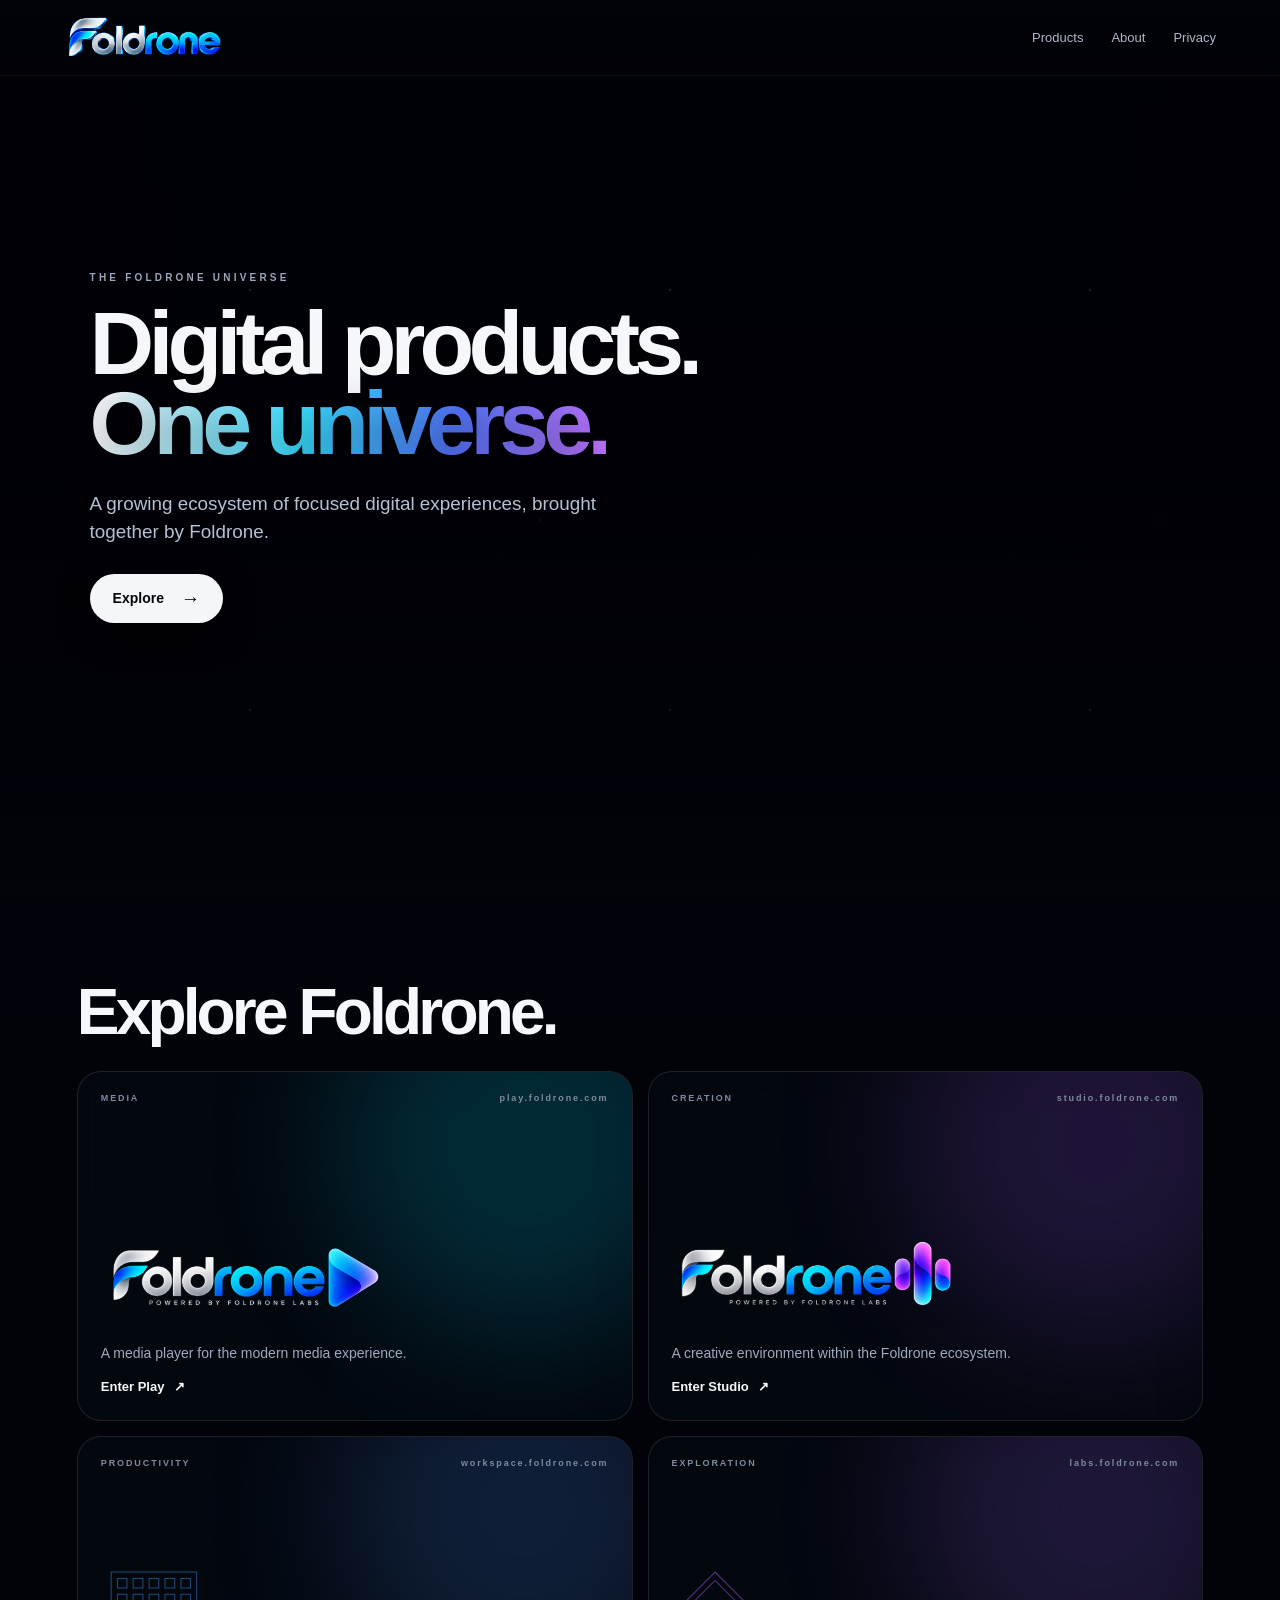
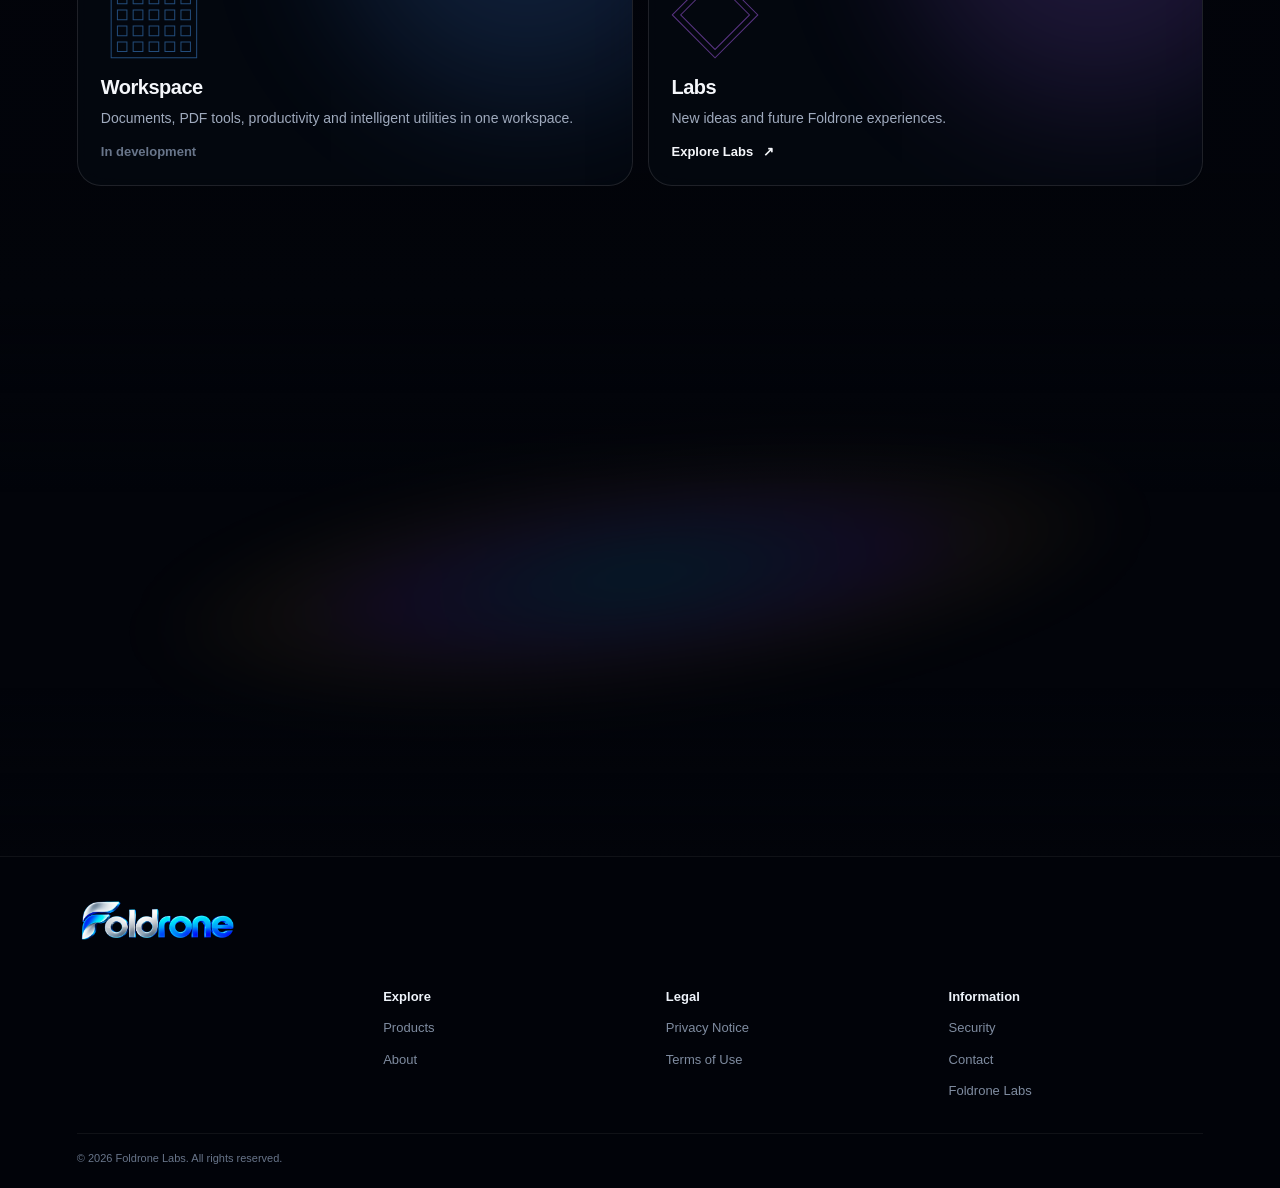
==== index.html @ 68426aae "Add files via upload" ====
<!doctype html>
<html lang="en">
<head>
<meta charset="utf-8">
<meta name="viewport" content="width=device-width,initial-scale=1,viewport-fit=cover">
<meta name="theme-color" content="#02040a">
<meta name="color-scheme" content="dark">
<meta name="description" content="Foldrone is a universe of digital products and experiences.">
<meta name="referrer" content="strict-origin-when-cross-origin">
<link rel="icon" href="/assets/foldrone-wordmark.webp">
<link rel="manifest" href="/manifest.webmanifest">
<link rel="stylesheet" href="/styles.css">
<title>Foldrone | The Foldrone Universe</title>
</head>
<body>
<div class="universe-bg" aria-hidden="true"></div>
<div class="ambient-glow ambient-a" aria-hidden="true"></div>
<div class="ambient-glow ambient-b" aria-hidden="true"></div>
<div class="ambient-stars" aria-hidden="true"></div>

<a class="skip" href="#main">Skip to content</a>

<header class="header">
  <a class="brand" href="/" aria-label="Foldrone home">
    <img src="/assets/foldrone-wordmark.webp" alt="Foldrone" draggable="false">
  </a>

  <nav class="desktop-nav" aria-label="Primary navigation">
    <a href="#products">Products</a>
    <a href="/about.html">About</a>
    <a href="/privacy.html">Privacy</a>
  </nav>

  <button class="menu-button" type="button" aria-label="Open menu" aria-controls="mobile-menu" aria-expanded="false">
    <span></span><span></span><span></span>
  </button>

  <nav class="mobile-menu" id="mobile-menu" aria-label="Mobile navigation">
    <a href="#products">Products</a>
    <a href="/about.html">About</a>
    <a href="/security.html">Security</a>
    <a href="/privacy.html">Privacy</a>
    <a href="/contact.html">Contact</a>
  </nav>
</header>

<main id="main">
  <section class="hero">
    <div class="hero-copy">
      <p class="kicker">THE FOLDRONE UNIVERSE</p>
      <h1>Digital products.<br><span>One universe.</span></h1>
      <p class="lead">A growing ecosystem of focused digital experiences, brought together by Foldrone.</p>
      <a class="hero-button" href="#products">Explore <span>→</span></a>
    </div>
  </section>

  <section class="products" id="products">
    <div class="section-head">
      <h2>Explore Foldrone.</h2>
    </div>

    <div class="product-grid">
      <a class="product-card play" href="https://play.foldrone.com">
        <div class="card-meta"><span>MEDIA</span><span>play.foldrone.com</span></div>
        <img src="/assets/foldrone-play-wordmark.webp" alt="Foldrone Play" class="product-logo" draggable="false">
        <p>A media player for the modern media experience.</p>
        <span class="card-action">Enter Play <b>↗</b></span>
      </a>

      <a class="product-card studio" href="https://studio.foldrone.com">
        <div class="card-meta"><span>CREATION</span><span>studio.foldrone.com</span></div>
        <img src="/assets/foldrone-studio-wordmark.webp" alt="Foldrone Studio" class="product-logo" draggable="false">
        <p>A creative environment within the Foldrone ecosystem.</p>
        <span class="card-action">Enter Studio <b>↗</b></span>
      </a>

      <article class="product-card workspace">
        <div class="card-meta"><span>PRODUCTIVITY</span><span>workspace.foldrone.com</span></div>
        <div class="symbol">▦</div>
        <h3>Workspace</h3>
        <p>Documents, PDF tools, productivity and intelligent utilities in one workspace.</p>
        <span class="card-action muted">In development</span>
      </article>

      <article class="product-card labs">
        <div class="card-meta"><span>EXPLORATION</span><span>labs.foldrone.com</span></div>
        <div class="symbol diamond">◇</div>
        <h3>Labs</h3>
        <p>New ideas and future Foldrone experiences.</p>
        <a class="card-action" href="https://labs.foldrone.com">Explore Labs <b>↗</b></a>
      </article>
    </div>
  </section>

  <section class="cosmic-transition" aria-hidden="true">
    <div class="transition-light"></div>
  </section>
</main>

<footer class="footer">
  <a class="footer-brand" href="/" aria-label="Foldrone home">
    <img src="/assets/foldrone-wordmark.webp" alt="Foldrone" draggable="false">
  </a>

  <div class="footer-columns">
    <div>
      <strong>Explore</strong>
      <a href="#products">Products</a>
      <a href="/about.html">About</a>
    </div>
    <div>
      <strong>Legal</strong>
      <a href="/privacy.html">Privacy Notice</a>
      <a href="/terms.html">Terms of Use</a>
    </div>
    <div>
      <strong>Information</strong>
      <a href="/security.html">Security</a>
      <a href="/contact.html">Contact</a>
      <a href="https://www.facebook.com/foldronelabs/" rel="noopener noreferrer">Foldrone Labs</a>
    </div>
  </div>

  <div class="footer-bottom">
    <span>© 2026 Foldrone Labs. All rights reserved.</span>
  </div>
</footer>

<script src="/script.js" defer></script>
</body>
</html>
---- styles.css ----
*{box-sizing:border-box}
html{scroll-behavior:smooth}
body{margin:0;min-width:280px;background:#02040a;color:#f5f7fb;font-family:-apple-system,BlinkMacSystemFont,"Segoe UI",Inter,Roboto,Arial,sans-serif;line-height:1.5;overflow-x:hidden}
a{color:inherit;text-decoration:none}
img{display:block;max-width:100%;-webkit-user-drag:none;user-select:none;-webkit-touch-callout:none}
button{font:inherit}
.skip{position:fixed;left:12px;top:10px;z-index:100;padding:8px 12px;border-radius:8px;background:#fff;color:#000;transform:translateY(-160%)}.skip:focus{transform:none}

.universe-bg{position:fixed;inset:0;z-index:-20;background:#02040a url("/assets/foldrone-universe-bg.webp") center top/cover no-repeat;filter:saturate(1.03) contrast(1.02);transform:scale(1.01)}
.universe-bg:after{content:"";position:absolute;inset:0;background:linear-gradient(180deg,rgba(1,3,8,.15),rgba(1,3,8,.04) 30%,rgba(1,3,8,.56) 70%,#02040a 100%),linear-gradient(90deg,rgba(1,3,8,.24),transparent 30%,transparent 72%,rgba(1,3,8,.24))}
.ambient-glow{position:fixed;z-index:-18;border-radius:50%;pointer-events:none;filter:blur(90px);mix-blend-mode:screen;opacity:0}
.ambient-a{width:42vw;height:26vw;left:-13vw;top:22vh;background:rgba(0,210,255,.16);animation:ambientA 18s ease-in-out infinite}
.ambient-b{width:40vw;height:30vw;right:-12vw;top:57vh;background:rgba(151,69,255,.13);animation:ambientB 22s ease-in-out infinite -6s}
.ambient-stars{position:fixed;inset:0;z-index:-17;pointer-events:none;opacity:.14;background-image:radial-gradient(circle,rgba(255,255,255,.8) 0 1px,transparent 1.5px),radial-gradient(circle,rgba(86,211,255,.55) 0 1px,transparent 1.5px);background-size:420px 420px,620px 620px;background-position:40px 80px,230px 210px;animation:stars 48s linear infinite}

.header{position:fixed;z-index:50;top:0;left:0;right:0;height:76px;padding:0 clamp(20px,5vw,76px);display:flex;align-items:center;justify-content:space-between;background:linear-gradient(180deg,rgba(2,4,10,.72),rgba(2,4,10,.2));backdrop-filter:blur(15px);-webkit-backdrop-filter:blur(15px);border-bottom:1px solid rgba(255,255,255,.06)}
.brand img{width:clamp(125px,13vw,160px)}
.desktop-nav{display:flex;gap:28px;color:#aeb8c8;font-size:13px}.desktop-nav a:hover{color:#fff}
.menu-button{display:none;width:42px;height:42px;padding:6px;border:0;background:transparent;cursor:pointer}.menu-button span{display:block;height:1.5px;background:#edf2f9;margin:6px 0}
.mobile-menu{display:none}

.hero{min-height:clamp(640px,100svh,1000px);position:relative;display:flex;align-items:center;padding:100px clamp(24px,7vw,110px) 80px;overflow:hidden}
.hero:after{content:"";position:absolute;inset:0;background:linear-gradient(180deg,rgba(2,4,10,.06),transparent 55%,rgba(2,4,10,.78) 100%);pointer-events:none}
.hero-copy{position:relative;z-index:3;width:min(650px,68vw);margin-top:-3vh}
.kicker{margin:0 0 18px;color:#9aa6ba;font-size:10px;letter-spacing:.32em;font-weight:800}
.hero h1{margin:0;font-size:clamp(3.2rem,7vw,7rem);line-height:.9;letter-spacing:-.065em;font-weight:760;text-shadow:0 12px 45px rgba(0,0,0,.4)}
.hero h1 span{background:linear-gradient(100deg,#f7f9fd 4%,#38ddff 42%,#5578ff 70%,#bf73ff 98%);-webkit-background-clip:text;background-clip:text;color:transparent}
.lead{max-width:560px;margin:26px 0 0;color:#b5c0d1;font-size:clamp(1rem,1.5vw,1.18rem)}
.hero-button{display:inline-flex;align-items:center;gap:17px;margin-top:28px;padding:14px 23px;border-radius:999px;background:#f4f6fa;color:#05070b;font-size:14px;font-weight:800;box-shadow:0 12px 38px rgba(0,0,0,.28)}
.hero-button span{font-size:19px;line-height:0}

.products{position:relative;padding:82px clamp(18px,6vw,100px) 110px}
.products:before{content:"";position:absolute;inset:-5% 0 0;background:linear-gradient(180deg,rgba(2,4,10,.78),rgba(2,4,10,.9) 88%,#02040a);z-index:-1}
.section-head{margin-bottom:28px}.section-head h2{margin:0;font-size:clamp(2.4rem,5vw,5rem);line-height:.95;letter-spacing:-.06em}
.product-grid{max-width:1180px;margin:auto;display:grid;grid-template-columns:repeat(2,minmax(0,1fr));gap:15px}
.product-card{position:relative;min-height:350px;padding:23px;border:1px solid rgba(255,255,255,.11);border-radius:24px;overflow:hidden;background:rgba(6,10,18,.64);backdrop-filter:blur(14px);-webkit-backdrop-filter:blur(14px);display:flex;flex-direction:column;justify-content:flex-end;isolation:isolate;transition:transform .35s ease,border-color .35s ease}
.product-card:hover{transform:translateY(-3px);border-color:rgba(97,192,255,.28)}
.product-card:before{content:"";position:absolute;right:-16%;top:-35%;width:70%;aspect-ratio:1;border-radius:50%;filter:blur(70px);opacity:.17;z-index:-1}.play:before{background:#00d7ff}.studio:before{background:#a957ff}.workspace:before{background:#4d8fff}.labs:before{background:#a364ff}
.card-meta{position:absolute;top:20px;left:23px;right:23px;display:flex;justify-content:space-between;gap:16px;color:#7f8b9e;font-size:9px;letter-spacing:.21em;font-weight:800;white-space:nowrap}
.product-logo{width:min(92%,430px);max-height:96px;object-fit:contain;object-position:left center;margin:0 0 20px}
.product-card p{margin:0 0 13px;color:#9faabd;font-size:14px;max-width:520px}.card-action{font-size:13px;font-weight:800}.card-action b{margin-left:6px}.muted{color:#68758a}
.symbol{font-size:7rem;line-height:.8;margin:0 0 22px;color:transparent;-webkit-text-stroke:1px rgba(76,161,255,.45)}.diamond{-webkit-text-stroke-color:rgba(182,103,255,.48)}
.product-card h3{margin:0 0 6px;font-size:1.25rem;letter-spacing:-.025em}

.cosmic-transition{position:relative;height:min(48vw,560px);min-height:300px;overflow:hidden}
.transition-light{position:absolute;left:50%;top:50%;width:min(1000px,115vw);height:42%;transform:translate(-50%,-50%) rotate(-7deg);border-radius:50%;background:radial-gradient(ellipse at center,rgba(0,211,255,.12),rgba(152,71,255,.1) 35%,rgba(255,185,60,.05) 52%,transparent 72%);filter:blur(28px);animation:transitionPulse 13s ease-in-out infinite}
.cosmic-transition:after{content:"";position:absolute;inset:0;background:linear-gradient(180deg,#02040a 0%,transparent 35%,transparent 70%,#02040a 100%)}

.footer{position:relative;padding:36px clamp(20px,6vw,100px) 22px;background:rgba(2,4,10,.92);border-top:1px solid rgba(255,255,255,.06)}
.footer-brand img{width:clamp(125px,13vw,160px)}
.footer-columns{max-width:820px;margin:38px 0 32px auto;display:grid;grid-template-columns:repeat(3,1fr);gap:28px}
.footer-columns div{display:flex;flex-direction:column;gap:12px}.footer-columns strong{font-size:13px;color:#eef3fa}.footer-columns a{font-size:13px;color:#7f8ca0}.footer-columns a:hover{color:#fff}
.footer-bottom{border-top:1px solid rgba(255,255,255,.06);padding-top:16px;color:#68758a;font-size:11px}

@keyframes ambientA{0%,100%{opacity:0;transform:translate(-3vw,1vh) scale(.85)}35%{opacity:.45}60%{opacity:.15;transform:translate(8vw,-3vh) scale(1.08)}}
@keyframes ambientB{0%,100%{opacity:0;transform:translate(3vw,2vh) scale(.85)}38%{opacity:.28}68%{opacity:.58;transform:translate(-7vw,-4vh) scale(1.1)}}
@keyframes stars{0%{transform:translate3d(0,0,0)}50%{transform:translate3d(10px,-8px,0)}100%{transform:translate3d(0,0,0)}}
@keyframes transitionPulse{0%,100%{opacity:.25;transform:translate(-50%,-50%) rotate(-7deg) scale(.86)}50%{opacity:.8;transform:translate(-50%,-50%) rotate(-7deg) scale(1.08)}}

@media (orientation:landscape) and (max-height:700px){
  .header{height:60px}.hero{min-height:100svh;padding:78px 5vw 45px}.hero-copy{width:min(58vw,650px)}.hero h1{font-size:clamp(2.7rem,7vw,5.3rem)}.lead{font-size:.96rem;margin-top:18px}.hero-button{margin-top:18px;padding:11px 19px}.products{padding-top:62px}.product-card{min-height:285px}.cosmic-transition{min-height:240px}
}
@media (max-width:900px){
  .desktop-nav{display:none}.menu-button{display:block}
  .mobile-menu.open{display:flex;position:absolute;right:18px;top:calc(100% + 8px);flex-direction:column;min-width:185px;padding:8px;border:1px solid rgba(255,255,255,.1);border-radius:16px;background:rgba(5,8,15,.95);backdrop-filter:blur(18px);-webkit-backdrop-filter:blur(18px);box-shadow:0 22px 60px rgba(0,0,0,.4)}
  .mobile-menu a{padding:11px 12px;color:#aeb8c8}.mobile-menu a:hover{color:#fff}
  .hero{min-height:760px;padding:100px 24px 70px;align-items:flex-end}
  .hero-copy{width:min(680px,92vw);margin:0}.hero:after{background:linear-gradient(180deg,rgba(2,4,10,.02),transparent 40%,rgba(2,4,10,.74) 78%,#02040a 100%)}
  .product-grid{grid-template-columns:repeat(2,minmax(0,1fr))}
}
@media (max-width:620px){
  .header{height:62px;padding:0 17px}.brand img{width:121px}
  .universe-bg{background-position:center top}
  .hero{min-height:760px;padding:78px 18px 54px}
  .hero-copy{width:100%}.kicker{font-size:8px;letter-spacing:.27em;margin-bottom:13px}.hero h1{font-size:clamp(3rem,14vw,4.65rem);line-height:.9}.lead{font-size:.98rem;margin-top:18px;max-width:360px}.hero-button{margin-top:21px}
  .products{padding:58px 15px 72px}.section-head{margin-bottom:22px}.section-head h2{font-size:2.75rem}
  .product-grid{display:flex;overflow-x:auto;gap:12px;scroll-snap-type:x mandatory;padding:0 1px 9px;scrollbar-width:none;-webkit-overflow-scrolling:touch}.product-grid::-webkit-scrollbar{display:none}
  .product-card{flex:0 0 min(88vw,365px);min-height:310px;scroll-snap-align:start;border-radius:20px;padding:20px}.card-meta{left:20px;right:20px;top:18px;font-size:8px}.product-logo{max-height:82px;width:94%;margin-bottom:16px}.product-card p{font-size:13px}.symbol{font-size:6rem}
  .cosmic-transition{height:270px;min-height:270px}.transition-light{width:120vw;height:55%}
  .footer{padding:30px 18px 20px}.footer-columns{grid-template-columns:1fr 1fr;margin:30px 0 28px;gap:26px 20px}.footer-columns div:last-child{grid-column:1/-1}.footer-bottom{font-size:10px}
}
@media (prefers-reduced-motion:reduce){
  html{scroll-behavior:auto}.ambient-glow,.ambient-stars,.transition-light{animation:none!important}
}
.legal{max-width:900px;margin:auto;padding:150px 24px 100px}.legal h1{font-size:clamp(3rem,7vw,6rem);line-height:.92;letter-spacing:-.06em}.legal p{color:#a7b1c1}.legal a{color:#50ddff}
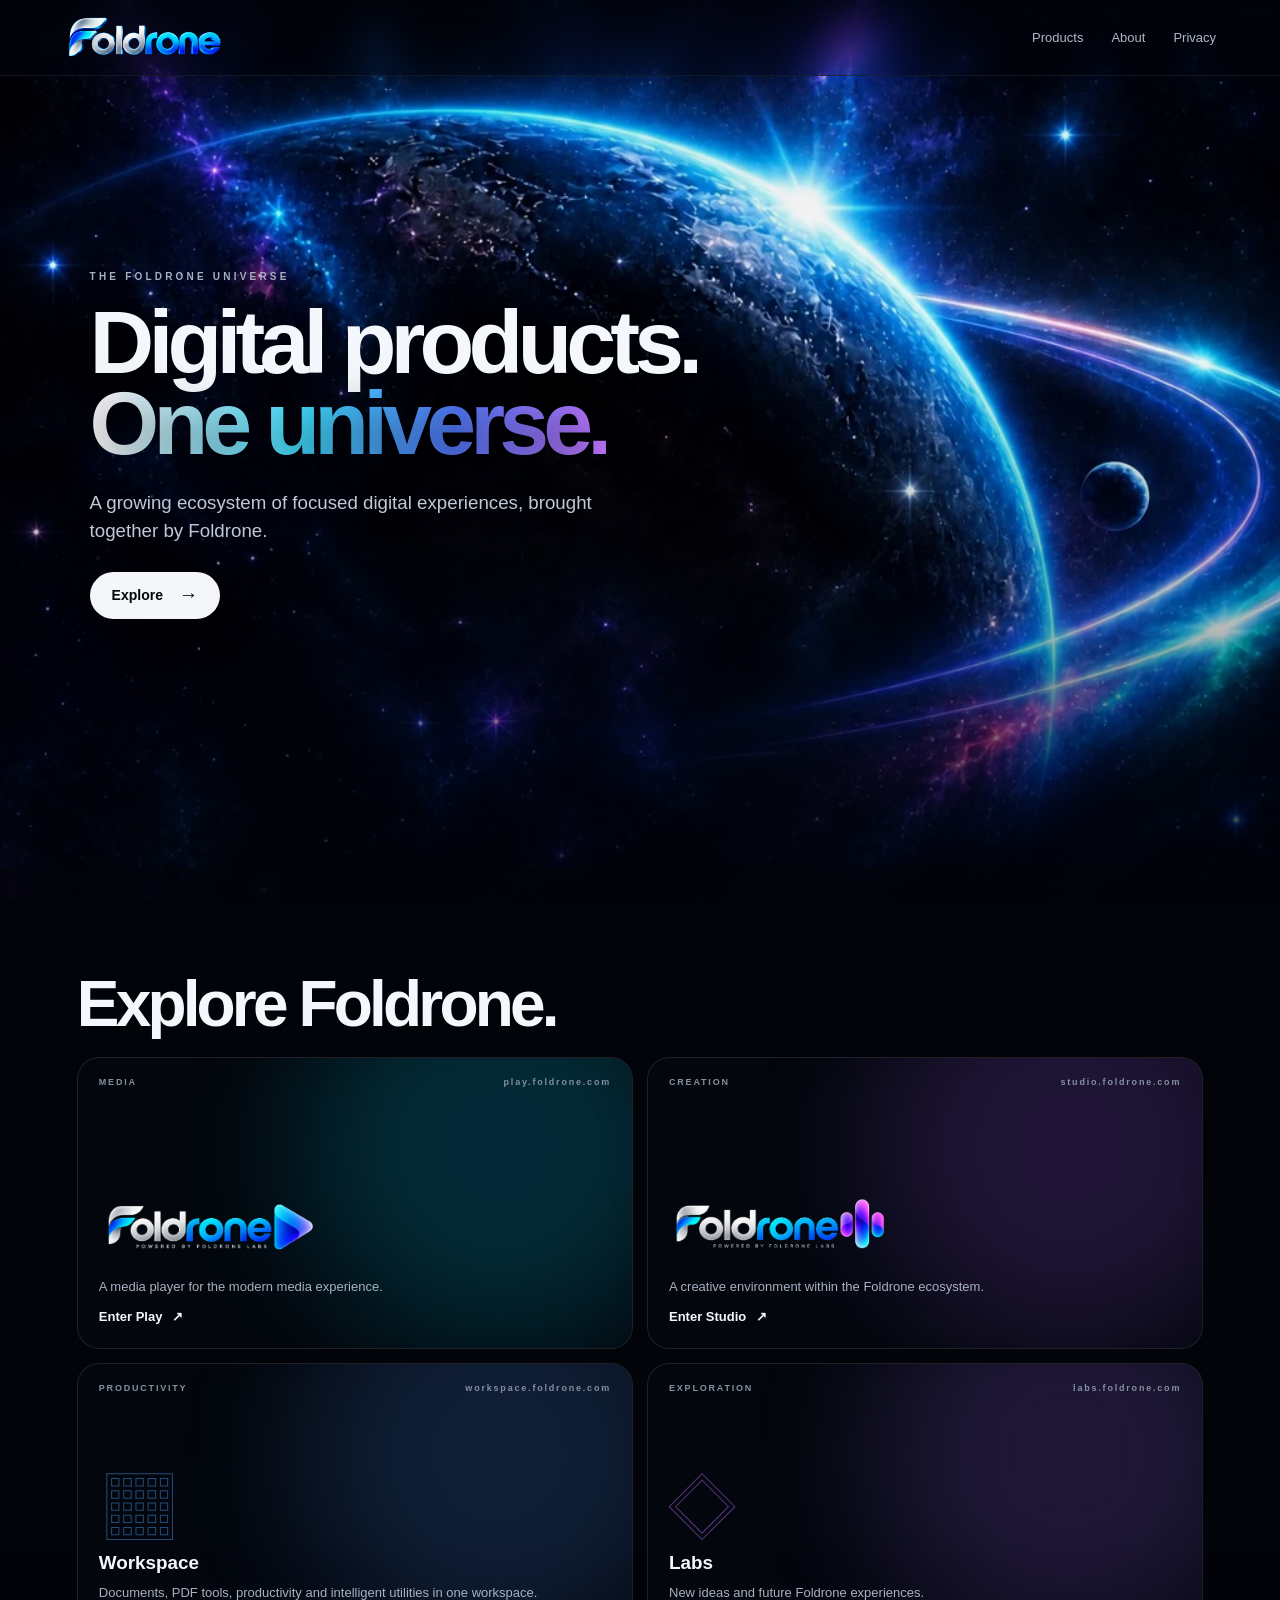
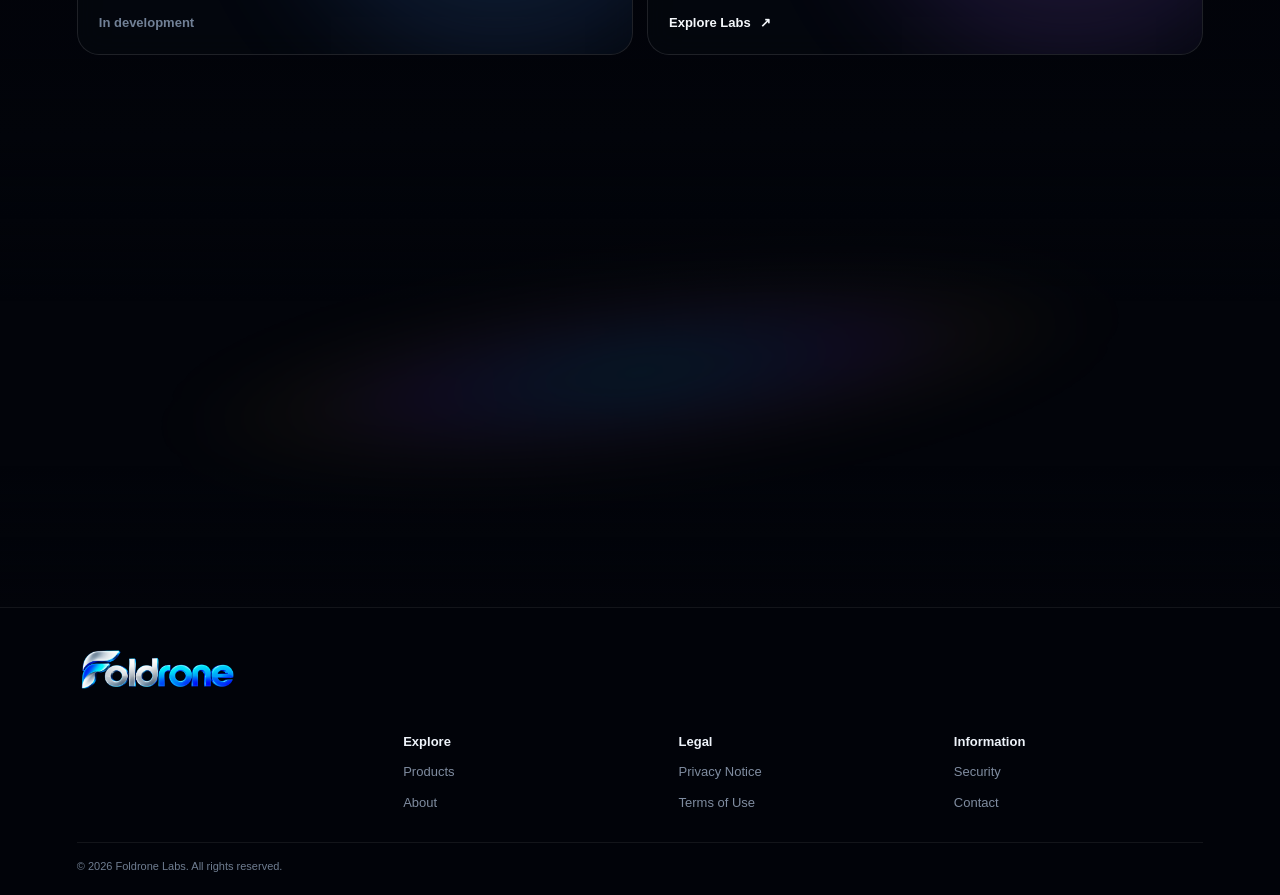
==== commit ca73face: "Add files via upload" ====
--- a/index.html
+++ b/index.html
@@ -1,131 +1 @@
-<!doctype html>
-<html lang="en">
-<head>
-<meta charset="utf-8">
-<meta name="viewport" content="width=device-width,initial-scale=1,viewport-fit=cover">
-<meta name="theme-color" content="#02040a">
-<meta name="color-scheme" content="dark">
-<meta name="description" content="Foldrone is a universe of digital products and experiences.">
-<meta name="referrer" content="strict-origin-when-cross-origin">
-<link rel="icon" href="/assets/foldrone-wordmark.webp">
-<link rel="manifest" href="/manifest.webmanifest">
-<link rel="stylesheet" href="/styles.css">
-<title>Foldrone | The Foldrone Universe</title>
-</head>
-<body>
-<div class="universe-bg" aria-hidden="true"></div>
-<div class="ambient-glow ambient-a" aria-hidden="true"></div>
-<div class="ambient-glow ambient-b" aria-hidden="true"></div>
-<div class="ambient-stars" aria-hidden="true"></div>
-
-<a class="skip" href="#main">Skip to content</a>
-
-<header class="header">
-  <a class="brand" href="/" aria-label="Foldrone home">
-    <img src="/assets/foldrone-wordmark.webp" alt="Foldrone" draggable="false">
-  </a>
-
-  <nav class="desktop-nav" aria-label="Primary navigation">
-    <a href="#products">Products</a>
-    <a href="/about.html">About</a>
-    <a href="/privacy.html">Privacy</a>
-  </nav>
-
-  <button class="menu-button" type="button" aria-label="Open menu" aria-controls="mobile-menu" aria-expanded="false">
-    <span></span><span></span><span></span>
-  </button>
-
-  <nav class="mobile-menu" id="mobile-menu" aria-label="Mobile navigation">
-    <a href="#products">Products</a>
-    <a href="/about.html">About</a>
-    <a href="/security.html">Security</a>
-    <a href="/privacy.html">Privacy</a>
-    <a href="/contact.html">Contact</a>
-  </nav>
-</header>
-
-<main id="main">
-  <section class="hero">
-    <div class="hero-copy">
-      <p class="kicker">THE FOLDRONE UNIVERSE</p>
-      <h1>Digital products.<br><span>One universe.</span></h1>
-      <p class="lead">A growing ecosystem of focused digital experiences, brought together by Foldrone.</p>
-      <a class="hero-button" href="#products">Explore <span>→</span></a>
-    </div>
-  </section>
-
-  <section class="products" id="products">
-    <div class="section-head">
-      <h2>Explore Foldrone.</h2>
-    </div>
-
-    <div class="product-grid">
-      <a class="product-card play" href="https://play.foldrone.com">
-        <div class="card-meta"><span>MEDIA</span><span>play.foldrone.com</span></div>
-        <img src="/assets/foldrone-play-wordmark.webp" alt="Foldrone Play" class="product-logo" draggable="false">
-        <p>A media player for the modern media experience.</p>
-        <span class="card-action">Enter Play <b>↗</b></span>
-      </a>
-
-      <a class="product-card studio" href="https://studio.foldrone.com">
-        <div class="card-meta"><span>CREATION</span><span>studio.foldrone.com</span></div>
-        <img src="/assets/foldrone-studio-wordmark.webp" alt="Foldrone Studio" class="product-logo" draggable="false">
-        <p>A creative environment within the Foldrone ecosystem.</p>
-        <span class="card-action">Enter Studio <b>↗</b></span>
-      </a>
-
-      <article class="product-card workspace">
-        <div class="card-meta"><span>PRODUCTIVITY</span><span>workspace.foldrone.com</span></div>
-        <div class="symbol">▦</div>
-        <h3>Workspace</h3>
-        <p>Documents, PDF tools, productivity and intelligent utilities in one workspace.</p>
-        <span class="card-action muted">In development</span>
-      </article>
-
-      <article class="product-card labs">
-        <div class="card-meta"><span>EXPLORATION</span><span>labs.foldrone.com</span></div>
-        <div class="symbol diamond">◇</div>
-        <h3>Labs</h3>
-        <p>New ideas and future Foldrone experiences.</p>
-        <a class="card-action" href="https://labs.foldrone.com">Explore Labs <b>↗</b></a>
-      </article>
-    </div>
-  </section>
-
-  <section class="cosmic-transition" aria-hidden="true">
-    <div class="transition-light"></div>
-  </section>
-</main>
-
-<footer class="footer">
-  <a class="footer-brand" href="/" aria-label="Foldrone home">
-    <img src="/assets/foldrone-wordmark.webp" alt="Foldrone" draggable="false">
-  </a>
-
-  <div class="footer-columns">
-    <div>
-      <strong>Explore</strong>
-      <a href="#products">Products</a>
-      <a href="/about.html">About</a>
-    </div>
-    <div>
-      <strong>Legal</strong>
-      <a href="/privacy.html">Privacy Notice</a>
-      <a href="/terms.html">Terms of Use</a>
-    </div>
-    <div>
-      <strong>Information</strong>
-      <a href="/security.html">Security</a>
-      <a href="/contact.html">Contact</a>
-      <a href="https://www.facebook.com/foldronelabs/" rel="noopener noreferrer">Foldrone Labs</a>
-    </div>
-  </div>
-
-  <div class="footer-bottom">
-    <span>© 2026 Foldrone Labs. All rights reserved.</span>
-  </div>
-</footer>
-
-<script src="/script.js" defer></script>
-</body>
-</html>+<!doctype html><html lang="en"><head><meta charset="utf-8"><meta name="viewport" content="width=device-width,initial-scale=1,viewport-fit=cover"><meta name="theme-color" content="#02040a"><meta name="color-scheme" content="dark"><meta name="description" content="Foldrone. Digital products. One universe."><link rel="icon" href="/assets/foldrone-wordmark.webp"><link rel="manifest" href="/manifest.webmanifest"><link rel="stylesheet" href="/styles.css"><title>Foldrone | The Foldrone Universe</title></head><body><div class="universe-bg" aria-hidden="true"></div><div class="ambient-glow ambient-a" aria-hidden="true"></div><div class="ambient-glow ambient-b" aria-hidden="true"></div><div class="ambient-stars" aria-hidden="true"></div><a class="skip" href="#main">Skip to content</a><header class="header"><a class="brand" href="/" aria-label="Foldrone home"><img src="/assets/foldrone-wordmark.webp" alt="Foldrone" draggable="false"></a><nav class="desktop-nav" aria-label="Primary navigation"><a href="#products">Products</a><a href="/about.html">About</a><a href="/privacy.html">Privacy</a></nav><button class="menu-button" type="button" aria-label="Open menu" aria-controls="mobile-menu" aria-expanded="false"><span></span><span></span><span></span></button><nav class="mobile-menu" id="mobile-menu" aria-label="Mobile navigation"><details class="product-dropdown"><summary>Products</summary><div class="submenu"><a href="https://play.foldrone.com">Foldrone Play</a><a href="https://studio.foldrone.com">Foldrone Studio</a><a href="https://workspace.foldrone.com">Foldrone Workspace</a><a href="https://labs.foldrone.com">Foldrone Labs</a></div></details><a href="/about.html">About</a><a href="/security.html">Security</a><a href="/privacy.html">Privacy</a><a href="/contact.html">Contact</a></nav></header><main id="main"><section class="hero"><div class="hero-copy"><p class="kicker">THE FOLDRONE UNIVERSE</p><h1>Digital products.<br><span>One universe.</span></h1><p class="lead">A growing ecosystem of focused digital experiences, brought together by Foldrone.</p><a class="hero-button" href="#products">Explore <span>→</span></a></div></section><section class="products" id="products"><div class="section-head"><h2>Explore Foldrone.</h2></div><div class="product-grid"><a class="product-card play" href="https://play.foldrone.com"><div class="card-meta"><span>MEDIA</span><span>play.foldrone.com</span></div><img src="/assets/foldrone-play-wordmark.webp" alt="Foldrone Play" class="product-logo" draggable="false"><p>A media player for the modern media experience.</p><span class="card-action">Enter Play <b>↗</b></span></a><a class="product-card studio" href="https://studio.foldrone.com"><div class="card-meta"><span>CREATION</span><span>studio.foldrone.com</span></div><img src="/assets/foldrone-studio-wordmark.webp" alt="Foldrone Studio" class="product-logo" draggable="false"><p>A creative environment within the Foldrone ecosystem.</p><span class="card-action">Enter Studio <b>↗</b></span></a><article class="product-card workspace"><div class="card-meta"><span>PRODUCTIVITY</span><span>workspace.foldrone.com</span></div><div class="symbol">▦</div><h3>Workspace</h3><p>Documents, PDF tools, productivity and intelligent utilities in one workspace.</p><span class="card-action muted">In development</span></article><article class="product-card labs"><div class="card-meta"><span>EXPLORATION</span><span>labs.foldrone.com</span></div><div class="symbol diamond">◇</div><h3>Labs</h3><p>New ideas and future Foldrone experiences.</p><a class="card-action" href="https://labs.foldrone.com">Explore Labs <b>↗</b></a></article></div></section><section class="cosmic-transition" aria-hidden="true"><div class="transition-light"></div></section></main><a class="space-control back-control" href="/" aria-label="Go back" title="Go back"><svg viewBox="0 0 24 24" fill="none" stroke="currentColor" stroke-width="1.5"><path d="M4 18h7a5 5 0 0 0 5-5V7"/><path d="M4 18l4-4M4 18l4 4"/><path d="M16 4l4 3-4 3"/></svg></a><button class="space-control top-control" type="button" aria-label="Go to top" title="Go to top"><svg viewBox="0 0 24 24" fill="none" stroke="currentColor" stroke-width="1.5"><path d="M12 20V7"/><path d="m7 12 5-5 5 5"/><path d="M7 4h10"/></svg></button><footer class="footer"><a class="footer-brand" href="/" aria-label="Foldrone home"><img src="/assets/foldrone-wordmark.webp" alt="Foldrone" draggable="false"></a><div class="footer-columns"><div><strong>Explore</strong><a href="#products">Products</a><a href="/about.html">About</a></div><div><strong>Legal</strong><a href="/privacy.html">Privacy Notice</a><a href="/terms.html">Terms of Use</a></div><div><strong>Information</strong><a href="/security.html">Security</a><a href="/contact.html">Contact</a></div></div><div class="footer-bottom">© 2026 <a href="https://www.facebook.com/foldronelabs/" rel="noopener noreferrer">Foldrone Labs</a>. All rights reserved.</div></footer><script src="/script.js" defer></script></body></html>
--- a/styles.css
+++ b/styles.css
@@ -1,85 +1,13 @@
-*{box-sizing:border-box}
-html{scroll-behavior:smooth}
-body{margin:0;min-width:280px;background:#02040a;color:#f5f7fb;font-family:-apple-system,BlinkMacSystemFont,"Segoe UI",Inter,Roboto,Arial,sans-serif;line-height:1.5;overflow-x:hidden}
-a{color:inherit;text-decoration:none}
-img{display:block;max-width:100%;-webkit-user-drag:none;user-select:none;-webkit-touch-callout:none}
-button{font:inherit}
-.skip{position:fixed;left:12px;top:10px;z-index:100;padding:8px 12px;border-radius:8px;background:#fff;color:#000;transform:translateY(-160%)}.skip:focus{transform:none}
-
-.universe-bg{position:fixed;inset:0;z-index:-20;background:#02040a url("/assets/foldrone-universe-bg.webp") center top/cover no-repeat;filter:saturate(1.03) contrast(1.02);transform:scale(1.01)}
-.universe-bg:after{content:"";position:absolute;inset:0;background:linear-gradient(180deg,rgba(1,3,8,.15),rgba(1,3,8,.04) 30%,rgba(1,3,8,.56) 70%,#02040a 100%),linear-gradient(90deg,rgba(1,3,8,.24),transparent 30%,transparent 72%,rgba(1,3,8,.24))}
-.ambient-glow{position:fixed;z-index:-18;border-radius:50%;pointer-events:none;filter:blur(90px);mix-blend-mode:screen;opacity:0}
-.ambient-a{width:42vw;height:26vw;left:-13vw;top:22vh;background:rgba(0,210,255,.16);animation:ambientA 18s ease-in-out infinite}
-.ambient-b{width:40vw;height:30vw;right:-12vw;top:57vh;background:rgba(151,69,255,.13);animation:ambientB 22s ease-in-out infinite -6s}
-.ambient-stars{position:fixed;inset:0;z-index:-17;pointer-events:none;opacity:.14;background-image:radial-gradient(circle,rgba(255,255,255,.8) 0 1px,transparent 1.5px),radial-gradient(circle,rgba(86,211,255,.55) 0 1px,transparent 1.5px);background-size:420px 420px,620px 620px;background-position:40px 80px,230px 210px;animation:stars 48s linear infinite}
-
-.header{position:fixed;z-index:50;top:0;left:0;right:0;height:76px;padding:0 clamp(20px,5vw,76px);display:flex;align-items:center;justify-content:space-between;background:linear-gradient(180deg,rgba(2,4,10,.72),rgba(2,4,10,.2));backdrop-filter:blur(15px);-webkit-backdrop-filter:blur(15px);border-bottom:1px solid rgba(255,255,255,.06)}
-.brand img{width:clamp(125px,13vw,160px)}
-.desktop-nav{display:flex;gap:28px;color:#aeb8c8;font-size:13px}.desktop-nav a:hover{color:#fff}
-.menu-button{display:none;width:42px;height:42px;padding:6px;border:0;background:transparent;cursor:pointer}.menu-button span{display:block;height:1.5px;background:#edf2f9;margin:6px 0}
-.mobile-menu{display:none}
-
-.hero{min-height:clamp(640px,100svh,1000px);position:relative;display:flex;align-items:center;padding:100px clamp(24px,7vw,110px) 80px;overflow:hidden}
-.hero:after{content:"";position:absolute;inset:0;background:linear-gradient(180deg,rgba(2,4,10,.06),transparent 55%,rgba(2,4,10,.78) 100%);pointer-events:none}
-.hero-copy{position:relative;z-index:3;width:min(650px,68vw);margin-top:-3vh}
-.kicker{margin:0 0 18px;color:#9aa6ba;font-size:10px;letter-spacing:.32em;font-weight:800}
-.hero h1{margin:0;font-size:clamp(3.2rem,7vw,7rem);line-height:.9;letter-spacing:-.065em;font-weight:760;text-shadow:0 12px 45px rgba(0,0,0,.4)}
-.hero h1 span{background:linear-gradient(100deg,#f7f9fd 4%,#38ddff 42%,#5578ff 70%,#bf73ff 98%);-webkit-background-clip:text;background-clip:text;color:transparent}
-.lead{max-width:560px;margin:26px 0 0;color:#b5c0d1;font-size:clamp(1rem,1.5vw,1.18rem)}
-.hero-button{display:inline-flex;align-items:center;gap:17px;margin-top:28px;padding:14px 23px;border-radius:999px;background:#f4f6fa;color:#05070b;font-size:14px;font-weight:800;box-shadow:0 12px 38px rgba(0,0,0,.28)}
-.hero-button span{font-size:19px;line-height:0}
-
-.products{position:relative;padding:82px clamp(18px,6vw,100px) 110px}
-.products:before{content:"";position:absolute;inset:-5% 0 0;background:linear-gradient(180deg,rgba(2,4,10,.78),rgba(2,4,10,.9) 88%,#02040a);z-index:-1}
-.section-head{margin-bottom:28px}.section-head h2{margin:0;font-size:clamp(2.4rem,5vw,5rem);line-height:.95;letter-spacing:-.06em}
-.product-grid{max-width:1180px;margin:auto;display:grid;grid-template-columns:repeat(2,minmax(0,1fr));gap:15px}
-.product-card{position:relative;min-height:350px;padding:23px;border:1px solid rgba(255,255,255,.11);border-radius:24px;overflow:hidden;background:rgba(6,10,18,.64);backdrop-filter:blur(14px);-webkit-backdrop-filter:blur(14px);display:flex;flex-direction:column;justify-content:flex-end;isolation:isolate;transition:transform .35s ease,border-color .35s ease}
-.product-card:hover{transform:translateY(-3px);border-color:rgba(97,192,255,.28)}
-.product-card:before{content:"";position:absolute;right:-16%;top:-35%;width:70%;aspect-ratio:1;border-radius:50%;filter:blur(70px);opacity:.17;z-index:-1}.play:before{background:#00d7ff}.studio:before{background:#a957ff}.workspace:before{background:#4d8fff}.labs:before{background:#a364ff}
-.card-meta{position:absolute;top:20px;left:23px;right:23px;display:flex;justify-content:space-between;gap:16px;color:#7f8b9e;font-size:9px;letter-spacing:.21em;font-weight:800;white-space:nowrap}
-.product-logo{width:min(92%,430px);max-height:96px;object-fit:contain;object-position:left center;margin:0 0 20px}
-.product-card p{margin:0 0 13px;color:#9faabd;font-size:14px;max-width:520px}.card-action{font-size:13px;font-weight:800}.card-action b{margin-left:6px}.muted{color:#68758a}
-.symbol{font-size:7rem;line-height:.8;margin:0 0 22px;color:transparent;-webkit-text-stroke:1px rgba(76,161,255,.45)}.diamond{-webkit-text-stroke-color:rgba(182,103,255,.48)}
-.product-card h3{margin:0 0 6px;font-size:1.25rem;letter-spacing:-.025em}
-
-.cosmic-transition{position:relative;height:min(48vw,560px);min-height:300px;overflow:hidden}
-.transition-light{position:absolute;left:50%;top:50%;width:min(1000px,115vw);height:42%;transform:translate(-50%,-50%) rotate(-7deg);border-radius:50%;background:radial-gradient(ellipse at center,rgba(0,211,255,.12),rgba(152,71,255,.1) 35%,rgba(255,185,60,.05) 52%,transparent 72%);filter:blur(28px);animation:transitionPulse 13s ease-in-out infinite}
-.cosmic-transition:after{content:"";position:absolute;inset:0;background:linear-gradient(180deg,#02040a 0%,transparent 35%,transparent 70%,#02040a 100%)}
-
-.footer{position:relative;padding:36px clamp(20px,6vw,100px) 22px;background:rgba(2,4,10,.92);border-top:1px solid rgba(255,255,255,.06)}
-.footer-brand img{width:clamp(125px,13vw,160px)}
-.footer-columns{max-width:820px;margin:38px 0 32px auto;display:grid;grid-template-columns:repeat(3,1fr);gap:28px}
-.footer-columns div{display:flex;flex-direction:column;gap:12px}.footer-columns strong{font-size:13px;color:#eef3fa}.footer-columns a{font-size:13px;color:#7f8ca0}.footer-columns a:hover{color:#fff}
-.footer-bottom{border-top:1px solid rgba(255,255,255,.06);padding-top:16px;color:#68758a;font-size:11px}
-
-@keyframes ambientA{0%,100%{opacity:0;transform:translate(-3vw,1vh) scale(.85)}35%{opacity:.45}60%{opacity:.15;transform:translate(8vw,-3vh) scale(1.08)}}
-@keyframes ambientB{0%,100%{opacity:0;transform:translate(3vw,2vh) scale(.85)}38%{opacity:.28}68%{opacity:.58;transform:translate(-7vw,-4vh) scale(1.1)}}
-@keyframes stars{0%{transform:translate3d(0,0,0)}50%{transform:translate3d(10px,-8px,0)}100%{transform:translate3d(0,0,0)}}
-@keyframes transitionPulse{0%,100%{opacity:.25;transform:translate(-50%,-50%) rotate(-7deg) scale(.86)}50%{opacity:.8;transform:translate(-50%,-50%) rotate(-7deg) scale(1.08)}}
-
-@media (orientation:landscape) and (max-height:700px){
-  .header{height:60px}.hero{min-height:100svh;padding:78px 5vw 45px}.hero-copy{width:min(58vw,650px)}.hero h1{font-size:clamp(2.7rem,7vw,5.3rem)}.lead{font-size:.96rem;margin-top:18px}.hero-button{margin-top:18px;padding:11px 19px}.products{padding-top:62px}.product-card{min-height:285px}.cosmic-transition{min-height:240px}
-}
-@media (max-width:900px){
-  .desktop-nav{display:none}.menu-button{display:block}
-  .mobile-menu.open{display:flex;position:absolute;right:18px;top:calc(100% + 8px);flex-direction:column;min-width:185px;padding:8px;border:1px solid rgba(255,255,255,.1);border-radius:16px;background:rgba(5,8,15,.95);backdrop-filter:blur(18px);-webkit-backdrop-filter:blur(18px);box-shadow:0 22px 60px rgba(0,0,0,.4)}
-  .mobile-menu a{padding:11px 12px;color:#aeb8c8}.mobile-menu a:hover{color:#fff}
-  .hero{min-height:760px;padding:100px 24px 70px;align-items:flex-end}
-  .hero-copy{width:min(680px,92vw);margin:0}.hero:after{background:linear-gradient(180deg,rgba(2,4,10,.02),transparent 40%,rgba(2,4,10,.74) 78%,#02040a 100%)}
-  .product-grid{grid-template-columns:repeat(2,minmax(0,1fr))}
-}
-@media (max-width:620px){
-  .header{height:62px;padding:0 17px}.brand img{width:121px}
-  .universe-bg{background-position:center top}
-  .hero{min-height:760px;padding:78px 18px 54px}
-  .hero-copy{width:100%}.kicker{font-size:8px;letter-spacing:.27em;margin-bottom:13px}.hero h1{font-size:clamp(3rem,14vw,4.65rem);line-height:.9}.lead{font-size:.98rem;margin-top:18px;max-width:360px}.hero-button{margin-top:21px}
-  .products{padding:58px 15px 72px}.section-head{margin-bottom:22px}.section-head h2{font-size:2.75rem}
-  .product-grid{display:flex;overflow-x:auto;gap:12px;scroll-snap-type:x mandatory;padding:0 1px 9px;scrollbar-width:none;-webkit-overflow-scrolling:touch}.product-grid::-webkit-scrollbar{display:none}
-  .product-card{flex:0 0 min(88vw,365px);min-height:310px;scroll-snap-align:start;border-radius:20px;padding:20px}.card-meta{left:20px;right:20px;top:18px;font-size:8px}.product-logo{max-height:82px;width:94%;margin-bottom:16px}.product-card p{font-size:13px}.symbol{font-size:6rem}
-  .cosmic-transition{height:270px;min-height:270px}.transition-light{width:120vw;height:55%}
-  .footer{padding:30px 18px 20px}.footer-columns{grid-template-columns:1fr 1fr;margin:30px 0 28px;gap:26px 20px}.footer-columns div:last-child{grid-column:1/-1}.footer-bottom{font-size:10px}
-}
-@media (prefers-reduced-motion:reduce){
-  html{scroll-behavior:auto}.ambient-glow,.ambient-stars,.transition-light{animation:none!important}
-}
-.legal{max-width:900px;margin:auto;padding:150px 24px 100px}.legal h1{font-size:clamp(3rem,7vw,6rem);line-height:.92;letter-spacing:-.06em}.legal p{color:#a7b1c1}.legal a{color:#50ddff}
+*{box-sizing:border-box}html{scroll-behavior:smooth}body{margin:0;min-width:280px;background:#02040a;color:#f4f7fb;font-family:-apple-system,BlinkMacSystemFont,"Segoe UI",Inter,Roboto,Arial,sans-serif;line-height:1.5;overflow-x:hidden}a{color:inherit;text-decoration:none}img{display:block;max-width:100%;-webkit-user-drag:none;user-select:none;-webkit-touch-callout:none}button{font:inherit}.skip{position:fixed;left:12px;top:10px;z-index:100;padding:8px 12px;border-radius:8px;background:#fff;color:#000;transform:translateY(-160%)}.skip:focus{transform:none}
+.universe-bg{position:fixed;inset:0;z-index:-30;background:#02040a url("/assets/foldrone-universe-bg.webp") center top/cover no-repeat}.universe-bg:after{content:"";position:absolute;inset:0;background:linear-gradient(180deg,rgba(0,2,8,.08),rgba(0,2,8,.03) 38%,rgba(0,2,8,.28) 70%,rgba(0,2,8,.9) 100%)}.ambient-glow{position:fixed;z-index:-20;border-radius:50%;pointer-events:none;filter:blur(90px);mix-blend-mode:screen;opacity:0}.ambient-a{width:40vw;height:28vw;left:-12vw;top:20vh;background:rgba(0,220,255,.15);animation:ambientA 18s ease-in-out infinite}.ambient-b{width:38vw;height:28vw;right:-12vw;top:54vh;background:rgba(164,74,255,.13);animation:ambientB 23s ease-in-out infinite -7s}.ambient-stars{position:fixed;inset:0;z-index:-19;pointer-events:none;opacity:.13;background-image:radial-gradient(circle,rgba(255,255,255,.9) 0 1px,transparent 1.5px),radial-gradient(circle,rgba(77,208,255,.7) 0 1px,transparent 1.5px);background-size:430px 430px,680px 680px;background-position:30px 80px,220px 170px;animation:stars 50s linear infinite}
+.header{position:fixed;z-index:50;top:0;left:0;right:0;height:76px;padding:0 clamp(18px,5vw,76px);display:flex;align-items:center;justify-content:space-between;background:linear-gradient(180deg,rgba(1,4,10,.72),rgba(1,4,10,.18));backdrop-filter:blur(16px);-webkit-backdrop-filter:blur(16px);border-bottom:1px solid rgba(255,255,255,.07)}.brand img{width:clamp(122px,13vw,160px)}.desktop-nav{display:flex;gap:28px;color:#aeb8c8;font-size:13px}.desktop-nav a:hover{color:#fff}.menu-button{display:none;width:43px;height:43px;padding:6px;border:0;background:transparent;cursor:pointer}.menu-button span{display:block;height:1.5px;background:#edf2f9;margin:6px 0}.mobile-menu{display:none}
+.hero{min-height:clamp(690px,100svh,980px);position:relative;display:flex;align-items:center;padding:104px clamp(24px,7vw,110px) 80px;overflow:hidden}.hero-copy{position:relative;z-index:3;width:min(650px,70vw);margin-top:-4vh}.kicker{margin:0 0 18px;color:#a6b1c3;font-size:10px;letter-spacing:.32em;font-weight:800}.hero h1{margin:0;font-size:clamp(3.15rem,7vw,7rem);line-height:.9;letter-spacing:-.065em;font-weight:760;text-shadow:0 12px 48px rgba(0,0,0,.55)}.hero h1 span{background:linear-gradient(100deg,#f8f9fc 5%,#42ddff 42%,#557cff 70%,#c276ff 98%);-webkit-background-clip:text;background-clip:text;color:transparent}.lead{max-width:570px;margin:25px 0 0;color:#c0c9d7;font-size:clamp(1rem,1.5vw,1.17rem);text-shadow:0 4px 20px rgba(0,0,0,.5)}.hero-button{display:inline-flex;align-items:center;gap:16px;margin-top:27px;padding:13px 22px;border-radius:999px;background:#f4f6fa;color:#05070b;font-size:14px;font-weight:800;box-shadow:0 12px 38px rgba(0,0,0,.3)}.hero-button span{font-size:19px;line-height:0}
+.products{position:relative;padding:74px clamp(16px,6vw,100px) 82px}.products:before{content:"";position:absolute;inset:-4% 0 0;background:linear-gradient(180deg,rgba(2,4,10,.58),rgba(2,4,10,.78) 90%,#02040a);z-index:-1}.section-head{margin-bottom:22px}.section-head h2{margin:0;font-size:clamp(2.35rem,5vw,4.8rem);line-height:.95;letter-spacing:-.06em}.product-grid{max-width:1160px;margin:auto;display:grid;grid-template-columns:repeat(2,minmax(0,1fr));gap:14px}.product-card{position:relative;min-height:292px;padding:21px;border:1px solid rgba(255,255,255,.11);border-radius:22px;overflow:hidden;background:rgba(5,9,16,.67);backdrop-filter:blur(13px);-webkit-backdrop-filter:blur(13px);display:flex;flex-direction:column;justify-content:flex-end;isolation:isolate;transition:transform .3s ease,border-color .3s ease}.product-card:hover{transform:translateY(-3px);border-color:rgba(102,199,255,.3)}.product-card:before{content:"";position:absolute;right:-12%;top:-38%;width:72%;aspect-ratio:1;border-radius:50%;filter:blur(65px);opacity:.17;z-index:-1}.play:before{background:#00d7ff}.studio:before{background:#a957ff}.workspace:before{background:#4d8fff}.labs:before{background:#a364ff}.card-meta{position:absolute;top:18px;left:21px;right:21px;display:flex;justify-content:space-between;gap:14px;color:#8490a2;font-size:9px;letter-spacing:.20em;font-weight:800;white-space:nowrap}.product-logo{width:min(88%,390px);max-height:74px;object-fit:contain;object-position:left center;margin:0 0 15px}.product-card p{margin:0 0 11px;color:#a7b1c1;font-size:13px;max-width:500px}.card-action{font-size:13px;font-weight:800}.card-action b{margin-left:6px}.muted{color:#718096}.symbol{font-size:5.4rem;line-height:.75;margin:0 0 18px;color:transparent;-webkit-text-stroke:1px rgba(76,161,255,.45)}.diamond{-webkit-text-stroke-color:rgba(182,103,255,.48)}.product-card h3{margin:0 0 5px;font-size:1.18rem}
+.cosmic-transition{position:relative;height:min(39vw,470px);min-height:250px;overflow:hidden}.transition-light{position:absolute;left:50%;top:50%;width:min(950px,110vw);height:40%;transform:translate(-50%,-50%) rotate(-7deg);border-radius:50%;background:radial-gradient(ellipse at center,rgba(0,211,255,.12),rgba(152,71,255,.09) 35%,rgba(255,185,60,.04) 52%,transparent 72%);filter:blur(28px);animation:transitionPulse 13s ease-in-out infinite}.cosmic-transition:after{content:"";position:absolute;inset:0;background:linear-gradient(180deg,#02040a 0%,transparent 35%,transparent 70%,#02040a 100%)}
+.footer{position:relative;padding:34px clamp(20px,6vw,100px) 20px;background:rgba(2,4,10,.87);border-top:1px solid rgba(255,255,255,.07)}.footer-brand img{width:clamp(122px,13vw,160px)}.footer-columns{max-width:800px;margin:34px 0 30px auto;display:grid;grid-template-columns:repeat(3,1fr);gap:26px}.footer-columns div{display:flex;flex-direction:column;gap:11px}.footer-columns strong{font-size:13px;color:#eef3fa}.footer-columns a{font-size:13px;color:#7f8ca0}.footer-columns a:hover{color:#fff}.footer-bottom{border-top:1px solid rgba(255,255,255,.07);padding-top:15px;color:#6f7d91;font-size:11px}.footer-bottom a{color:inherit}.footer-bottom a:hover{color:#fff}
+.space-control{position:fixed;z-index:45;width:44px;height:44px;border-radius:50%;border:1px solid rgba(160,213,255,.24);background:rgba(4,9,17,.55);backdrop-filter:blur(12px);-webkit-backdrop-filter:blur(12px);display:grid;place-items:center;color:#dbefff;opacity:0;pointer-events:none;transform:translateY(10px);transition:opacity .25s,transform .25s,background .25s;box-shadow:0 8px 28px rgba(0,0,0,.28)}.space-control.visible{opacity:1;pointer-events:auto;transform:none}.space-control:hover{background:rgba(16,31,51,.8)}.space-control svg{width:22px;height:22px}.back-control{left:18px;bottom:20px}.top-control{right:18px;bottom:20px}
+.legal-page{min-height:100svh;display:flex;flex-direction:column;background:rgba(1,3,8,.9)}.legal-main{width:min(920px,100%);margin:auto;padding:145px 28px 95px;flex:1}.legal-kicker{margin:0 0 22px;color:#a5b0c2;font-size:10px;letter-spacing:.3em;font-weight:800}.legal-main h1{margin:0 0 30px;font-size:clamp(3.2rem,8vw,6.8rem);line-height:.9;letter-spacing:-.065em}.legal-main h2{margin:42px 0 15px;font-size:clamp(1.35rem,3vw,2rem);letter-spacing:-.03em}.legal-main p{margin:0 0 20px;color:#aeb9ca;font-size:clamp(1rem,1.7vw,1.18rem);max-width:820px}.legal-main a{color:#42dcff}.legal-header{position:relative}.legal-header .menu-button{display:block}.legal-footer{background:rgba(2,4,10,.94)}.contact-main{min-height:calc(100svh - 76px);display:flex;align-items:center}
+@keyframes ambientA{0%,100%{opacity:0;transform:translate(-3vw,1vh) scale(.85)}35%{opacity:.4}60%{opacity:.12;transform:translate(8vw,-3vh) scale(1.08)}}@keyframes ambientB{0%,100%{opacity:0;transform:translate(3vw,2vh) scale(.85)}38%{opacity:.25}68%{opacity:.54;transform:translate(-7vw,-4vh) scale(1.1)}}@keyframes stars{0%{transform:translate3d(0,0,0)}50%{transform:translate3d(10px,-8px,0)}100%{transform:translate3d(0,0,0)}}@keyframes transitionPulse{0%,100%{opacity:.25;transform:translate(-50%,-50%) rotate(-7deg) scale(.86)}50%{opacity:.78;transform:translate(-50%,-50%) rotate(-7deg) scale(1.08)}}
+@media (orientation:landscape) and (max-height:700px){.header{height:60px}.hero{min-height:100svh;padding:78px 5vw 45px}.hero-copy{width:min(58vw,650px)}.hero h1{font-size:clamp(2.7rem,7vw,5.3rem)}.lead{font-size:.96rem;margin-top:18px}.hero-button{margin-top:18px;padding:11px 19px}.products{padding-top:58px}.product-card{min-height:255px}.cosmic-transition{min-height:220px}}
+@media (max-width:900px){.desktop-nav{display:none}.menu-button{display:block}.mobile-menu.open{display:flex;position:absolute;right:17px;top:calc(100% + 8px);flex-direction:column;min-width:225px;padding:8px;border:1px solid rgba(255,255,255,.1);border-radius:16px;background:rgba(5,8,15,.96);backdrop-filter:blur(18px);-webkit-backdrop-filter:blur(18px);box-shadow:0 22px 60px rgba(0,0,0,.45)}.mobile-menu a,.product-dropdown summary{padding:11px 12px;color:#aeb8c8}.mobile-menu a:hover,.product-dropdown summary:hover{color:#fff}.product-dropdown{color:#aeb8c8}.product-dropdown summary{cursor:pointer;list-style:none}.product-dropdown summary::-webkit-details-marker{display:none}.product-dropdown summary:after{content:"⌄";float:right}.product-dropdown[open] summary:after{content:"⌃"}.product-dropdown .submenu{display:flex;flex-direction:column;padding:0 0 5px 12px}.product-dropdown .submenu a{font-size:12px;padding:8px 12px}.hero{min-height:760px;padding:100px 24px 70px;align-items:flex-end}.hero-copy{width:min(680px,92vw);margin:0}.product-grid{grid-template-columns:repeat(2,minmax(0,1fr))}}
+@media (max-width:620px){.header{height:62px;padding:0 17px}.brand img{width:121px}.universe-bg{background-position:center top}.hero{min-height:760px;padding:78px 18px 54px}.hero-copy{width:100%}.kicker{font-size:8px;letter-spacing:.27em;margin-bottom:13px}.hero h1{font-size:clamp(3rem,14vw,4.65rem);line-height:.9}.lead{font-size:.98rem;margin-top:18px;max-width:360px}.hero-button{margin-top:21px}.products{padding:56px 15px 68px}.section-head{margin-bottom:20px}.section-head h2{font-size:2.7rem}.product-grid{display:flex;overflow-x:auto;gap:12px;scroll-snap-type:x mandatory;padding:0 1px 8px;scrollbar-width:none;-webkit-overflow-scrolling:touch}.product-grid::-webkit-scrollbar{display:none}.product-card{flex:0 0 min(86vw,355px);min-height:275px;scroll-snap-align:start;border-radius:19px;padding:19px}.card-meta{left:19px;right:19px;top:17px;font-size:8px}.product-logo{max-height:72px;width:93%;margin-bottom:14px}.product-card p{font-size:12.5px}.symbol{font-size:5.2rem}.cosmic-transition{height:245px;min-height:245px}.transition-light{width:120vw;height:55%}.footer{padding:29px 18px 19px}.footer-columns{grid-template-columns:1fr 1fr;margin:29px 0 26px;gap:24px 18px}.footer-columns div:last-child{grid-column:1/-1}.footer-bottom{font-size:10px}.space-control{width:40px;height:40px;bottom:18px}.back-control{left:14px}.top-control{right:14px}.legal-main{padding:126px 28px 70px}.legal-main h1{font-size:clamp(3rem,15vw,5rem);margin-bottom:25px}.legal-main h2{margin-top:34px}.legal-main p{font-size:1rem}.contact-main{min-height:calc(100svh - 62px)}}@media (prefers-reduced-motion:reduce){html{scroll-behavior:auto}.ambient-glow,.ambient-stars,.transition-light{animation:none!important}}
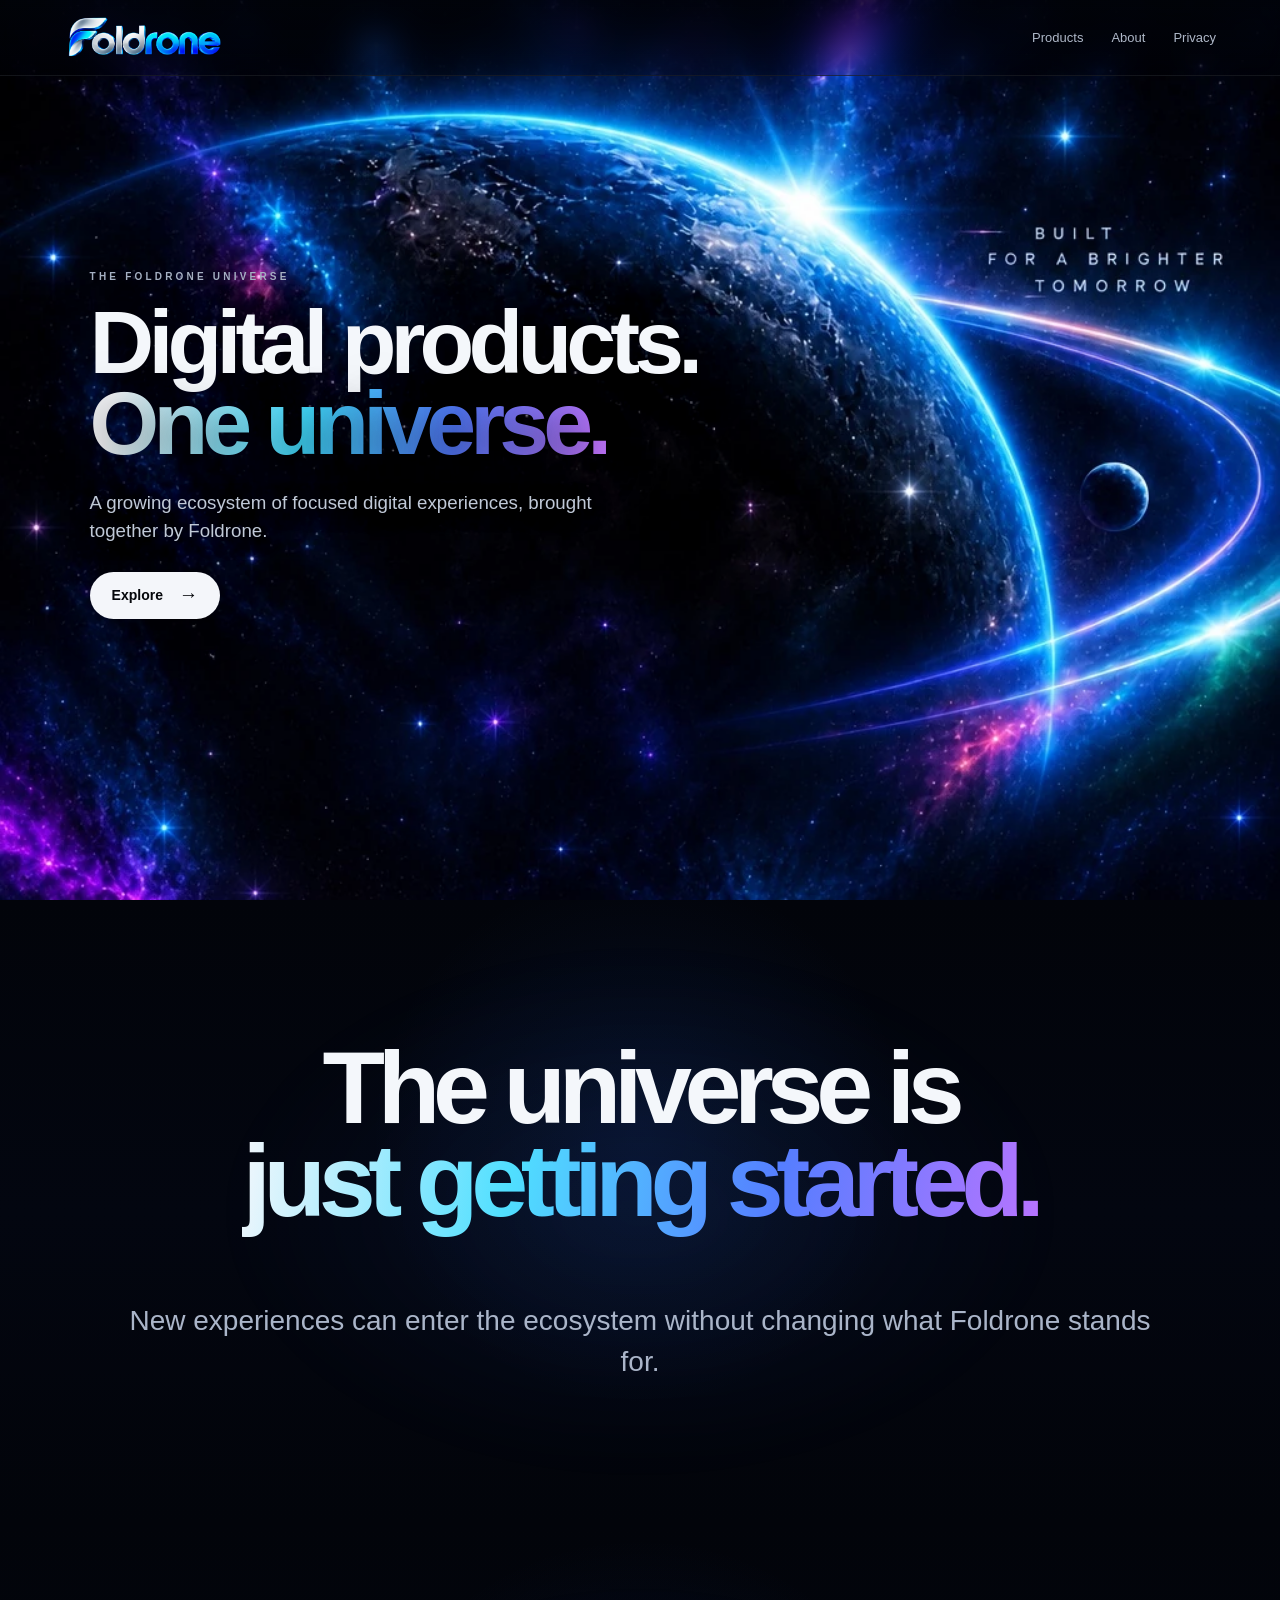
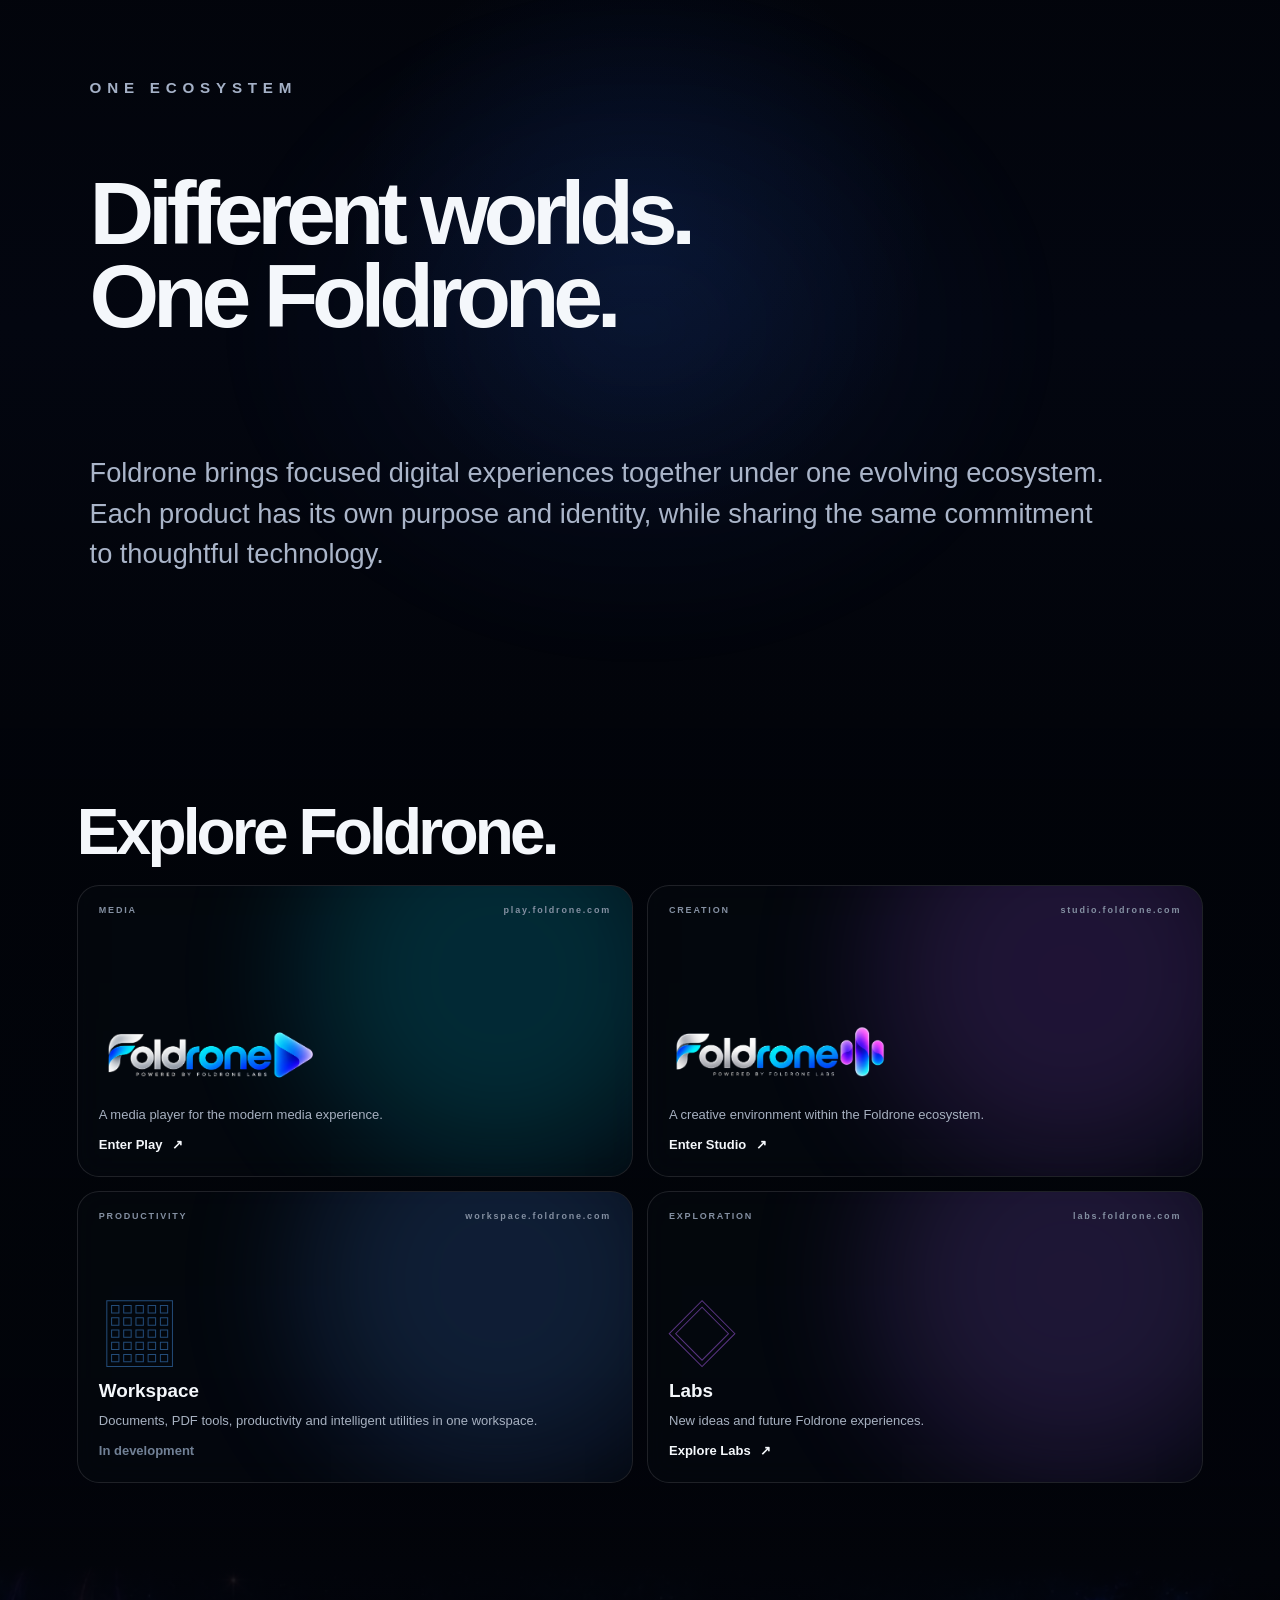
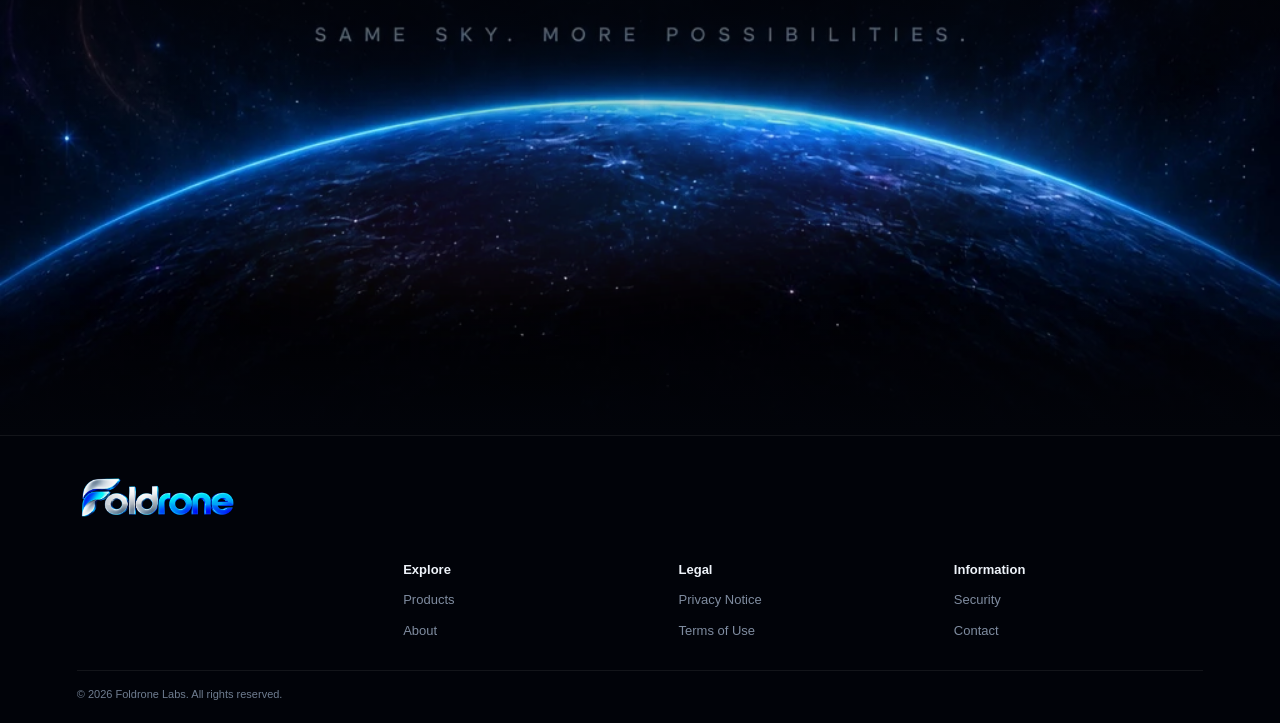
==== commit 0bf9cf46: "Add files via upload" ====
--- a/index.html
+++ b/index.html
@@ -1 +1,16 @@
-<!doctype html><html lang="en"><head><meta charset="utf-8"><meta name="viewport" content="width=device-width,initial-scale=1,viewport-fit=cover"><meta name="theme-color" content="#02040a"><meta name="color-scheme" content="dark"><meta name="description" content="Foldrone. Digital products. One universe."><link rel="icon" href="/assets/foldrone-wordmark.webp"><link rel="manifest" href="/manifest.webmanifest"><link rel="stylesheet" href="/styles.css"><title>Foldrone | The Foldrone Universe</title></head><body><div class="universe-bg" aria-hidden="true"></div><div class="ambient-glow ambient-a" aria-hidden="true"></div><div class="ambient-glow ambient-b" aria-hidden="true"></div><div class="ambient-stars" aria-hidden="true"></div><a class="skip" href="#main">Skip to content</a><header class="header"><a class="brand" href="/" aria-label="Foldrone home"><img src="/assets/foldrone-wordmark.webp" alt="Foldrone" draggable="false"></a><nav class="desktop-nav" aria-label="Primary navigation"><a href="#products">Products</a><a href="/about.html">About</a><a href="/privacy.html">Privacy</a></nav><button class="menu-button" type="button" aria-label="Open menu" aria-controls="mobile-menu" aria-expanded="false"><span></span><span></span><span></span></button><nav class="mobile-menu" id="mobile-menu" aria-label="Mobile navigation"><details class="product-dropdown"><summary>Products</summary><div class="submenu"><a href="https://play.foldrone.com">Foldrone Play</a><a href="https://studio.foldrone.com">Foldrone Studio</a><a href="https://workspace.foldrone.com">Foldrone Workspace</a><a href="https://labs.foldrone.com">Foldrone Labs</a></div></details><a href="/about.html">About</a><a href="/security.html">Security</a><a href="/privacy.html">Privacy</a><a href="/contact.html">Contact</a></nav></header><main id="main"><section class="hero"><div class="hero-copy"><p class="kicker">THE FOLDRONE UNIVERSE</p><h1>Digital products.<br><span>One universe.</span></h1><p class="lead">A growing ecosystem of focused digital experiences, brought together by Foldrone.</p><a class="hero-button" href="#products">Explore <span>→</span></a></div></section><section class="products" id="products"><div class="section-head"><h2>Explore Foldrone.</h2></div><div class="product-grid"><a class="product-card play" href="https://play.foldrone.com"><div class="card-meta"><span>MEDIA</span><span>play.foldrone.com</span></div><img src="/assets/foldrone-play-wordmark.webp" alt="Foldrone Play" class="product-logo" draggable="false"><p>A media player for the modern media experience.</p><span class="card-action">Enter Play <b>↗</b></span></a><a class="product-card studio" href="https://studio.foldrone.com"><div class="card-meta"><span>CREATION</span><span>studio.foldrone.com</span></div><img src="/assets/foldrone-studio-wordmark.webp" alt="Foldrone Studio" class="product-logo" draggable="false"><p>A creative environment within the Foldrone ecosystem.</p><span class="card-action">Enter Studio <b>↗</b></span></a><article class="product-card workspace"><div class="card-meta"><span>PRODUCTIVITY</span><span>workspace.foldrone.com</span></div><div class="symbol">▦</div><h3>Workspace</h3><p>Documents, PDF tools, productivity and intelligent utilities in one workspace.</p><span class="card-action muted">In development</span></article><article class="product-card labs"><div class="card-meta"><span>EXPLORATION</span><span>labs.foldrone.com</span></div><div class="symbol diamond">◇</div><h3>Labs</h3><p>New ideas and future Foldrone experiences.</p><a class="card-action" href="https://labs.foldrone.com">Explore Labs <b>↗</b></a></article></div></section><section class="cosmic-transition" aria-hidden="true"><div class="transition-light"></div></section></main><a class="space-control back-control" href="/" aria-label="Go back" title="Go back"><svg viewBox="0 0 24 24" fill="none" stroke="currentColor" stroke-width="1.5"><path d="M4 18h7a5 5 0 0 0 5-5V7"/><path d="M4 18l4-4M4 18l4 4"/><path d="M16 4l4 3-4 3"/></svg></a><button class="space-control top-control" type="button" aria-label="Go to top" title="Go to top"><svg viewBox="0 0 24 24" fill="none" stroke="currentColor" stroke-width="1.5"><path d="M12 20V7"/><path d="m7 12 5-5 5 5"/><path d="M7 4h10"/></svg></button><footer class="footer"><a class="footer-brand" href="/" aria-label="Foldrone home"><img src="/assets/foldrone-wordmark.webp" alt="Foldrone" draggable="false"></a><div class="footer-columns"><div><strong>Explore</strong><a href="#products">Products</a><a href="/about.html">About</a></div><div><strong>Legal</strong><a href="/privacy.html">Privacy Notice</a><a href="/terms.html">Terms of Use</a></div><div><strong>Information</strong><a href="/security.html">Security</a><a href="/contact.html">Contact</a></div></div><div class="footer-bottom">© 2026 <a href="https://www.facebook.com/foldronelabs/" rel="noopener noreferrer">Foldrone Labs</a>. All rights reserved.</div></footer><script src="/script.js" defer></script></body></html>+<!doctype html><html lang="en"><head><meta charset="utf-8"><meta name="viewport" content="width=device-width,initial-scale=1,viewport-fit=cover"><meta name="theme-color" content="#02040a"><meta name="color-scheme" content="dark"><meta name="description" content="Foldrone. Digital products. One universe."><link rel="icon" href="/assets/foldrone-wordmark.webp"><link rel="manifest" href="/manifest.webmanifest"><link rel="stylesheet" href="/styles.css"><title>Foldrone | The Foldrone Universe</title></head><body class="home-page"><div class="universe-bg" aria-hidden="true"></div><div class="ambient-glow ambient-a" aria-hidden="true"></div><div class="ambient-glow ambient-b" aria-hidden="true"></div><div class="ambient-stars" aria-hidden="true"></div><a class="skip" href="#main">Skip to content</a><header class="header"><a class="brand" href="/" aria-label="Foldrone home"><img src="/assets/foldrone-wordmark.webp" alt="Foldrone" draggable="false"></a><nav class="desktop-nav" aria-label="Primary navigation"><a href="#products">Products</a><a href="/about.html">About</a><a href="/privacy.html">Privacy</a></nav><button class="menu-button" type="button" aria-label="Open menu" aria-controls="mobile-menu" aria-expanded="false"><span></span><span></span><span></span></button><nav class="mobile-menu" id="mobile-menu" aria-label="Mobile navigation"><div class="mobile-products"><div class="mobile-menu-label"><span aria-hidden="true">▼</span> Products</div><div class="mobile-product-grid"><a href="https://play.foldrone.com">Foldrone Play</a><a href="https://studio.foldrone.com">Foldrone Studio</a><a href="https://workspace.foldrone.com">Foldrone Workspace</a><a href="https://labs.foldrone.com">Foldrone Labs</a></div></div><a href="/about.html">About</a><a href="/security.html">Security</a><a href="/privacy.html">Privacy</a><a href="/contact.html">Contact</a></nav></header><main id="main"><section class="hero"><div class="hero-copy"><p class="kicker">THE FOLDRONE UNIVERSE</p><h1>Digital products.<br><span>One universe.</span></h1><p class="lead">A growing ecosystem of focused digital experiences, brought together by Foldrone.</p><a class="hero-button" href="#products">Explore <span>→</span></a></div></section>
+<section class="universe-story story-start" aria-labelledby="story-start-title">
+  <div class="story-orb" aria-hidden="true"></div>
+  <div class="story-inner">
+    <h2 id="story-start-title">The universe is<br><span>just getting started.</span></h2>
+    <p>New experiences can enter the ecosystem without changing what Foldrone stands for.</p>
+  </div>
+</section>
+<section class="universe-story story-ecosystem" aria-labelledby="story-ecosystem-title">
+  <div class="story-inner">
+    <p class="story-kicker">ONE ECOSYSTEM</p>
+    <h2 id="story-ecosystem-title">Different worlds.<br>One Foldrone.</h2>
+    <p>Foldrone brings focused digital experiences together under one evolving ecosystem. Each product has its own purpose and identity, while sharing the same commitment to thoughtful technology.</p>
+  </div>
+</section>
+<section class="products" id="products"><div class="section-head"><h2>Explore Foldrone.</h2></div><div class="product-grid"><a class="product-card play" href="https://play.foldrone.com"><div class="card-meta"><span>MEDIA</span><span>play.foldrone.com</span></div><img src="/assets/foldrone-play-wordmark.webp" alt="Foldrone Play" class="product-logo" draggable="false"><p>A media player for the modern media experience.</p><span class="card-action">Enter Play <b>↗</b></span></a><a class="product-card studio" href="https://studio.foldrone.com"><div class="card-meta"><span>CREATION</span><span>studio.foldrone.com</span></div><img src="/assets/foldrone-studio-wordmark.webp" alt="Foldrone Studio" class="product-logo" draggable="false"><p>A creative environment within the Foldrone ecosystem.</p><span class="card-action">Enter Studio <b>↗</b></span></a><article class="product-card workspace"><div class="card-meta"><span>PRODUCTIVITY</span><span>workspace.foldrone.com</span></div><div class="symbol">▦</div><h3>Workspace</h3><p>Documents, PDF tools, productivity and intelligent utilities in one workspace.</p><span class="card-action muted">In development</span></article><article class="product-card labs"><div class="card-meta"><span>EXPLORATION</span><span>labs.foldrone.com</span></div><div class="symbol diamond">◇</div><h3>Labs</h3><p>New ideas and future Foldrone experiences.</p><a class="card-action" href="https://labs.foldrone.com">Explore Labs <b>↗</b></a></article></div></section><section class="cosmic-transition" aria-hidden="true"><div class="transition-light"></div></section></main><button class="space-control top-control" type="button" aria-label="Return to top" title="Return to top"><svg viewBox="0 0 32 32" aria-hidden="true"><path d="M16 3c4 3 6 8 6 13v3l4 5-7-2-3 6-3-6-7 2 4-5v-3c0-5 2-10 6-13Z"/><circle cx="16" cy="11" r="2"/><path d="M11 26l-3 3M21 26l3 3"/></svg></button><footer class="footer"><a class="footer-brand" href="/" aria-label="Foldrone home"><img src="/assets/foldrone-wordmark.webp" alt="Foldrone" draggable="false"></a><div class="footer-columns"><div><strong>Explore</strong><a href="#products">Products</a><a href="/about.html">About</a></div><div><strong>Legal</strong><a href="/privacy.html">Privacy Notice</a><a href="/terms.html">Terms of Use</a></div><div><strong>Information</strong><a href="/security.html">Security</a><a href="/contact.html">Contact</a></div></div><div class="footer-bottom">© 2026 <a href="https://www.facebook.com/foldronelabs/" rel="noopener noreferrer">Foldrone Labs</a>. All rights reserved.</div></footer><script src="/script.js" defer></script></body></html>
--- a/styles.css
+++ b/styles.css
@@ -2,12 +2,48 @@
 .universe-bg{position:fixed;inset:0;z-index:-30;background:#02040a url("/assets/foldrone-universe-bg.webp") center top/cover no-repeat}.universe-bg:after{content:"";position:absolute;inset:0;background:linear-gradient(180deg,rgba(0,2,8,.08),rgba(0,2,8,.03) 38%,rgba(0,2,8,.28) 70%,rgba(0,2,8,.9) 100%)}.ambient-glow{position:fixed;z-index:-20;border-radius:50%;pointer-events:none;filter:blur(90px);mix-blend-mode:screen;opacity:0}.ambient-a{width:40vw;height:28vw;left:-12vw;top:20vh;background:rgba(0,220,255,.15);animation:ambientA 18s ease-in-out infinite}.ambient-b{width:38vw;height:28vw;right:-12vw;top:54vh;background:rgba(164,74,255,.13);animation:ambientB 23s ease-in-out infinite -7s}.ambient-stars{position:fixed;inset:0;z-index:-19;pointer-events:none;opacity:.13;background-image:radial-gradient(circle,rgba(255,255,255,.9) 0 1px,transparent 1.5px),radial-gradient(circle,rgba(77,208,255,.7) 0 1px,transparent 1.5px);background-size:430px 430px,680px 680px;background-position:30px 80px,220px 170px;animation:stars 50s linear infinite}
 .header{position:fixed;z-index:50;top:0;left:0;right:0;height:76px;padding:0 clamp(18px,5vw,76px);display:flex;align-items:center;justify-content:space-between;background:linear-gradient(180deg,rgba(1,4,10,.72),rgba(1,4,10,.18));backdrop-filter:blur(16px);-webkit-backdrop-filter:blur(16px);border-bottom:1px solid rgba(255,255,255,.07)}.brand img{width:clamp(122px,13vw,160px)}.desktop-nav{display:flex;gap:28px;color:#aeb8c8;font-size:13px}.desktop-nav a:hover{color:#fff}.menu-button{display:none;width:43px;height:43px;padding:6px;border:0;background:transparent;cursor:pointer}.menu-button span{display:block;height:1.5px;background:#edf2f9;margin:6px 0}.mobile-menu{display:none}
 .hero{min-height:clamp(690px,100svh,980px);position:relative;display:flex;align-items:center;padding:104px clamp(24px,7vw,110px) 80px;overflow:hidden}.hero-copy{position:relative;z-index:3;width:min(650px,70vw);margin-top:-4vh}.kicker{margin:0 0 18px;color:#a6b1c3;font-size:10px;letter-spacing:.32em;font-weight:800}.hero h1{margin:0;font-size:clamp(3.15rem,7vw,7rem);line-height:.9;letter-spacing:-.065em;font-weight:760;text-shadow:0 12px 48px rgba(0,0,0,.55)}.hero h1 span{background:linear-gradient(100deg,#f8f9fc 5%,#42ddff 42%,#557cff 70%,#c276ff 98%);-webkit-background-clip:text;background-clip:text;color:transparent}.lead{max-width:570px;margin:25px 0 0;color:#c0c9d7;font-size:clamp(1rem,1.5vw,1.17rem);text-shadow:0 4px 20px rgba(0,0,0,.5)}.hero-button{display:inline-flex;align-items:center;gap:16px;margin-top:27px;padding:13px 22px;border-radius:999px;background:#f4f6fa;color:#05070b;font-size:14px;font-weight:800;box-shadow:0 12px 38px rgba(0,0,0,.3)}.hero-button span{font-size:19px;line-height:0}
+/* Homepage universe story sections */
+.universe-story{position:relative;overflow:hidden;display:flex;align-items:center;padding:clamp(92px,11vw,170px) clamp(24px,7vw,110px);background:#02040a;isolation:isolate}
+.universe-story:before{content:"";position:absolute;inset:0;z-index:-2;background:radial-gradient(circle at 50% 38%,rgba(39,107,255,.10),transparent 36%),linear-gradient(180deg,#02040a 0%,#030610 50%,#02040a 100%)}
+.universe-story:after{content:"";position:absolute;z-index:-1;left:50%;top:50%;width:min(900px,110vw);height:90%;transform:translate(-50%,-50%);background:radial-gradient(ellipse,rgba(57,119,255,.08),transparent 66%);filter:blur(20px);pointer-events:none}
+.story-inner{width:min(1160px,100%);margin:auto}
+.story-start{min-height:clamp(510px,65vh,760px);text-align:center}
+.story-start .story-inner{max-width:1160px}
+.story-start h2{margin:0 auto;font-size:clamp(3.25rem,8vw,7.8rem);line-height:.91;letter-spacing:-.072em;font-weight:780;max-width:1050px}
+.story-start h2 span{background:linear-gradient(100deg,#f4f7fc 0%,#50dfff 34%,#557eff 67%,#b874ff 100%);-webkit-background-clip:text;background-clip:text;color:transparent}
+.story-start p{max-width:1040px;margin:clamp(44px,6vw,74px) auto 0;color:#aab5c9;font-size:clamp(1.05rem,2.3vw,1.75rem);line-height:1.45}
+.story-ecosystem{min-height:clamp(580px,72vh,820px);padding-top:clamp(90px,12vw,170px);padding-bottom:clamp(90px,12vw,170px);text-align:left}
+.story-ecosystem .story-inner{max-width:1160px}
+.story-kicker{margin:0 0 72px;color:#a5b1c7;font-size:clamp(.72rem,1.5vw,.95rem);letter-spacing:.38em;font-weight:800}
+.story-ecosystem h2{margin:0;font-size:clamp(3.2rem,7vw,7.1rem);line-height:.93;letter-spacing:-.07em;font-weight:780}
+.story-ecosystem .story-inner>p:last-child{max-width:1030px;margin:clamp(70px,9vw,125px) 0 0;color:#aab5c9;font-size:clamp(1.05rem,2.15vw,1.7rem);line-height:1.48}
 .products{position:relative;padding:74px clamp(16px,6vw,100px) 82px}.products:before{content:"";position:absolute;inset:-4% 0 0;background:linear-gradient(180deg,rgba(2,4,10,.58),rgba(2,4,10,.78) 90%,#02040a);z-index:-1}.section-head{margin-bottom:22px}.section-head h2{margin:0;font-size:clamp(2.35rem,5vw,4.8rem);line-height:.95;letter-spacing:-.06em}.product-grid{max-width:1160px;margin:auto;display:grid;grid-template-columns:repeat(2,minmax(0,1fr));gap:14px}.product-card{position:relative;min-height:292px;padding:21px;border:1px solid rgba(255,255,255,.11);border-radius:22px;overflow:hidden;background:rgba(5,9,16,.67);backdrop-filter:blur(13px);-webkit-backdrop-filter:blur(13px);display:flex;flex-direction:column;justify-content:flex-end;isolation:isolate;transition:transform .3s ease,border-color .3s ease}.product-card:hover{transform:translateY(-3px);border-color:rgba(102,199,255,.3)}.product-card:before{content:"";position:absolute;right:-12%;top:-38%;width:72%;aspect-ratio:1;border-radius:50%;filter:blur(65px);opacity:.17;z-index:-1}.play:before{background:#00d7ff}.studio:before{background:#a957ff}.workspace:before{background:#4d8fff}.labs:before{background:#a364ff}.card-meta{position:absolute;top:18px;left:21px;right:21px;display:flex;justify-content:space-between;gap:14px;color:#8490a2;font-size:9px;letter-spacing:.20em;font-weight:800;white-space:nowrap}.product-logo{width:min(88%,390px);max-height:74px;object-fit:contain;object-position:left center;margin:0 0 15px}.product-card p{margin:0 0 11px;color:#a7b1c1;font-size:13px;max-width:500px}.card-action{font-size:13px;font-weight:800}.card-action b{margin-left:6px}.muted{color:#718096}.symbol{font-size:5.4rem;line-height:.75;margin:0 0 18px;color:transparent;-webkit-text-stroke:1px rgba(76,161,255,.45)}.diamond{-webkit-text-stroke-color:rgba(182,103,255,.48)}.product-card h3{margin:0 0 5px;font-size:1.18rem}
 .cosmic-transition{position:relative;height:min(39vw,470px);min-height:250px;overflow:hidden}.transition-light{position:absolute;left:50%;top:50%;width:min(950px,110vw);height:40%;transform:translate(-50%,-50%) rotate(-7deg);border-radius:50%;background:radial-gradient(ellipse at center,rgba(0,211,255,.12),rgba(152,71,255,.09) 35%,rgba(255,185,60,.04) 52%,transparent 72%);filter:blur(28px);animation:transitionPulse 13s ease-in-out infinite}.cosmic-transition:after{content:"";position:absolute;inset:0;background:linear-gradient(180deg,#02040a 0%,transparent 35%,transparent 70%,#02040a 100%)}
 .footer{position:relative;padding:34px clamp(20px,6vw,100px) 20px;background:rgba(2,4,10,.87);border-top:1px solid rgba(255,255,255,.07)}.footer-brand img{width:clamp(122px,13vw,160px)}.footer-columns{max-width:800px;margin:34px 0 30px auto;display:grid;grid-template-columns:repeat(3,1fr);gap:26px}.footer-columns div{display:flex;flex-direction:column;gap:11px}.footer-columns strong{font-size:13px;color:#eef3fa}.footer-columns a{font-size:13px;color:#7f8ca0}.footer-columns a:hover{color:#fff}.footer-bottom{border-top:1px solid rgba(255,255,255,.07);padding-top:15px;color:#6f7d91;font-size:11px}.footer-bottom a{color:inherit}.footer-bottom a:hover{color:#fff}
-.space-control{position:fixed;z-index:45;width:44px;height:44px;border-radius:50%;border:1px solid rgba(160,213,255,.24);background:rgba(4,9,17,.55);backdrop-filter:blur(12px);-webkit-backdrop-filter:blur(12px);display:grid;place-items:center;color:#dbefff;opacity:0;pointer-events:none;transform:translateY(10px);transition:opacity .25s,transform .25s,background .25s;box-shadow:0 8px 28px rgba(0,0,0,.28)}.space-control.visible{opacity:1;pointer-events:auto;transform:none}.space-control:hover{background:rgba(16,31,51,.8)}.space-control svg{width:22px;height:22px}.back-control{left:18px;bottom:20px}.top-control{right:18px;bottom:20px}
+.space-control{position:fixed;z-index:70;width:46px;height:46px;border-radius:50%;border:1px solid rgba(160,213,255,.30);background:rgba(3,8,17,.72);backdrop-filter:blur(14px);-webkit-backdrop-filter:blur(14px);display:grid;place-items:center;color:#e8f7ff;box-shadow:0 10px 30px rgba(0,0,0,.38),0 0 20px rgba(39,170,255,.10)}.space-control svg{width:25px;height:25px;fill:none;stroke:currentColor;stroke-width:1.6;stroke-linecap:round;stroke-linejoin:round}.back-control{left:16px;bottom:18px}.top-control{right:16px;bottom:18px;opacity:0;pointer-events:none;transform:translateY(10px);transition:opacity .25s,transform .25s,background .25s}.top-control.visible{opacity:1;pointer-events:auto;transform:none}.space-control:hover{background:rgba(12,27,46,.88)}.internal-page .back-control{opacity:1;pointer-events:auto}.home-page .back-control,.contact-page .back-control{display:none}
 .legal-page{min-height:100svh;display:flex;flex-direction:column;background:rgba(1,3,8,.9)}.legal-main{width:min(920px,100%);margin:auto;padding:145px 28px 95px;flex:1}.legal-kicker{margin:0 0 22px;color:#a5b0c2;font-size:10px;letter-spacing:.3em;font-weight:800}.legal-main h1{margin:0 0 30px;font-size:clamp(3.2rem,8vw,6.8rem);line-height:.9;letter-spacing:-.065em}.legal-main h2{margin:42px 0 15px;font-size:clamp(1.35rem,3vw,2rem);letter-spacing:-.03em}.legal-main p{margin:0 0 20px;color:#aeb9ca;font-size:clamp(1rem,1.7vw,1.18rem);max-width:820px}.legal-main a{color:#42dcff}.legal-header{position:relative}.legal-header .menu-button{display:block}.legal-footer{background:rgba(2,4,10,.94)}.contact-main{min-height:calc(100svh - 76px);display:flex;align-items:center}
 @keyframes ambientA{0%,100%{opacity:0;transform:translate(-3vw,1vh) scale(.85)}35%{opacity:.4}60%{opacity:.12;transform:translate(8vw,-3vh) scale(1.08)}}@keyframes ambientB{0%,100%{opacity:0;transform:translate(3vw,2vh) scale(.85)}38%{opacity:.25}68%{opacity:.54;transform:translate(-7vw,-4vh) scale(1.1)}}@keyframes stars{0%{transform:translate3d(0,0,0)}50%{transform:translate3d(10px,-8px,0)}100%{transform:translate3d(0,0,0)}}@keyframes transitionPulse{0%,100%{opacity:.25;transform:translate(-50%,-50%) rotate(-7deg) scale(.86)}50%{opacity:.78;transform:translate(-50%,-50%) rotate(-7deg) scale(1.08)}}
 @media (orientation:landscape) and (max-height:700px){.header{height:60px}.hero{min-height:100svh;padding:78px 5vw 45px}.hero-copy{width:min(58vw,650px)}.hero h1{font-size:clamp(2.7rem,7vw,5.3rem)}.lead{font-size:.96rem;margin-top:18px}.hero-button{margin-top:18px;padding:11px 19px}.products{padding-top:58px}.product-card{min-height:255px}.cosmic-transition{min-height:220px}}
-@media (max-width:900px){.desktop-nav{display:none}.menu-button{display:block}.mobile-menu.open{display:flex;position:absolute;right:17px;top:calc(100% + 8px);flex-direction:column;min-width:225px;padding:8px;border:1px solid rgba(255,255,255,.1);border-radius:16px;background:rgba(5,8,15,.96);backdrop-filter:blur(18px);-webkit-backdrop-filter:blur(18px);box-shadow:0 22px 60px rgba(0,0,0,.45)}.mobile-menu a,.product-dropdown summary{padding:11px 12px;color:#aeb8c8}.mobile-menu a:hover,.product-dropdown summary:hover{color:#fff}.product-dropdown{color:#aeb8c8}.product-dropdown summary{cursor:pointer;list-style:none}.product-dropdown summary::-webkit-details-marker{display:none}.product-dropdown summary:after{content:"⌄";float:right}.product-dropdown[open] summary:after{content:"⌃"}.product-dropdown .submenu{display:flex;flex-direction:column;padding:0 0 5px 12px}.product-dropdown .submenu a{font-size:12px;padding:8px 12px}.hero{min-height:760px;padding:100px 24px 70px;align-items:flex-end}.hero-copy{width:min(680px,92vw);margin:0}.product-grid{grid-template-columns:repeat(2,minmax(0,1fr))}}
-@media (max-width:620px){.header{height:62px;padding:0 17px}.brand img{width:121px}.universe-bg{background-position:center top}.hero{min-height:760px;padding:78px 18px 54px}.hero-copy{width:100%}.kicker{font-size:8px;letter-spacing:.27em;margin-bottom:13px}.hero h1{font-size:clamp(3rem,14vw,4.65rem);line-height:.9}.lead{font-size:.98rem;margin-top:18px;max-width:360px}.hero-button{margin-top:21px}.products{padding:56px 15px 68px}.section-head{margin-bottom:20px}.section-head h2{font-size:2.7rem}.product-grid{display:flex;overflow-x:auto;gap:12px;scroll-snap-type:x mandatory;padding:0 1px 8px;scrollbar-width:none;-webkit-overflow-scrolling:touch}.product-grid::-webkit-scrollbar{display:none}.product-card{flex:0 0 min(86vw,355px);min-height:275px;scroll-snap-align:start;border-radius:19px;padding:19px}.card-meta{left:19px;right:19px;top:17px;font-size:8px}.product-logo{max-height:72px;width:93%;margin-bottom:14px}.product-card p{font-size:12.5px}.symbol{font-size:5.2rem}.cosmic-transition{height:245px;min-height:245px}.transition-light{width:120vw;height:55%}.footer{padding:29px 18px 19px}.footer-columns{grid-template-columns:1fr 1fr;margin:29px 0 26px;gap:24px 18px}.footer-columns div:last-child{grid-column:1/-1}.footer-bottom{font-size:10px}.space-control{width:40px;height:40px;bottom:18px}.back-control{left:14px}.top-control{right:14px}.legal-main{padding:126px 28px 70px}.legal-main h1{font-size:clamp(3rem,15vw,5rem);margin-bottom:25px}.legal-main h2{margin-top:34px}.legal-main p{font-size:1rem}.contact-main{min-height:calc(100svh - 62px)}}@media (prefers-reduced-motion:reduce){html{scroll-behavior:auto}.ambient-glow,.ambient-stars,.transition-light{animation:none!important}}
+@media (max-width:900px){.desktop-nav{display:none}.menu-button{display:block}.mobile-menu.open{display:block;position:absolute;left:0;right:0;top:calc(100% + 1px);padding:14px 16px 18px;border:1px solid rgba(255,255,255,.13);border-radius:0 0 20px 20px;background:rgba(4,8,16,.94);backdrop-filter:blur(20px);-webkit-backdrop-filter:blur(20px);box-shadow:0 24px 60px rgba(0,0,0,.48)}.mobile-menu>a,.mobile-menu-label{display:block;padding:12px 18px;color:#b7c0cf;font-size:16px}.mobile-menu-label{color:#f0f4fa;padding-top:7px}.mobile-menu-label span{font-size:12px;margin-right:6px}.mobile-product-grid{display:grid;grid-template-columns:repeat(2,minmax(0,1fr));gap:0 8px;padding:0 8px 10px 28px}.mobile-product-grid a{padding:8px 6px;color:#aeb8c8;font-size:14px}.mobile-menu a:hover,.mobile-product-grid a:hover{color:#fff}.hero{min-height:760px;padding:100px 24px 70px;align-items:flex-end}.hero-copy{width:min(680px,92vw);margin:0}.product-grid{grid-template-columns:repeat(2,minmax(0,1fr))}}
+@media (max-width:620px){.header{height:62px;padding:0 17px}.brand img{width:121px}.universe-bg{background-position:center top}.hero{min-height:760px;padding:78px 18px 54px}.hero-copy{width:100%}.kicker{font-size:8px;letter-spacing:.27em;margin-bottom:13px}.hero h1{font-size:clamp(3rem,14vw,4.65rem);line-height:.9}.lead{font-size:.98rem;margin-top:18px;max-width:360px}.hero-button{margin-top:21px}.products{padding:56px 15px 68px}.section-head{margin-bottom:20px}.section-head h2{font-size:2.7rem}.product-grid{display:flex;overflow-x:auto;gap:12px;scroll-snap-type:x mandatory;padding:0 1px 8px;scrollbar-width:none;-webkit-overflow-scrolling:touch}.product-grid::-webkit-scrollbar{display:none}.product-card{flex:0 0 min(86vw,355px);min-height:275px;scroll-snap-align:start;border-radius:19px;padding:19px}.card-meta{left:19px;right:19px;top:17px;font-size:8px}.product-logo{max-height:72px;width:93%;margin-bottom:14px}.product-card p{font-size:12.5px}.symbol{font-size:5.2rem}.cosmic-transition{height:245px;min-height:245px}.transition-light{width:120vw;height:55%}.footer{padding:29px 18px 19px}.footer-columns{grid-template-columns:1fr 1fr;margin:29px 0 26px;gap:24px 18px}.footer-columns div:last-child{grid-column:1/-1}.footer-bottom{font-size:10px}.space-control{width:42px;height:42px;bottom:17px}.back-control{left:13px}.top-control{right:13px}.legal-main{padding:126px 28px 70px}.legal-main h1{font-size:clamp(3rem,15vw,5rem);margin-bottom:25px}.legal-main h2{margin-top:34px}.legal-main p{font-size:1rem}.contact-main{min-height:calc(100svh - 62px)}}
+/* V10 cosmic composition: preserve the supplied artwork and its embedded taglines. */
+.hero{background-image:url("/assets/foldrone-universe-bg.webp");background-repeat:no-repeat;background-position:center top;background-size:cover;}
+.cosmic-transition{background-image:url("/assets/foldrone-universe-bg.webp");background-repeat:no-repeat;background-position:center bottom;background-size:cover;}
+@media (max-width:620px){
+  .universe-bg{background-image:none;background-color:#02040a;}
+  .hero{background-size:100% auto;background-position:center top;}
+  .cosmic-transition{background-size:100% auto;background-position:center bottom;}
+  .hero-copy{position:relative;}
+}
+
+@media (max-width:620px){
+  .universe-story{padding-left:22px;padding-right:22px}
+  .story-start{min-height:560px;text-align:left}
+  .story-start h2{font-size:clamp(3.05rem,14vw,4.9rem);line-height:.92}
+  .story-start p{margin-top:42px;font-size:1.05rem;max-width:350px}
+  .story-ecosystem{min-height:620px;padding-top:80px;padding-bottom:86px}
+  .story-kicker{margin-bottom:48px;font-size:.7rem;letter-spacing:.32em}
+  .story-ecosystem h2{font-size:clamp(3rem,13.5vw,4.8rem);line-height:.93}
+  .story-ecosystem .story-inner>p:last-child{margin-top:58px;font-size:1.04rem;line-height:1.52}
+}
+@media (prefers-reduced-motion:reduce){html{scroll-behavior:auto}.ambient-glow,.ambient-stars,.transition-light{animation:none!important}}
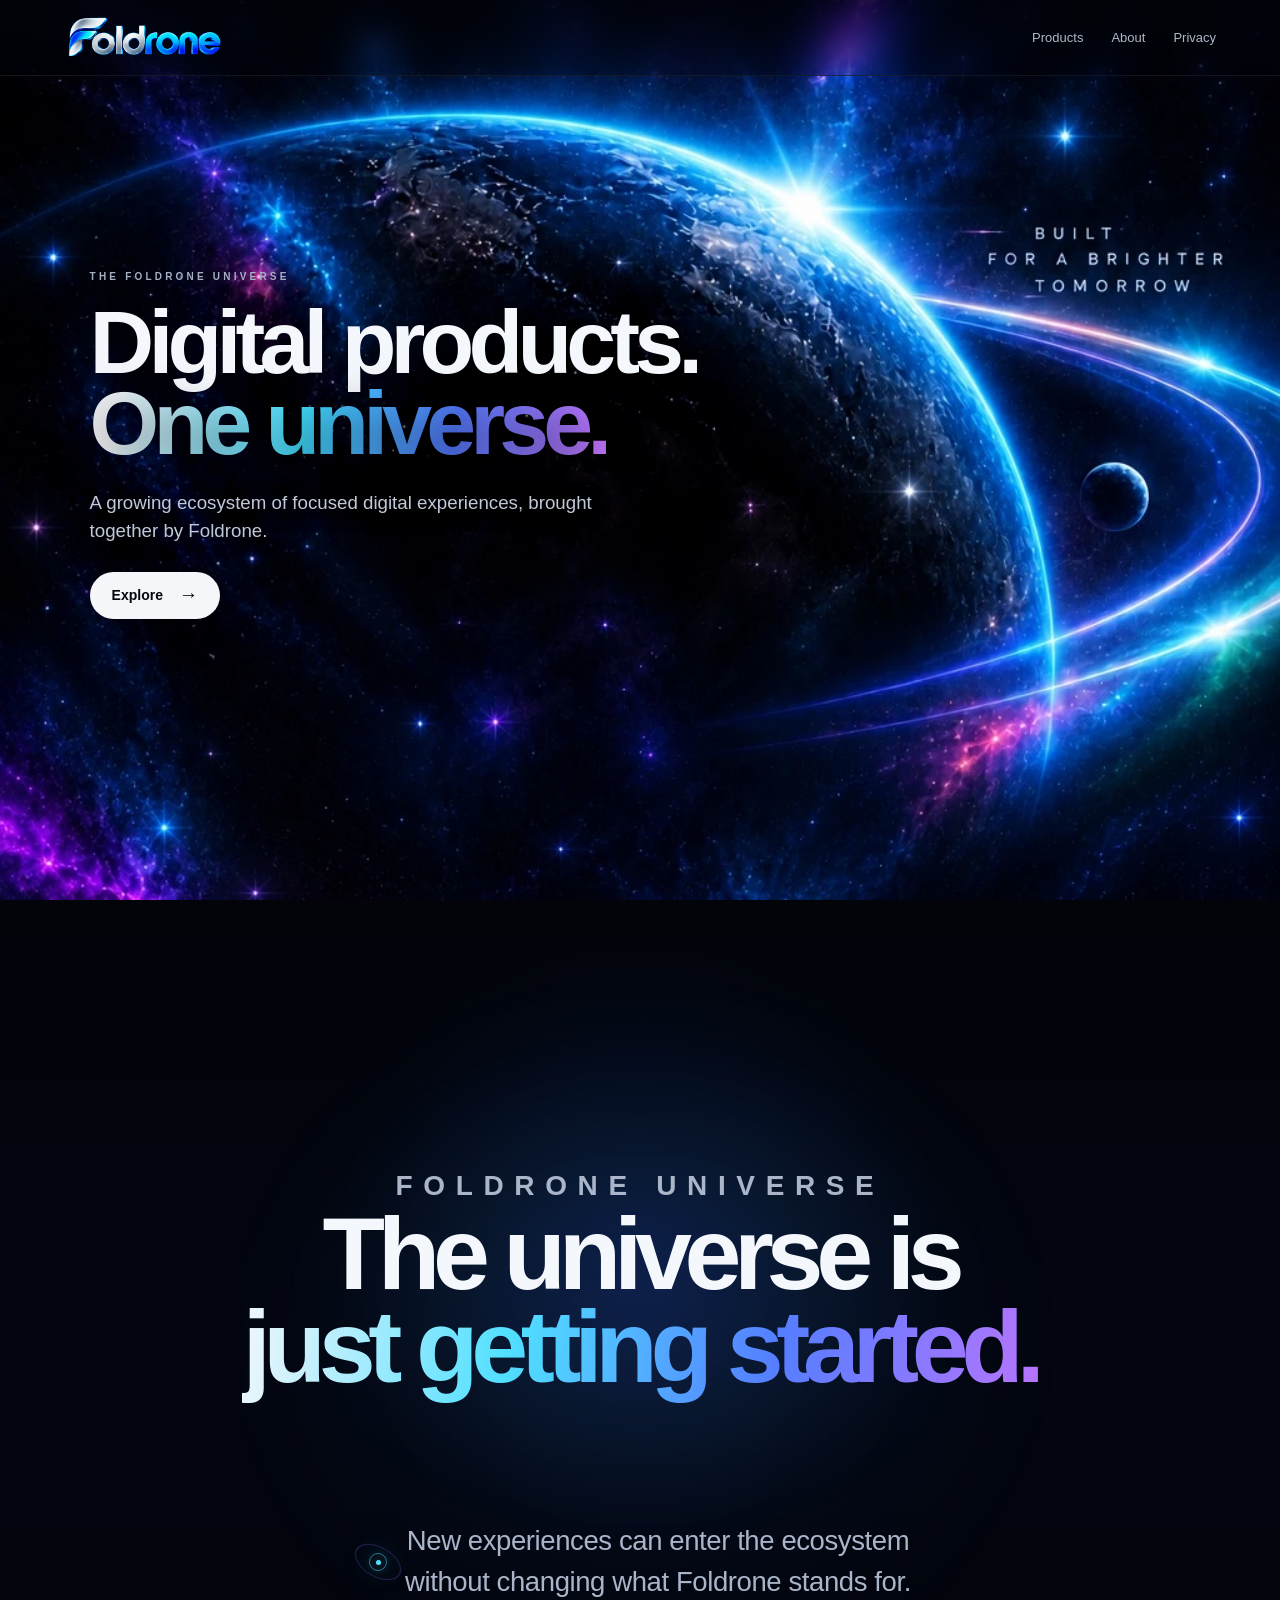
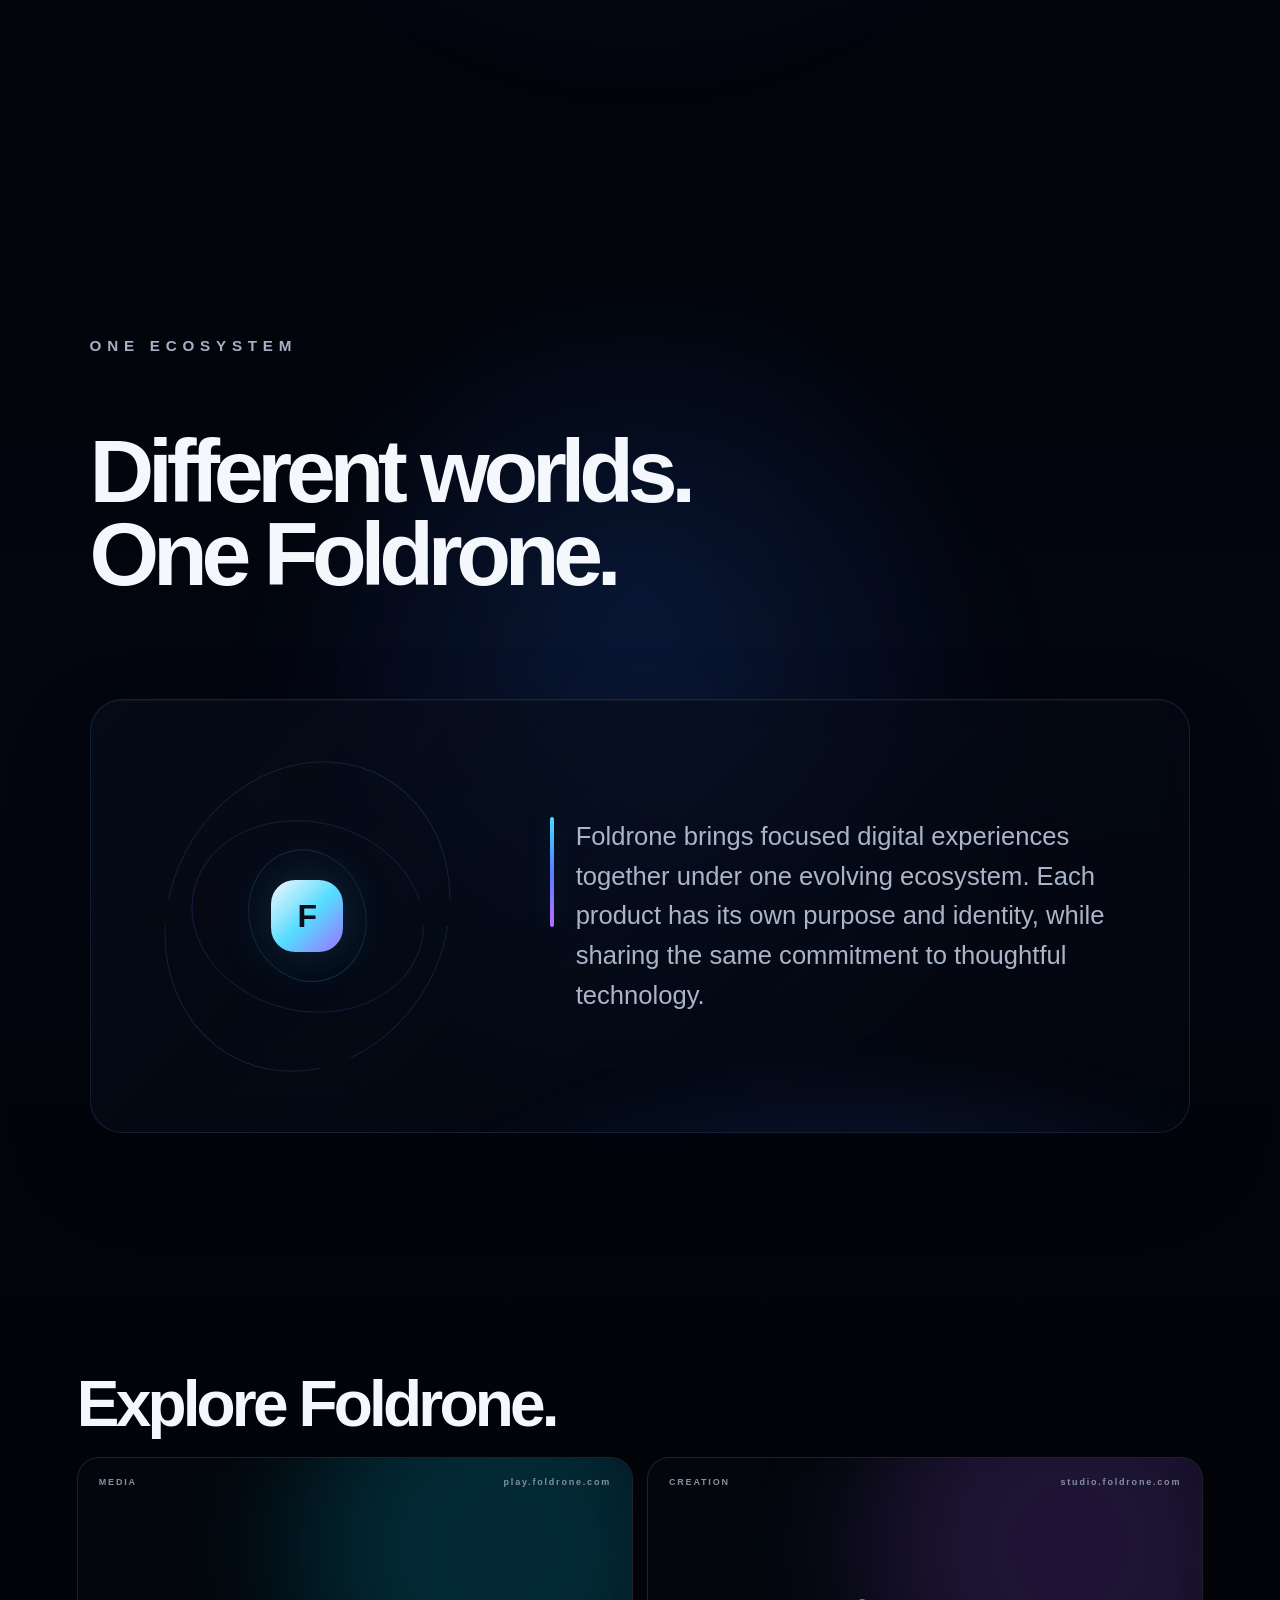
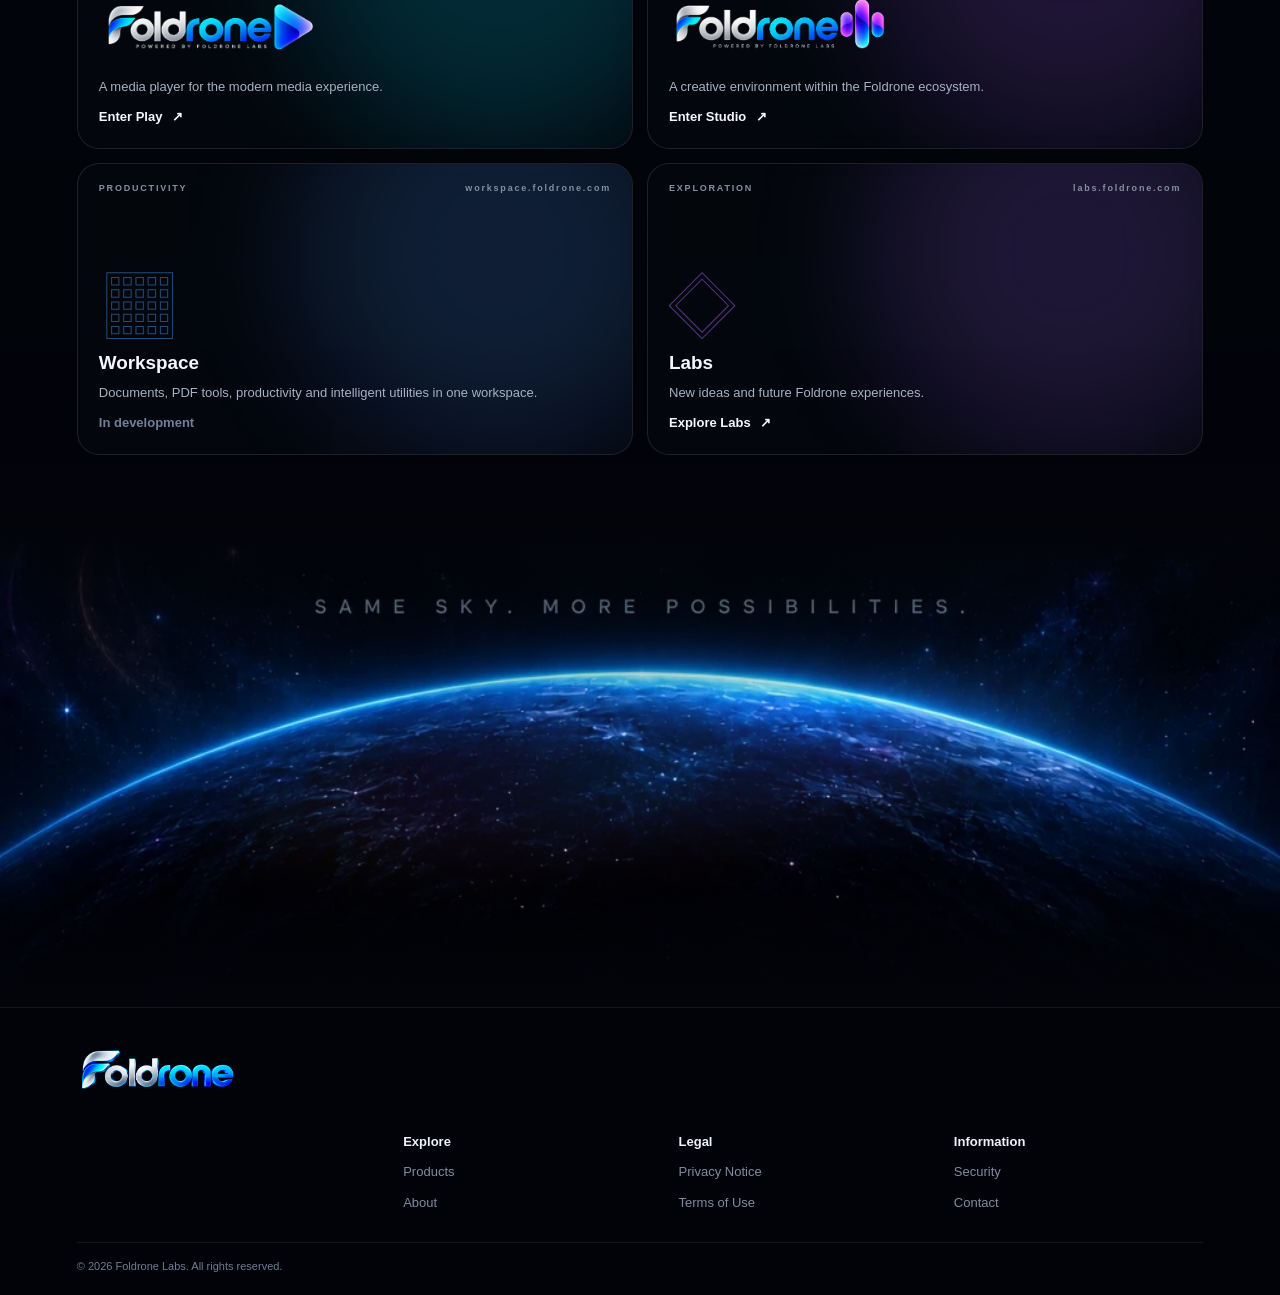
==== commit 443080fc: "Add files via upload" ====
--- a/index.html
+++ b/index.html
@@ -1,16 +1,30 @@
-<!doctype html><html lang="en"><head><meta charset="utf-8"><meta name="viewport" content="width=device-width,initial-scale=1,viewport-fit=cover"><meta name="theme-color" content="#02040a"><meta name="color-scheme" content="dark"><meta name="description" content="Foldrone. Digital products. One universe."><link rel="icon" href="/assets/foldrone-wordmark.webp"><link rel="manifest" href="/manifest.webmanifest"><link rel="stylesheet" href="/styles.css"><title>Foldrone | The Foldrone Universe</title></head><body class="home-page"><div class="universe-bg" aria-hidden="true"></div><div class="ambient-glow ambient-a" aria-hidden="true"></div><div class="ambient-glow ambient-b" aria-hidden="true"></div><div class="ambient-stars" aria-hidden="true"></div><a class="skip" href="#main">Skip to content</a><header class="header"><a class="brand" href="/" aria-label="Foldrone home"><img src="/assets/foldrone-wordmark.webp" alt="Foldrone" draggable="false"></a><nav class="desktop-nav" aria-label="Primary navigation"><a href="#products">Products</a><a href="/about.html">About</a><a href="/privacy.html">Privacy</a></nav><button class="menu-button" type="button" aria-label="Open menu" aria-controls="mobile-menu" aria-expanded="false"><span></span><span></span><span></span></button><nav class="mobile-menu" id="mobile-menu" aria-label="Mobile navigation"><div class="mobile-products"><div class="mobile-menu-label"><span aria-hidden="true">▼</span> Products</div><div class="mobile-product-grid"><a href="https://play.foldrone.com">Foldrone Play</a><a href="https://studio.foldrone.com">Foldrone Studio</a><a href="https://workspace.foldrone.com">Foldrone Workspace</a><a href="https://labs.foldrone.com">Foldrone Labs</a></div></div><a href="/about.html">About</a><a href="/security.html">Security</a><a href="/privacy.html">Privacy</a><a href="/contact.html">Contact</a></nav></header><main id="main"><section class="hero"><div class="hero-copy"><p class="kicker">THE FOLDRONE UNIVERSE</p><h1>Digital products.<br><span>One universe.</span></h1><p class="lead">A growing ecosystem of focused digital experiences, brought together by Foldrone.</p><a class="hero-button" href="#products">Explore <span>→</span></a></div></section>
+<!doctype html><html lang="en"><head><meta charset="utf-8"><meta name="viewport" content="width=device-width,initial-scale=1,viewport-fit=cover"><meta name="theme-color" content="#02040a"><meta name="color-scheme" content="dark"><meta name="description" content="Foldrone. Digital products. One universe."><link rel="icon" href="/assets/foldrone-wordmark.webp"><link rel="manifest" href="/manifest.webmanifest"><link rel="stylesheet" href="/styles.css"><title>Foldrone | The Foldrone Universe</title></head><body class="home-page"><div class="universe-bg" aria-hidden="true"></div><div class="ambient-glow ambient-a" aria-hidden="true"></div><div class="ambient-glow ambient-b" aria-hidden="true"></div><div class="ambient-stars" aria-hidden="true"></div><a class="skip" href="#main">Skip to content</a><header class="header"><a class="brand" href="/" aria-label="Foldrone home"><img src="/assets/foldrone-wordmark.webp" alt="Foldrone" draggable="false"></a><nav class="desktop-nav" aria-label="Primary navigation"><a href="#products">Products</a><a href="/about.html">About</a><a href="/privacy.html">Privacy</a></nav><button class="menu-button" type="button" aria-label="Open menu" aria-controls="mobile-menu" aria-expanded="false"><span></span><span></span><span></span></button><nav class="mobile-menu" id="mobile-menu" aria-label="Mobile navigation"><div class="mobile-products"><button class="mobile-menu-label" type="button" aria-expanded="false" aria-controls="mobile-products-list"><span aria-hidden="true">▸</span> Products</button><div class="mobile-product-grid" id="mobile-products-list"><a href="https://play.foldrone.com">Foldrone Play</a><a href="https://studio.foldrone.com">Foldrone Studio</a><a href="https://workspace.foldrone.com">Foldrone Workspace</a><a href="https://labs.foldrone.com">Foldrone Labs</a></div></div><a href="/about.html">About</a><a href="/security.html">Security</a><a href="/privacy.html">Privacy</a><a href="/contact.html">Contact</a></nav></header><main id="main"><section class="hero"><div class="hero-copy"><p class="kicker">THE FOLDRONE UNIVERSE</p><h1>Digital products.<br><span>One universe.</span></h1><p class="lead">A growing ecosystem of focused digital experiences, brought together by Foldrone.</p><a class="hero-button" href="#products">Explore <span>→</span></a></div></section>
 <section class="universe-story story-start" aria-labelledby="story-start-title">
-  <div class="story-orb" aria-hidden="true"></div>
+  <div class="story-start-aura" aria-hidden="true"></div>
   <div class="story-inner">
+    <p class="story-kicker story-start-kicker">FOLDRONE UNIVERSE</p>
     <h2 id="story-start-title">The universe is<br><span>just getting started.</span></h2>
-    <p>New experiences can enter the ecosystem without changing what Foldrone stands for.</p>
+    <div class="story-start-message">
+      <span class="message-orbit" aria-hidden="true"><i></i></span>
+      <p>New experiences can enter the ecosystem<br class="desktop-break"> without changing what Foldrone stands for.</p>
+    </div>
   </div>
 </section>
 <section class="universe-story story-ecosystem" aria-labelledby="story-ecosystem-title">
   <div class="story-inner">
     <p class="story-kicker">ONE ECOSYSTEM</p>
     <h2 id="story-ecosystem-title">Different worlds.<br>One Foldrone.</h2>
-    <p>Foldrone brings focused digital experiences together under one evolving ecosystem. Each product has its own purpose and identity, while sharing the same commitment to thoughtful technology.</p>
+    <div class="ecosystem-panel">
+      <div class="ecosystem-orbit" aria-hidden="true">
+        <span class="orbit-ring ring-one"></span><span class="orbit-ring ring-two"></span><span class="orbit-ring ring-three"></span>
+        <span class="orbit-core">F</span>
+        <span class="orbit-node node-play">PLAY</span><span class="orbit-node node-studio">STUDIO</span><span class="orbit-node node-workspace">WORKSPACE</span><span class="orbit-node node-labs">LABS</span>
+      </div>
+      <div class="ecosystem-copy">
+        <span class="copy-line" aria-hidden="true"></span>
+        <p>Foldrone brings focused digital experiences together under one evolving ecosystem. Each product has its own purpose and identity, while sharing the same commitment to thoughtful technology.</p>
+      </div>
+    </div>
   </div>
 </section>
 <section class="products" id="products"><div class="section-head"><h2>Explore Foldrone.</h2></div><div class="product-grid"><a class="product-card play" href="https://play.foldrone.com"><div class="card-meta"><span>MEDIA</span><span>play.foldrone.com</span></div><img src="/assets/foldrone-play-wordmark.webp" alt="Foldrone Play" class="product-logo" draggable="false"><p>A media player for the modern media experience.</p><span class="card-action">Enter Play <b>↗</b></span></a><a class="product-card studio" href="https://studio.foldrone.com"><div class="card-meta"><span>CREATION</span><span>studio.foldrone.com</span></div><img src="/assets/foldrone-studio-wordmark.webp" alt="Foldrone Studio" class="product-logo" draggable="false"><p>A creative environment within the Foldrone ecosystem.</p><span class="card-action">Enter Studio <b>↗</b></span></a><article class="product-card workspace"><div class="card-meta"><span>PRODUCTIVITY</span><span>workspace.foldrone.com</span></div><div class="symbol">▦</div><h3>Workspace</h3><p>Documents, PDF tools, productivity and intelligent utilities in one workspace.</p><span class="card-action muted">In development</span></article><article class="product-card labs"><div class="card-meta"><span>EXPLORATION</span><span>labs.foldrone.com</span></div><div class="symbol diamond">◇</div><h3>Labs</h3><p>New ideas and future Foldrone experiences.</p><a class="card-action" href="https://labs.foldrone.com">Explore Labs <b>↗</b></a></article></div></section><section class="cosmic-transition" aria-hidden="true"><div class="transition-light"></div></section></main><button class="space-control top-control" type="button" aria-label="Return to top" title="Return to top"><svg viewBox="0 0 32 32" aria-hidden="true"><path d="M16 3c4 3 6 8 6 13v3l4 5-7-2-3 6-3-6-7 2 4-5v-3c0-5 2-10 6-13Z"/><circle cx="16" cy="11" r="2"/><path d="M11 26l-3 3M21 26l3 3"/></svg></button><footer class="footer"><a class="footer-brand" href="/" aria-label="Foldrone home"><img src="/assets/foldrone-wordmark.webp" alt="Foldrone" draggable="false"></a><div class="footer-columns"><div><strong>Explore</strong><a href="#products">Products</a><a href="/about.html">About</a></div><div><strong>Legal</strong><a href="/privacy.html">Privacy Notice</a><a href="/terms.html">Terms of Use</a></div><div><strong>Information</strong><a href="/security.html">Security</a><a href="/contact.html">Contact</a></div></div><div class="footer-bottom">© 2026 <a href="https://www.facebook.com/foldronelabs/" rel="noopener noreferrer">Foldrone Labs</a>. All rights reserved.</div></footer><script src="/script.js" defer></script></body></html>
--- a/styles.css
+++ b/styles.css
@@ -47,3 +47,58 @@
   .story-ecosystem .story-inner>p:last-child{margin-top:58px;font-size:1.04rem;line-height:1.52}
 }
 @media (prefers-reduced-motion:reduce){html{scroll-behavior:auto}.ambient-glow,.ambient-stars,.transition-light{animation:none!important}}
+
+/* V12 refinements: story composition, same-menu product accordion, internal navigation controls. */
+.story-start{min-height:clamp(610px,76vh,880px);padding-top:clamp(130px,15vw,220px);padding-bottom:clamp(120px,14vw,210px)}
+.story-start-kicker{margin-bottom:clamp(44px,5vw,72px)}
+.story-start-aura{position:absolute;left:50%;top:44%;width:min(720px,95vw);height:min(520px,70vw);transform:translate(-50%,-50%);background:radial-gradient(ellipse,rgba(45,112,255,.12),rgba(65,190,255,.045) 34%,transparent 70%);filter:blur(12px);pointer-events:none;z-index:-1}
+.story-start-message{position:relative;margin:clamp(82px,10vw,145px) auto 0;max-width:1080px;display:flex;align-items:center;justify-content:center;gap:18px}
+.story-start-message p{margin:0;color:#aab5c9;font-size:clamp(1.05rem,2.3vw,1.72rem);line-height:1.48;letter-spacing:-.015em}
+.message-orbit{width:18px;height:18px;position:relative;flex:0 0 18px;border:1px solid rgba(75,211,255,.55);border-radius:50%;box-shadow:0 0 24px rgba(55,195,255,.25)}
+.message-orbit:before{content:"";position:absolute;inset:-7px;border:1px solid rgba(124,112,255,.2);border-radius:50%;transform:rotate(30deg) scaleX(1.7)}
+.message-orbit i{position:absolute;width:5px;height:5px;left:6px;top:6px;border-radius:50%;background:#55dfff;box-shadow:0 0 12px #55dfff}
+.story-ecosystem{min-height:clamp(700px,82vh,960px);padding-top:clamp(100px,12vw,180px);padding-bottom:clamp(110px,13vw,190px)}
+.ecosystem-panel{margin-top:clamp(70px,8vw,118px);display:grid;grid-template-columns:minmax(270px,.72fr) minmax(0,1.28fr);gap:clamp(28px,6vw,90px);align-items:center;min-height:330px;padding:clamp(26px,4vw,52px);border:1px solid rgba(111,173,255,.14);border-radius:32px;background:linear-gradient(135deg,rgba(7,13,27,.72),rgba(5,8,18,.38));box-shadow:inset 0 1px rgba(255,255,255,.04),0 35px 90px rgba(0,0,0,.2);backdrop-filter:blur(18px);-webkit-backdrop-filter:blur(18px);overflow:hidden;position:relative}
+.ecosystem-panel:after{content:"";position:absolute;inset:auto -10% -55% 30%;height:75%;background:radial-gradient(ellipse,rgba(54,122,255,.16),transparent 68%);filter:blur(20px);pointer-events:none}
+.ecosystem-orbit{position:relative;width:min(330px,70vw);aspect-ratio:1;margin:auto;display:grid;place-items:center}
+.orbit-ring{position:absolute;border:1px solid rgba(86,178,255,.15);border-radius:50%;transform:rotate(-20deg) skewX(-8deg)}
+.ring-one{inset:5%;animation:orbitFloat 12s ease-in-out infinite}
+.ring-two{inset:18%;border-color:rgba(157,103,255,.16);transform:rotate(55deg) skewX(-12deg);animation:orbitFloat 16s ease-in-out infinite reverse}
+.ring-three{inset:31%;border-color:rgba(69,223,255,.14);transform:rotate(-65deg) skewX(-8deg);animation:orbitFloat 20s ease-in-out infinite}
+.orbit-core{width:72px;height:72px;border-radius:24px;display:grid;place-items:center;font-size:32px;font-weight:850;background:linear-gradient(135deg,#f4f7fb,#55dcff 52%,#9e70ff);color:#07101c;box-shadow:0 0 55px rgba(67,207,255,.2)}
+.orbit-node{position:absolute;padding:6px 9px;border-radius:999px;border:1px solid rgba(255,255,255,.11);background:rgba(5,10,20,.82);color:#aeb9cb;font-size:8px;letter-spacing:.18em;font-weight:800;backdrop-filter:blur(8px)}
+.node-play{top:5%;left:50%;transform:translateX(-50%)}.node-studio{right:1%;top:49%;transform:translateY(-50%)}.node-workspace{bottom:4%;left:50%;transform:translateX(-50%)}.node-labs{left:0;top:49%;transform:translateY(-50%)}
+.ecosystem-copy{position:relative;z-index:2;display:grid;grid-template-columns:4px minmax(0,1fr);gap:22px;align-items:start}
+.copy-line{width:4px;min-height:110px;border-radius:999px;background:linear-gradient(180deg,#46dcff,#5d7cff,#b66dff);box-shadow:0 0 24px rgba(74,180,255,.2)}
+.ecosystem-copy p{margin:0;color:#aab5c9;font-size:clamp(1.05rem,2.1vw,1.6rem);line-height:1.55;max-width:720px}
+@keyframes orbitFloat{0%,100%{transform:rotate(-20deg) skewX(-8deg) scale(1)}50%{transform:rotate(-15deg) skewX(-8deg) scale(1.025)}}
+.ring-two{animation-name:orbitFloatTwo}.ring-three{animation-name:orbitFloatThree}@keyframes orbitFloatTwo{0%,100%{transform:rotate(55deg) skewX(-12deg) scale(1)}50%{transform:rotate(61deg) skewX(-12deg) scale(1.03)}}@keyframes orbitFloatThree{0%,100%{transform:rotate(-65deg) skewX(-8deg) scale(1)}50%{transform:rotate(-59deg) skewX(-8deg) scale(1.035)}}
+/* Internal page back control lives in the top-right header, aligned with the menu button. */
+.internal-back{position:fixed;z-index:55;top:15px;right:68px;width:43px;height:43px;border:1px solid rgba(255,255,255,.16);border-radius:10px;background:rgba(4,9,17,.72);backdrop-filter:blur(16px);-webkit-backdrop-filter:blur(16px);display:grid;place-items:center;color:#edf6ff;box-shadow:0 10px 30px rgba(0,0,0,.28),inset 0 1px rgba(255,255,255,.05);transition:.2s ease}
+.internal-back svg{width:25px;height:25px;fill:none;stroke:currentColor;stroke-width:1.45;stroke-linecap:round;stroke-linejoin:round}.internal-back:hover{background:rgba(15,31,52,.9);border-color:rgba(90,205,255,.34);transform:translateY(-1px)}
+/* Same hamburger panel. Products expand inside it instead of creating another menu. */
+.mobile-products{position:relative}.mobile-menu-label{width:100%;border:0;background:transparent;text-align:left;cursor:pointer}.mobile-menu-label span{display:inline-block;width:12px;transition:transform .22s ease}.mobile-products.expanded .mobile-menu-label span{transform:rotate(90deg)}
+.mobile-product-grid{max-height:0;overflow:hidden;opacity:0;transition:max-height .28s ease,opacity .2s ease,padding .28s ease;margin:0}.mobile-products.expanded .mobile-product-grid{max-height:220px;opacity:1;padding-bottom:10px}
+/* Floating spacecraft appears at the end of every page, then vanishes once the visitor scrolls away from the bottom. */
+.top-control{right:16px;bottom:18px}
+@media (max-width:620px){
+ .story-start{min-height:690px;padding-top:130px;padding-bottom:120px;text-align:center}
+ .story-start-kicker{margin-bottom:46px}
+ .story-start h2{font-size:clamp(3.05rem,14vw,4.9rem);line-height:.91;text-align:center}
+ .story-start-message{margin-top:86px;gap:13px;align-items:flex-start}
+ .story-start-message p{font-size:1.06rem;line-height:1.52;text-align:center}
+ .message-orbit{margin-top:6px;flex-basis:15px;width:15px;height:15px}
+ .message-orbit i{left:5px;top:5px}
+ .desktop-break{display:none}
+ .story-ecosystem{min-height:860px;padding-top:90px;padding-bottom:100px}
+ .story-kicker{margin-bottom:46px}
+ .story-ecosystem h2{font-size:clamp(3rem,13.5vw,4.8rem)}
+ .ecosystem-panel{margin-top:62px;grid-template-columns:1fr;gap:38px;padding:24px 18px 30px;border-radius:26px}
+ .ecosystem-orbit{width:min(285px,78vw)}
+ .ecosystem-copy{gap:15px}
+ .copy-line{min-height:145px}
+ .ecosystem-copy p{font-size:1.04rem;line-height:1.55}
+ .internal-back{top:9px;right:67px;width:43px;height:43px}
+ .top-control{right:13px;bottom:17px}
+}
+@media (prefers-reduced-motion:reduce){.ring-one,.ring-two,.ring-three{animation:none!important}}
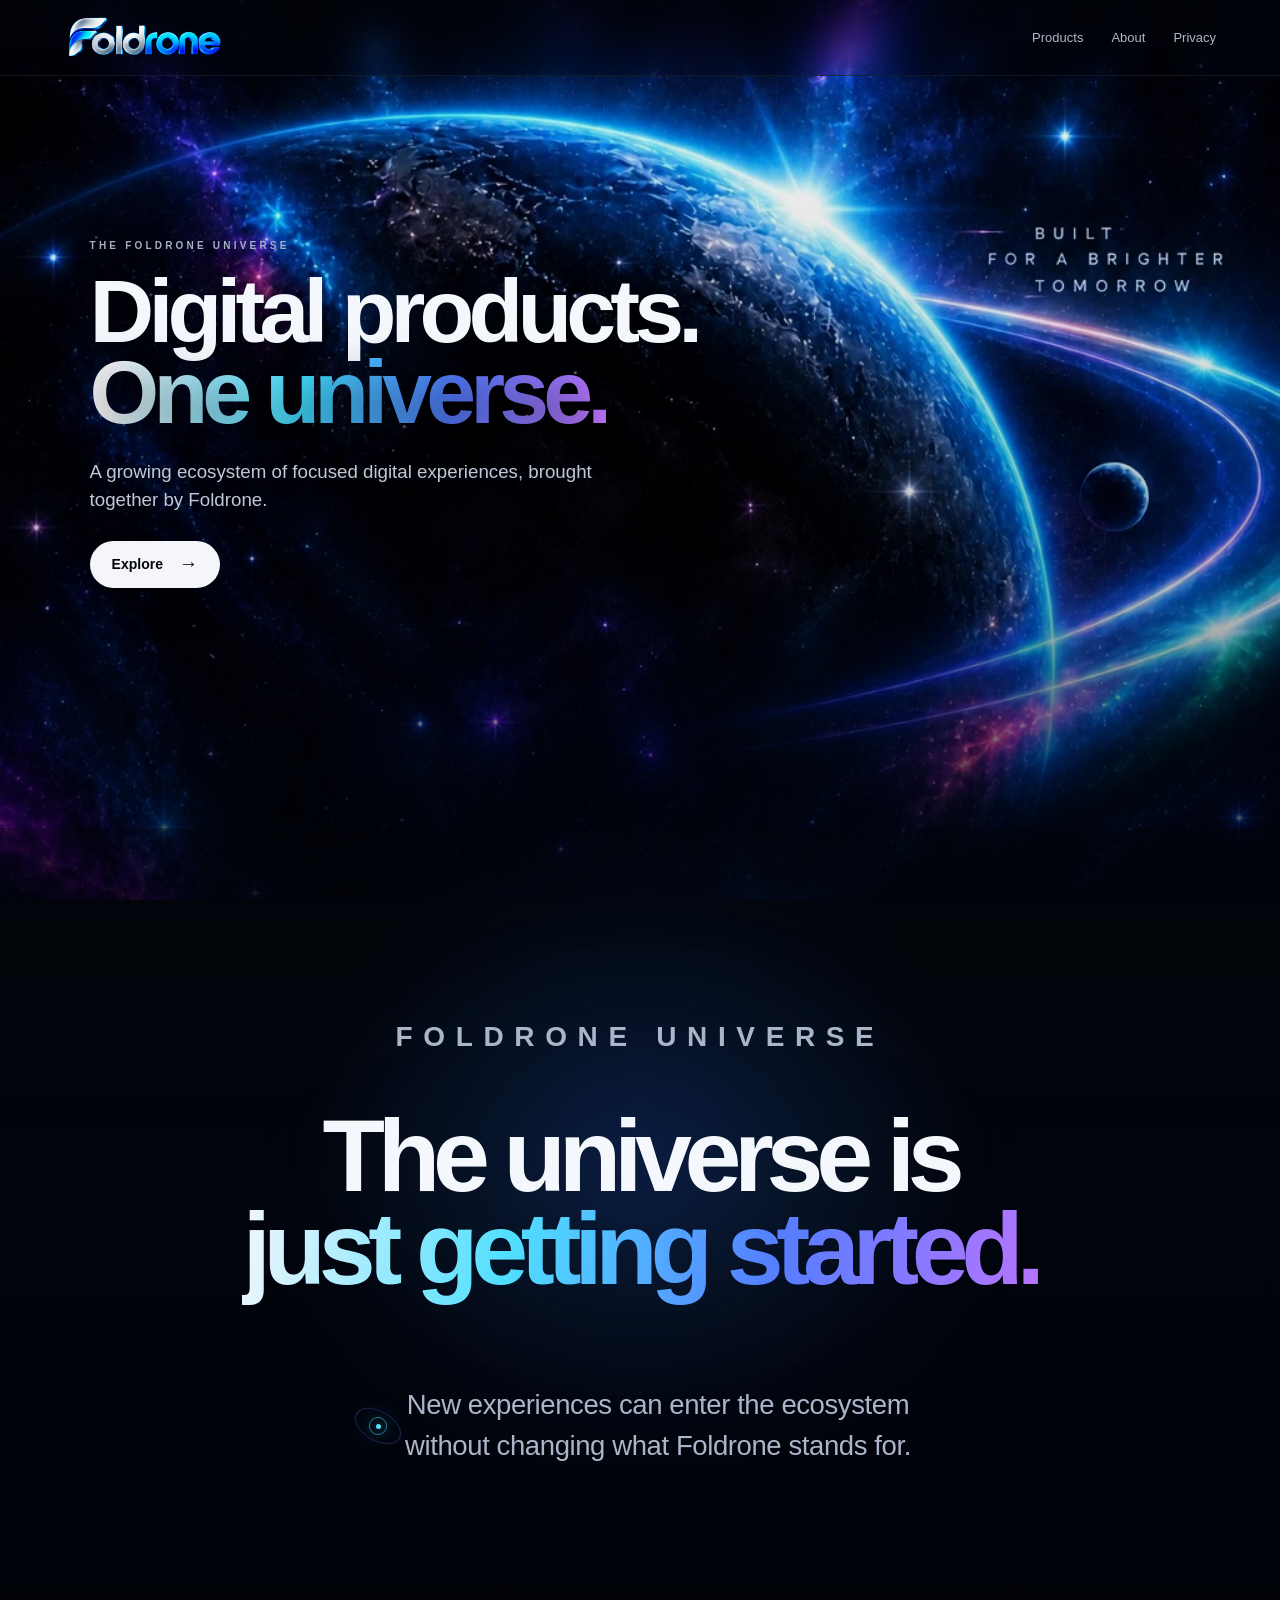
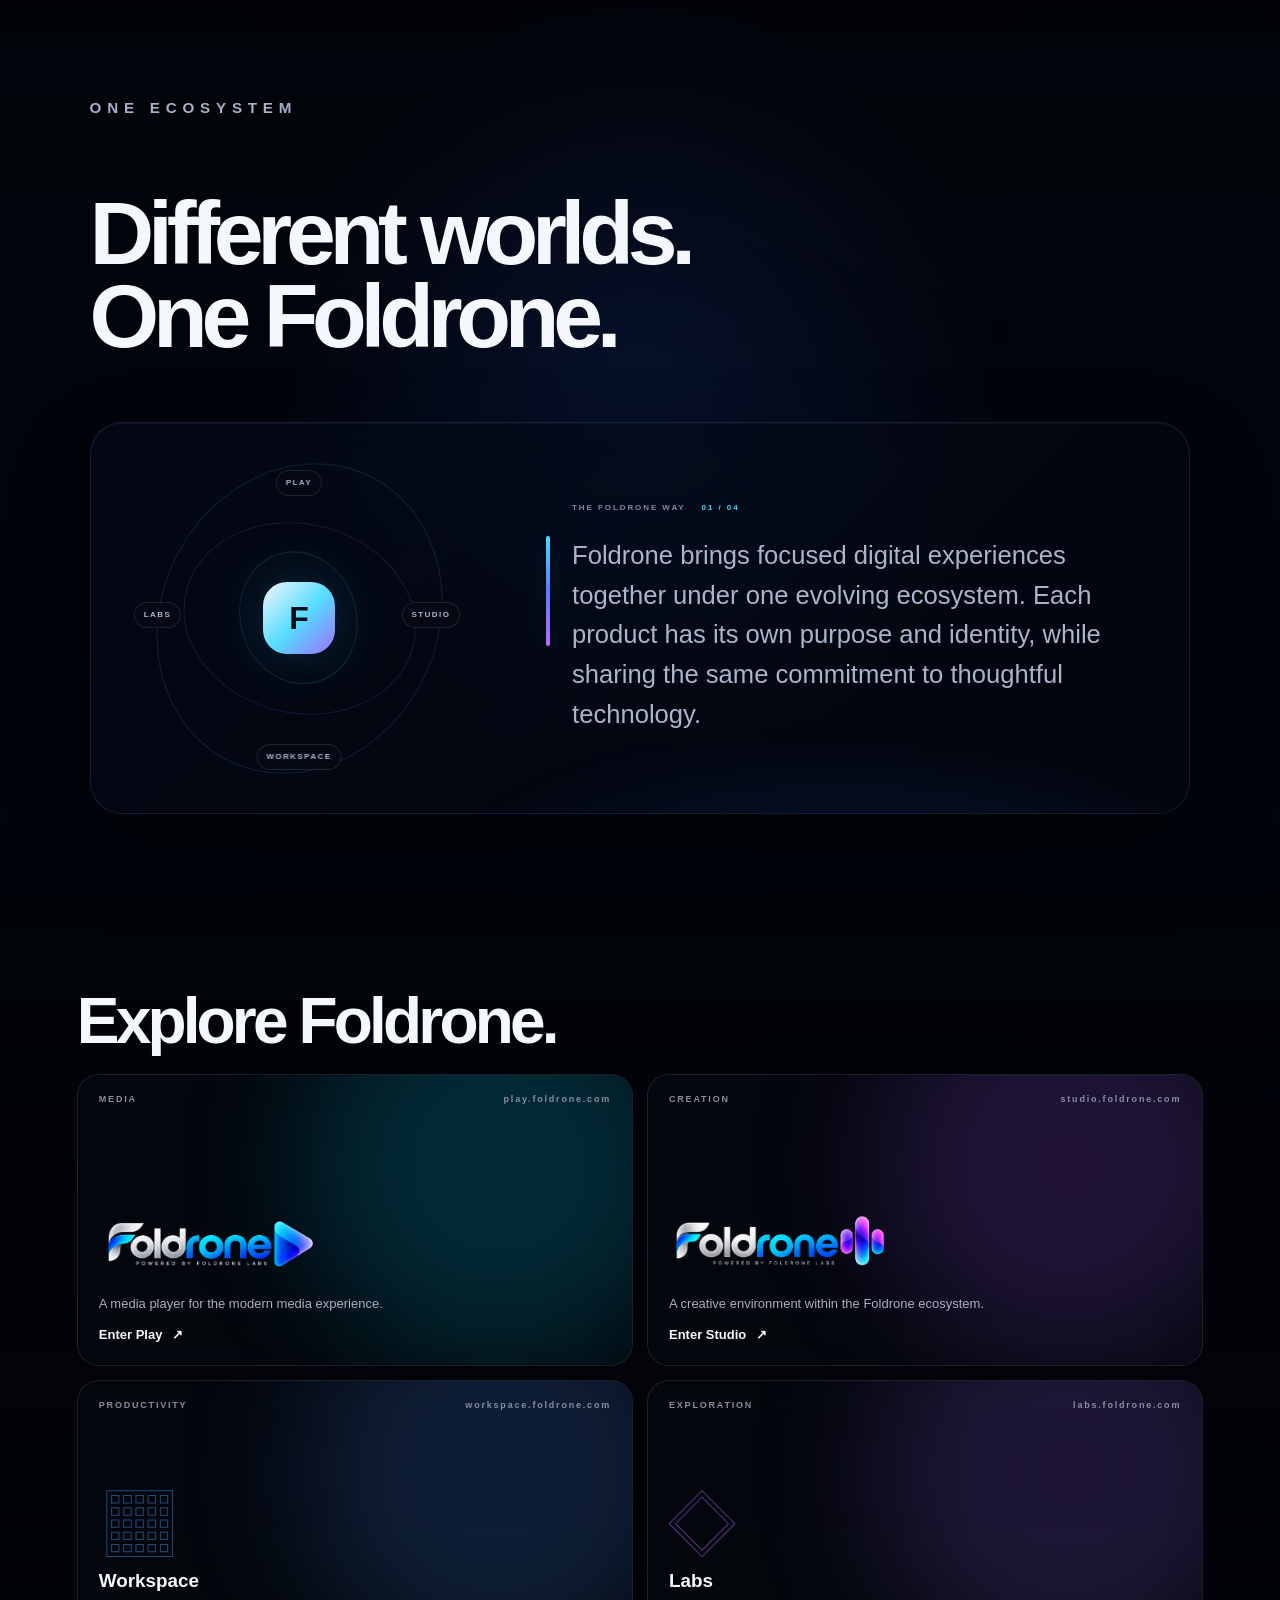
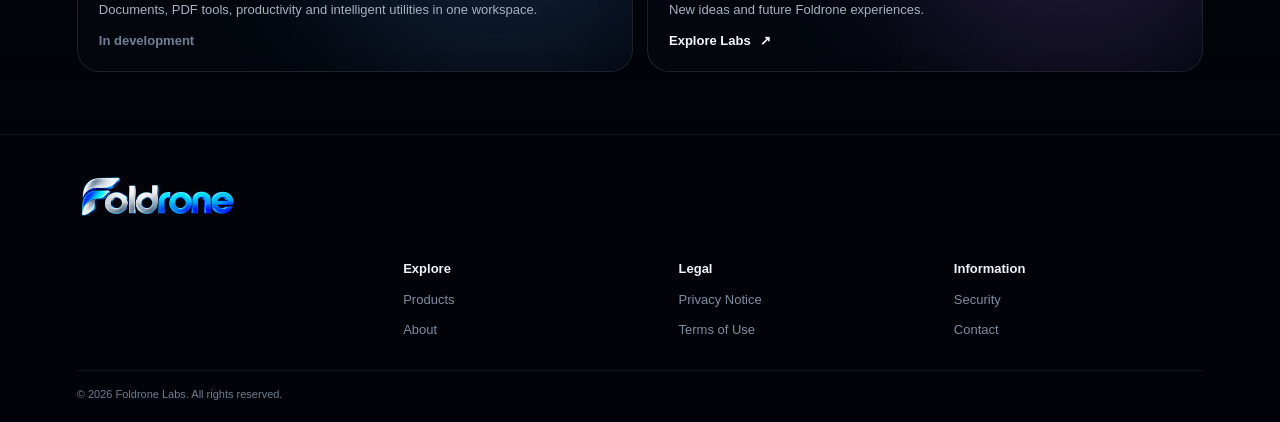
==== commit 902cd9ad: "Add files via upload" ====
--- a/index.html
+++ b/index.html
@@ -21,6 +21,7 @@
         <span class="orbit-node node-play">PLAY</span><span class="orbit-node node-studio">STUDIO</span><span class="orbit-node node-workspace">WORKSPACE</span><span class="orbit-node node-labs">LABS</span>
       </div>
       <div class="ecosystem-copy">
+        <div class="ecosystem-copy-label">THE FOLDRONE WAY <span>01 / 04</span></div>
         <span class="copy-line" aria-hidden="true"></span>
         <p>Foldrone brings focused digital experiences together under one evolving ecosystem. Each product has its own purpose and identity, while sharing the same commitment to thoughtful technology.</p>
       </div>
--- a/styles.css
+++ b/styles.css
@@ -102,3 +102,69 @@
  .top-control{right:13px;bottom:17px}
 }
 @media (prefers-reduced-motion:reduce){.ring-one,.ring-two,.ring-three{animation:none!important}}
+
+/* V13: continuous cosmic composition, tighter rhythm, cinematic contact page. */
+.home-page .universe-bg{
+  position:fixed;
+  inset:0;
+  z-index:-30;
+  background:#02040a url("/assets/foldrone-universe-bg.webp") center top/cover no-repeat;
+}
+.home-page .universe-bg:after{
+  background:linear-gradient(180deg,rgba(0,2,8,.04) 0%,rgba(0,2,8,.10) 34%,rgba(0,2,8,.26) 66%,rgba(0,2,8,.82) 100%);
+}
+.home-page .hero{background:none;min-height:min(92svh,900px);padding-top:96px;padding-bottom:62px}
+.home-page .universe-story{background:linear-gradient(180deg,rgba(2,4,10,.22),rgba(2,4,10,.46));}
+.home-page .universe-story:before{background:radial-gradient(circle at 50% 40%,rgba(39,107,255,.09),transparent 42%),linear-gradient(180deg,rgba(2,4,10,.16),rgba(3,6,16,.34) 50%,rgba(2,4,10,.22));}
+.home-page .universe-story:after{opacity:.55}
+.home-page .story-start{min-height:clamp(500px,64vh,700px);padding-top:clamp(90px,9vw,130px);padding-bottom:clamp(70px,9vw,120px)}
+.home-page .story-start-kicker{margin-bottom:clamp(34px,4vw,56px)}
+.home-page .story-start-message{margin-top:clamp(58px,7vw,92px)}
+.home-page .story-ecosystem{min-height:clamp(600px,74vh,800px);padding-top:clamp(78px,9vw,120px);padding-bottom:clamp(78px,9vw,120px)}
+.home-page .ecosystem-panel{margin-top:clamp(42px,5vw,70px);min-height:300px;padding:30px clamp(22px,3vw,42px);background:linear-gradient(135deg,rgba(4,10,24,.76),rgba(4,8,17,.45));}
+.home-page .ecosystem-copy{grid-template-columns:4px minmax(0,1fr);padding-top:34px}
+.ecosystem-copy-label{position:absolute;top:0;left:26px;color:#7e8ba0;font-size:8px;letter-spacing:.24em;font-weight:800}
+.ecosystem-copy-label span{margin-left:12px;color:#43d8ff}
+.home-page .products{padding-top:62px;padding-bottom:62px;background:linear-gradient(180deg,rgba(2,4,10,.18),rgba(2,4,10,.72));}
+.home-page .products:before{background:linear-gradient(180deg,rgba(2,4,10,.20),rgba(2,4,10,.58) 92%,rgba(2,4,10,.82));}
+.home-page .cosmic-transition{display:none}
+.home-page .footer{background:rgba(2,4,10,.66)}
+
+/* Contact: intentional composition instead of a giant centered text row. */
+.contact-page .universe-bg{background-position:center top;background-size:cover}
+.contact-page .legal-page{background:linear-gradient(180deg,rgba(1,3,8,.38),rgba(1,3,8,.78));}
+.contact-main{width:min(1120px,100%);margin:0 auto;min-height:calc(100svh - 76px)!important;padding:clamp(120px,14vw,170px) clamp(22px,6vw,72px) 90px;display:block!important;}
+.contact-shell{min-height:calc(100svh - 250px);display:grid;grid-template-columns:minmax(0,1.05fr) minmax(300px,.95fr);align-items:center;gap:clamp(44px,7vw,100px);}
+.contact-intro h1{margin:0;font-size:clamp(3.8rem,7vw,7rem);line-height:.88;letter-spacing:-.07em;font-weight:780;}
+.contact-intro h1 span{background:linear-gradient(100deg,#f5f7fb,#43ddff 44%,#8e72ff 86%);-webkit-background-clip:text;background-clip:text;color:transparent;}
+.contact-lead{max-width:560px;margin:32px 0 0;color:#aeb9ca;font-size:clamp(1.05rem,1.8vw,1.3rem);line-height:1.55;}
+.contact-links{display:grid;gap:12px;}
+.contact-card{position:relative;min-height:154px;padding:24px 26px;border:1px solid rgba(255,255,255,.12);border-radius:24px;background:linear-gradient(135deg,rgba(6,14,27,.82),rgba(3,7,15,.54));backdrop-filter:blur(18px);-webkit-backdrop-filter:blur(18px);box-shadow:inset 0 1px rgba(255,255,255,.05),0 24px 60px rgba(0,0,0,.24);display:flex;flex-direction:column;justify-content:center;overflow:hidden;transition:transform .25s,border-color .25s;}
+.contact-card:before{content:"";position:absolute;width:180px;height:180px;right:-70px;top:-90px;border-radius:50%;background:radial-gradient(circle,rgba(45,209,255,.20),transparent 68%);}
+.contact-card:nth-child(2):before{background:radial-gradient(circle,rgba(145,90,255,.20),transparent 68%)}
+.contact-card:hover{transform:translateY(-3px);border-color:rgba(77,211,255,.32)}
+.contact-index{position:absolute;top:20px;right:22px;color:#68778d;font-size:9px;letter-spacing:.2em;font-weight:800;}
+.contact-card-label{color:#77869b;font-size:9px;letter-spacing:.24em;font-weight:800;margin-bottom:8px;}
+.contact-card strong{font-size:clamp(1.05rem,2vw,1.35rem);font-weight:700;color:#f4f7fb;word-break:break-word;}
+.contact-card .contact-arrow{position:absolute;right:23px;bottom:20px;color:#45dfff;font-size:18px;}
+.contact-page .legal-footer{background:rgba(2,4,10,.68)}
+
+@media (max-width:620px){
+  .home-page .universe-bg{background-size:cover;background-position:center top;}
+  .home-page .hero{min-height:88svh;padding:78px 18px 42px;}
+  .home-page .story-start{min-height:520px;padding-top:78px;padding-bottom:74px;text-align:center;}
+  .home-page .story-start-message{margin-top:62px;}
+  .home-page .story-ecosystem{min-height:690px;padding-top:70px;padding-bottom:76px;}
+  .home-page .ecosystem-panel{margin-top:40px;min-height:0;padding:26px 16px 24px;gap:24px;}
+  .home-page .ecosystem-orbit{width:min(250px,76vw);}
+  .home-page .ecosystem-copy{padding-top:30px;}
+  .ecosystem-copy-label{left:18px;}
+  .home-page .products{padding-top:48px;padding-bottom:54px;}
+  .contact-main{padding:112px 18px 62px!important;min-height:calc(100svh - 62px)!important;}
+  .contact-shell{min-height:0;display:block;}
+  .contact-intro h1{font-size:clamp(3.3rem,15vw,5.2rem);line-height:.9;}
+  .contact-lead{margin-top:24px;font-size:1rem;}
+  .contact-links{margin-top:42px;gap:11px;}
+  .contact-card{min-height:135px;padding:22px;border-radius:20px;}
+  .internal-back{right:67px;}
+}
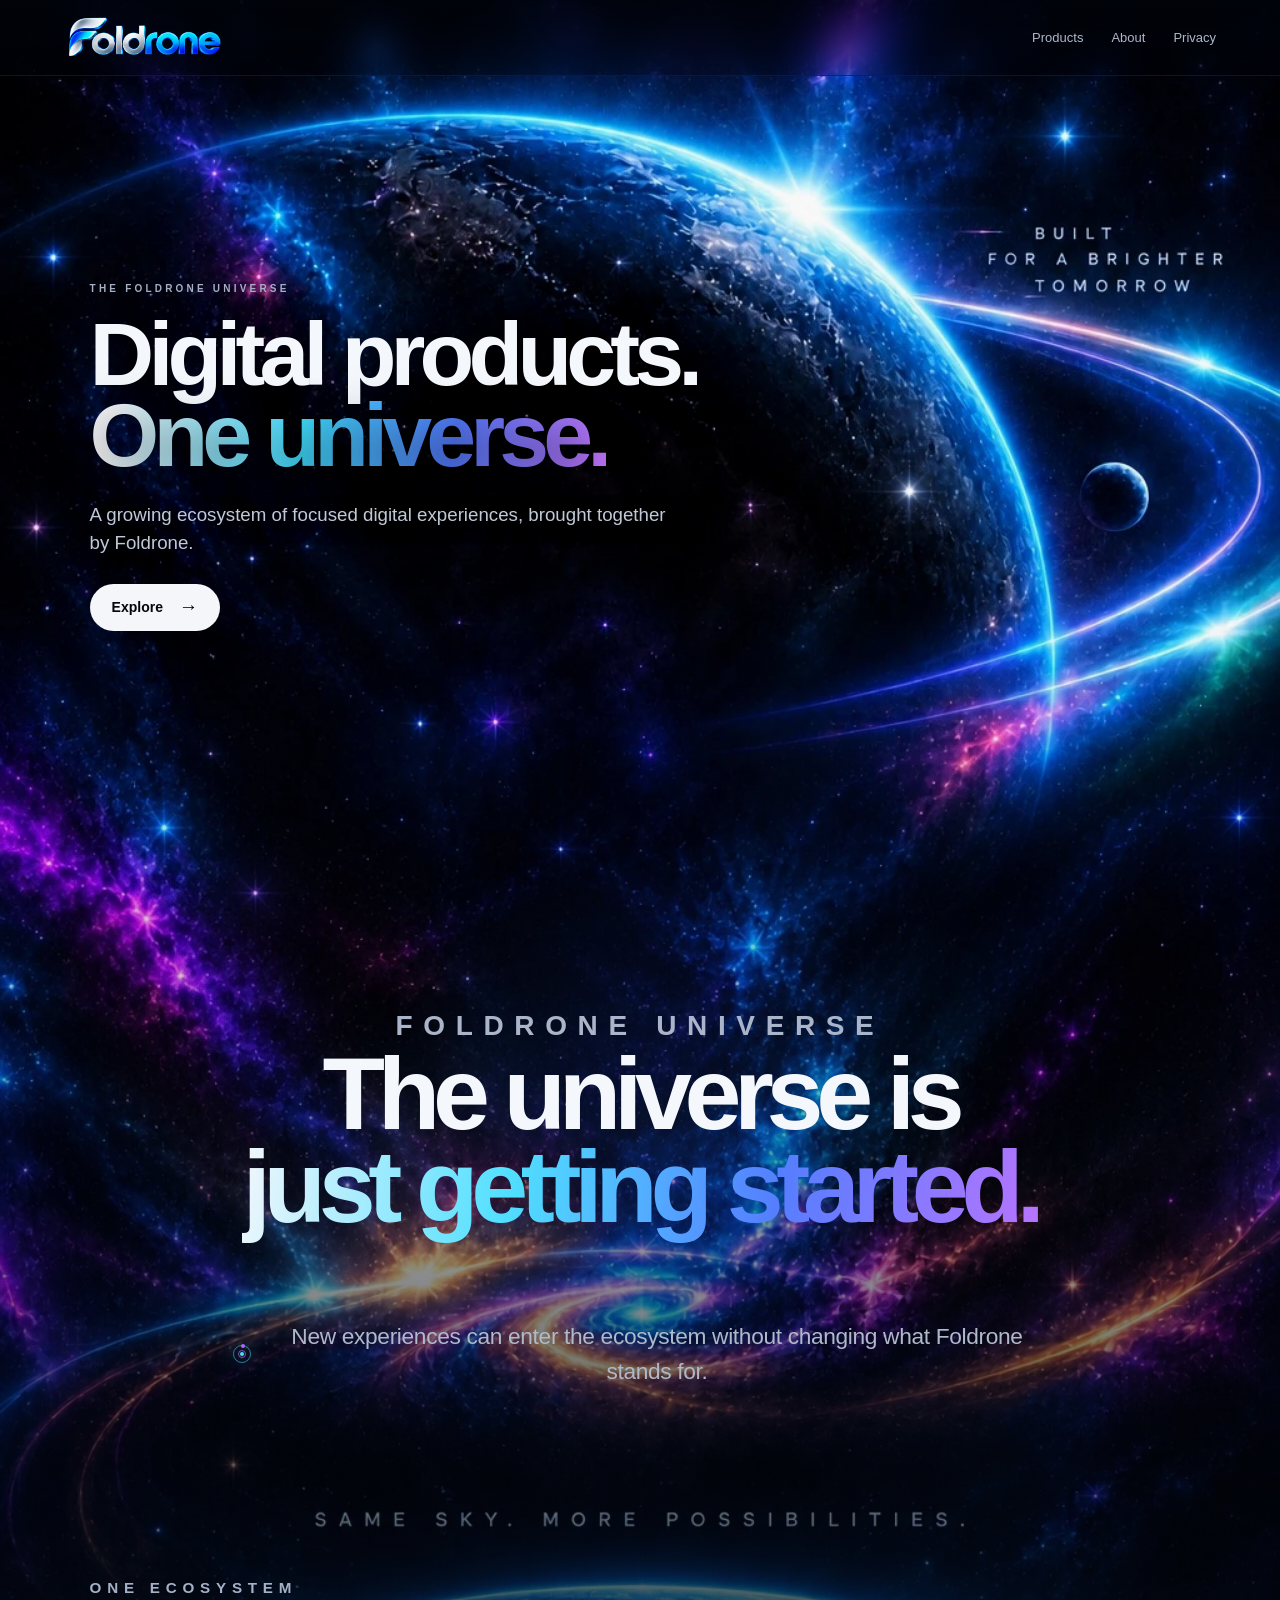
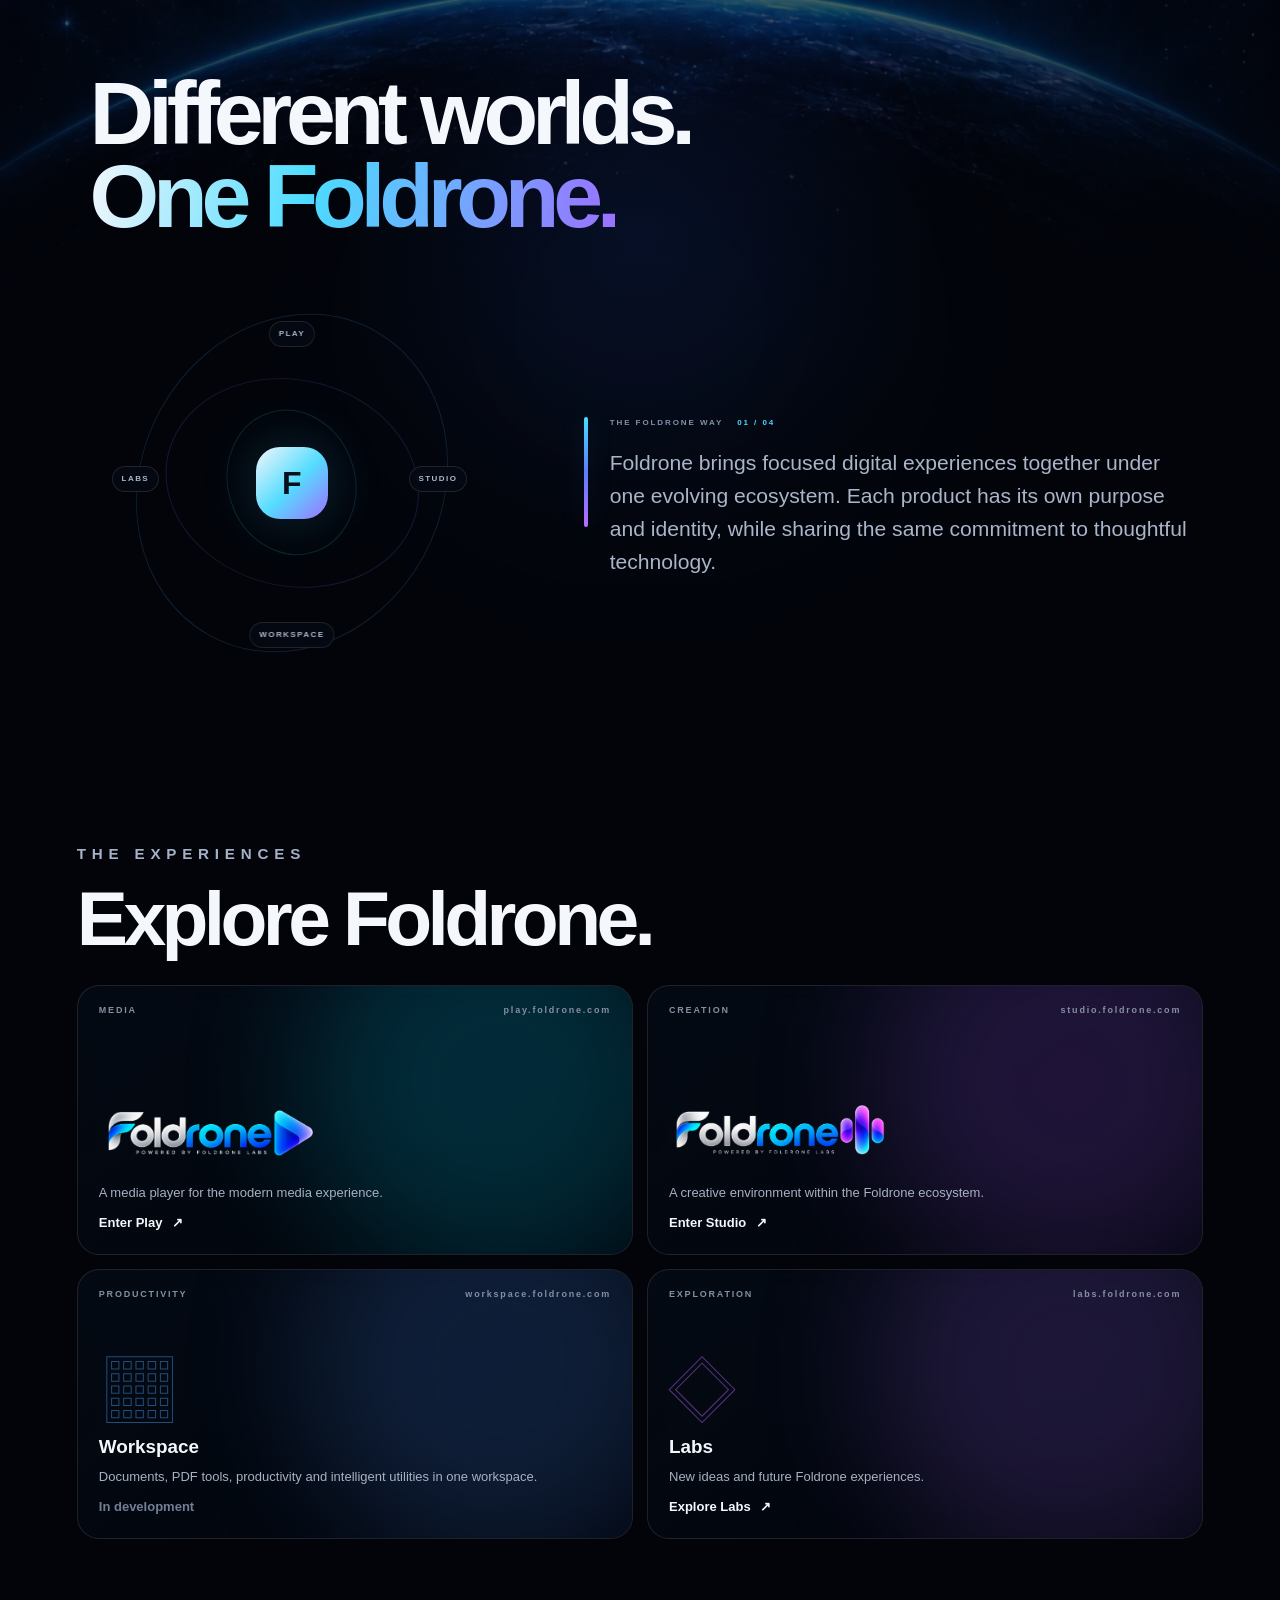
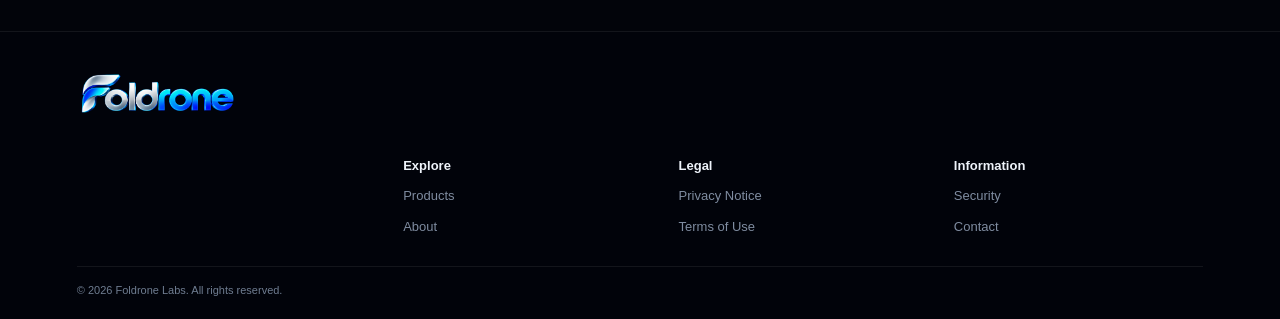
==== commit 08d42438: "Add files via upload" ====
--- a/index.html
+++ b/index.html
@@ -1,31 +1,91 @@
-<!doctype html><html lang="en"><head><meta charset="utf-8"><meta name="viewport" content="width=device-width,initial-scale=1,viewport-fit=cover"><meta name="theme-color" content="#02040a"><meta name="color-scheme" content="dark"><meta name="description" content="Foldrone. Digital products. One universe."><link rel="icon" href="/assets/foldrone-wordmark.webp"><link rel="manifest" href="/manifest.webmanifest"><link rel="stylesheet" href="/styles.css"><title>Foldrone | The Foldrone Universe</title></head><body class="home-page"><div class="universe-bg" aria-hidden="true"></div><div class="ambient-glow ambient-a" aria-hidden="true"></div><div class="ambient-glow ambient-b" aria-hidden="true"></div><div class="ambient-stars" aria-hidden="true"></div><a class="skip" href="#main">Skip to content</a><header class="header"><a class="brand" href="/" aria-label="Foldrone home"><img src="/assets/foldrone-wordmark.webp" alt="Foldrone" draggable="false"></a><nav class="desktop-nav" aria-label="Primary navigation"><a href="#products">Products</a><a href="/about.html">About</a><a href="/privacy.html">Privacy</a></nav><button class="menu-button" type="button" aria-label="Open menu" aria-controls="mobile-menu" aria-expanded="false"><span></span><span></span><span></span></button><nav class="mobile-menu" id="mobile-menu" aria-label="Mobile navigation"><div class="mobile-products"><button class="mobile-menu-label" type="button" aria-expanded="false" aria-controls="mobile-products-list"><span aria-hidden="true">▸</span> Products</button><div class="mobile-product-grid" id="mobile-products-list"><a href="https://play.foldrone.com">Foldrone Play</a><a href="https://studio.foldrone.com">Foldrone Studio</a><a href="https://workspace.foldrone.com">Foldrone Workspace</a><a href="https://labs.foldrone.com">Foldrone Labs</a></div></div><a href="/about.html">About</a><a href="/security.html">Security</a><a href="/privacy.html">Privacy</a><a href="/contact.html">Contact</a></nav></header><main id="main"><section class="hero"><div class="hero-copy"><p class="kicker">THE FOLDRONE UNIVERSE</p><h1>Digital products.<br><span>One universe.</span></h1><p class="lead">A growing ecosystem of focused digital experiences, brought together by Foldrone.</p><a class="hero-button" href="#products">Explore <span>→</span></a></div></section>
-<section class="universe-story story-start" aria-labelledby="story-start-title">
-  <div class="story-start-aura" aria-hidden="true"></div>
-  <div class="story-inner">
-    <p class="story-kicker story-start-kicker">FOLDRONE UNIVERSE</p>
-    <h2 id="story-start-title">The universe is<br><span>just getting started.</span></h2>
-    <div class="story-start-message">
-      <span class="message-orbit" aria-hidden="true"><i></i></span>
-      <p>New experiences can enter the ecosystem<br class="desktop-break"> without changing what Foldrone stands for.</p>
-    </div>
-  </div>
-</section>
-<section class="universe-story story-ecosystem" aria-labelledby="story-ecosystem-title">
-  <div class="story-inner">
-    <p class="story-kicker">ONE ECOSYSTEM</p>
-    <h2 id="story-ecosystem-title">Different worlds.<br>One Foldrone.</h2>
-    <div class="ecosystem-panel">
-      <div class="ecosystem-orbit" aria-hidden="true">
-        <span class="orbit-ring ring-one"></span><span class="orbit-ring ring-two"></span><span class="orbit-ring ring-three"></span>
-        <span class="orbit-core">F</span>
-        <span class="orbit-node node-play">PLAY</span><span class="orbit-node node-studio">STUDIO</span><span class="orbit-node node-workspace">WORKSPACE</span><span class="orbit-node node-labs">LABS</span>
-      </div>
-      <div class="ecosystem-copy">
-        <div class="ecosystem-copy-label">THE FOLDRONE WAY <span>01 / 04</span></div>
-        <span class="copy-line" aria-hidden="true"></span>
-        <p>Foldrone brings focused digital experiences together under one evolving ecosystem. Each product has its own purpose and identity, while sharing the same commitment to thoughtful technology.</p>
+<!doctype html>
+<html lang="en">
+<head>
+<meta charset="utf-8">
+<meta name="viewport" content="width=device-width,initial-scale=1,viewport-fit=cover">
+<meta name="theme-color" content="#02040a">
+<meta name="color-scheme" content="dark">
+<meta name="description" content="Foldrone. Digital products. One universe.">
+<link rel="icon" href="/assets/foldrone-wordmark.webp">
+<link rel="manifest" href="/manifest.webmanifest">
+<link rel="stylesheet" href="/styles.css">
+<title>Foldrone | The Foldrone Universe</title>
+</head>
+<body class="home-page">
+<div class="universe-bg" aria-hidden="true"></div>
+<div class="ambient-glow ambient-a" aria-hidden="true"></div>
+<div class="ambient-glow ambient-b" aria-hidden="true"></div>
+<a class="skip" href="#main">Skip to content</a>
+<header class="header">
+  <a class="brand" href="/" aria-label="Foldrone home"><img src="/assets/foldrone-wordmark.webp" alt="Foldrone" draggable="false"></a>
+  <nav class="desktop-nav" aria-label="Primary navigation">
+    <a href="#products">Products</a><a href="/about.html">About</a><a href="/privacy.html">Privacy</a>
+  </nav>
+  <button class="menu-button" type="button" aria-label="Open menu" aria-controls="mobile-menu" aria-expanded="false"><span></span><span></span><span></span></button>
+  <nav class="mobile-menu" id="mobile-menu" aria-label="Mobile navigation">
+    <div class="mobile-products">
+      <button class="mobile-menu-label" type="button" aria-expanded="false" aria-controls="mobile-products-list"><span aria-hidden="true">▸</span> Products</button>
+      <div class="mobile-product-grid" id="mobile-products-list">
+        <a href="https://play.foldrone.com">Foldrone Play</a><a href="https://studio.foldrone.com">Foldrone Studio</a>
+        <a href="https://workspace.foldrone.com">Foldrone Workspace</a><a href="https://labs.foldrone.com">Foldrone Labs</a>
       </div>
     </div>
-  </div>
-</section>
-<section class="products" id="products"><div class="section-head"><h2>Explore Foldrone.</h2></div><div class="product-grid"><a class="product-card play" href="https://play.foldrone.com"><div class="card-meta"><span>MEDIA</span><span>play.foldrone.com</span></div><img src="/assets/foldrone-play-wordmark.webp" alt="Foldrone Play" class="product-logo" draggable="false"><p>A media player for the modern media experience.</p><span class="card-action">Enter Play <b>↗</b></span></a><a class="product-card studio" href="https://studio.foldrone.com"><div class="card-meta"><span>CREATION</span><span>studio.foldrone.com</span></div><img src="/assets/foldrone-studio-wordmark.webp" alt="Foldrone Studio" class="product-logo" draggable="false"><p>A creative environment within the Foldrone ecosystem.</p><span class="card-action">Enter Studio <b>↗</b></span></a><article class="product-card workspace"><div class="card-meta"><span>PRODUCTIVITY</span><span>workspace.foldrone.com</span></div><div class="symbol">▦</div><h3>Workspace</h3><p>Documents, PDF tools, productivity and intelligent utilities in one workspace.</p><span class="card-action muted">In development</span></article><article class="product-card labs"><div class="card-meta"><span>EXPLORATION</span><span>labs.foldrone.com</span></div><div class="symbol diamond">◇</div><h3>Labs</h3><p>New ideas and future Foldrone experiences.</p><a class="card-action" href="https://labs.foldrone.com">Explore Labs <b>↗</b></a></article></div></section><section class="cosmic-transition" aria-hidden="true"><div class="transition-light"></div></section></main><button class="space-control top-control" type="button" aria-label="Return to top" title="Return to top"><svg viewBox="0 0 32 32" aria-hidden="true"><path d="M16 3c4 3 6 8 6 13v3l4 5-7-2-3 6-3-6-7 2 4-5v-3c0-5 2-10 6-13Z"/><circle cx="16" cy="11" r="2"/><path d="M11 26l-3 3M21 26l3 3"/></svg></button><footer class="footer"><a class="footer-brand" href="/" aria-label="Foldrone home"><img src="/assets/foldrone-wordmark.webp" alt="Foldrone" draggable="false"></a><div class="footer-columns"><div><strong>Explore</strong><a href="#products">Products</a><a href="/about.html">About</a></div><div><strong>Legal</strong><a href="/privacy.html">Privacy Notice</a><a href="/terms.html">Terms of Use</a></div><div><strong>Information</strong><a href="/security.html">Security</a><a href="/contact.html">Contact</a></div></div><div class="footer-bottom">© 2026 <a href="https://www.facebook.com/foldronelabs/" rel="noopener noreferrer">Foldrone Labs</a>. All rights reserved.</div></footer><script src="/script.js" defer></script></body></html>+    <a href="/about.html">About</a><a href="/security.html">Security</a><a href="/privacy.html">Privacy</a><a href="/contact.html">Contact</a>
+  </nav>
+</header>
+<main id="main">
+  <section class="hero">
+    <div class="hero-copy">
+      <p class="kicker">THE FOLDRONE UNIVERSE</p>
+      <h1>Digital products.<br><span>One universe.</span></h1>
+      <p class="lead">A growing ecosystem of focused digital experiences, brought together by Foldrone.</p>
+      <a class="hero-button" href="#products">Explore <span>→</span></a>
+    </div>
+  </section>
+
+  <section class="universe-story story-start" aria-labelledby="story-start-title">
+    <div class="story-inner">
+      <p class="story-kicker">FOLDRONE UNIVERSE</p>
+      <h2 id="story-start-title">The universe is<br><span>just getting started.</span></h2>
+      <div class="story-start-message">
+        <div class="signal-orbit" aria-hidden="true"><i></i><b></b></div>
+        <p>New experiences can enter the ecosystem without changing what Foldrone stands for.</p>
+      </div>
+    </div>
+  </section>
+
+  <section class="universe-story story-ecosystem" aria-labelledby="story-ecosystem-title">
+    <div class="story-inner">
+      <p class="story-kicker">ONE ECOSYSTEM</p>
+      <h2 id="story-ecosystem-title">Different worlds.<br><span>One Foldrone.</span></h2>
+      <div class="ecosystem-wrap">
+        <div class="ecosystem-orbit" aria-hidden="true">
+          <span class="orbit-ring ring-one"></span><span class="orbit-ring ring-two"></span><span class="orbit-ring ring-three"></span>
+          <span class="orbit-core">F</span>
+          <span class="orbit-node node-play">PLAY</span><span class="orbit-node node-studio">STUDIO</span><span class="orbit-node node-workspace">WORKSPACE</span><span class="orbit-node node-labs">LABS</span>
+        </div>
+        <div class="ecosystem-copy">
+          <span class="copy-line" aria-hidden="true"></span>
+          <div><div class="ecosystem-copy-label">THE FOLDRONE WAY <span>01 / 04</span></div><p>Foldrone brings focused digital experiences together under one evolving ecosystem. Each product has its own purpose and identity, while sharing the same commitment to thoughtful technology.</p></div>
+        </div>
+      </div>
+    </div>
+  </section>
+
+  <section class="products" id="products" aria-labelledby="products-title">
+    <div class="products-inner">
+      <div class="section-head"><p class="story-kicker">THE EXPERIENCES</p><h2 id="products-title">Explore Foldrone.</h2></div>
+      <div class="product-grid">
+        <a class="product-card play" href="https://play.foldrone.com"><div class="card-meta"><span>MEDIA</span><span>play.foldrone.com</span></div><img src="/assets/foldrone-play-wordmark.webp" alt="Foldrone Play" class="product-logo" draggable="false"><p>A media player for the modern media experience.</p><span class="card-action">Enter Play <b>↗</b></span></a>
+        <a class="product-card studio" href="https://studio.foldrone.com"><div class="card-meta"><span>CREATION</span><span>studio.foldrone.com</span></div><img src="/assets/foldrone-studio-wordmark.webp" alt="Foldrone Studio" class="product-logo" draggable="false"><p>A creative environment within the Foldrone ecosystem.</p><span class="card-action">Enter Studio <b>↗</b></span></a>
+        <article class="product-card workspace"><div class="card-meta"><span>PRODUCTIVITY</span><span>workspace.foldrone.com</span></div><div class="symbol">▦</div><h3>Workspace</h3><p>Documents, PDF tools, productivity and intelligent utilities in one workspace.</p><span class="card-action muted">In development</span></article>
+        <article class="product-card labs"><div class="card-meta"><span>EXPLORATION</span><span>labs.foldrone.com</span></div><div class="symbol diamond">◇</div><h3>Labs</h3><p>New ideas and future Foldrone experiences.</p><a class="card-action" href="https://labs.foldrone.com">Explore Labs <b>↗</b></a></article>
+      </div>
+    </div>
+  </section>
+</main>
+<button class="space-control top-control" type="button" aria-label="Return to top" title="Return to top"><svg viewBox="0 0 32 32" aria-hidden="true"><path d="M16 3c4 3 6 8 6 13v3l4 5-7-2-3 6-3-6-7 2 4-5v-3c0-5 2-10 6-13Z"/><circle cx="16" cy="11" r="2"/><path d="M11 26l-3 3M21 26l3 3"/></svg></button>
+<footer class="footer"><a class="footer-brand" href="/" aria-label="Foldrone home"><img src="/assets/foldrone-wordmark.webp" alt="Foldrone" draggable="false"></a><div class="footer-columns"><div><strong>Explore</strong><a href="#products">Products</a><a href="/about.html">About</a></div><div><strong>Legal</strong><a href="/privacy.html">Privacy Notice</a><a href="/terms.html">Terms of Use</a></div><div><strong>Information</strong><a href="/security.html">Security</a><a href="/contact.html">Contact</a></div></div><div class="footer-bottom">© 2026 <a href="https://www.facebook.com/foldronelabs/" rel="noopener noreferrer">Foldrone Labs</a>. All rights reserved.</div></footer>
+<script src="/script.js" defer></script>
+</body>
+</html>
--- a/styles.css
+++ b/styles.css
@@ -168,3 +168,108 @@
   .contact-card{min-height:135px;padding:22px;border-radius:20px;}
   .internal-back{right:67px;}
 }
+
+/* =========================================================
+   V14: Foldrone visual reset
+   One continuous universe, no isolated black islands.
+   ========================================================= */
+.home-page{background:#02040a;position:relative;isolation:isolate}
+.home-page .universe-bg{position:absolute;z-index:-10;top:0;left:0;right:0;height:min(155vw,2200px);background:#02040a url('/assets/foldrone-universe-bg.webp') center top/100% auto no-repeat}
+.home-page .universe-bg:after{content:"";position:absolute;inset:0;background:linear-gradient(180deg,rgba(0,2,8,.02) 0%,rgba(0,2,8,.03) 34%,rgba(2,4,10,.18) 52%,rgba(2,4,10,.58) 78%,#02040a 100%)}
+.home-page .ambient-glow,.home-page .ambient-stars{display:none}
+.home-page main{position:relative;z-index:1}
+.home-page .hero{min-height:clamp(720px,94svh,900px);padding:104px clamp(22px,7vw,110px) 74px;background:transparent;align-items:center}
+.home-page .hero-copy{margin-top:4vh}
+.home-page .hero h1{font-size:clamp(3.2rem,7vw,7rem)}
+.home-page .lead{max-width:590px}
+.home-page .universe-story{background:transparent;isolation:isolate}
+.home-page .universe-story:before{background:radial-gradient(circle at 50% 40%,rgba(45,105,255,.10),transparent 36%),linear-gradient(180deg,transparent,rgba(2,4,10,.10) 55%,rgba(2,4,10,.22))}
+.home-page .universe-story:after{opacity:.35}
+.home-page .story-start{min-height:clamp(510px,66vh,700px);padding:86px clamp(22px,7vw,110px) 92px;text-align:center}
+.home-page .story-start-kicker{margin-bottom:54px}
+.home-page .story-start h2{max-width:1050px}
+.home-page .story-start-message{position:relative;margin:86px auto 0;max-width:880px;display:flex;align-items:center;justify-content:center;gap:16px}
+.home-page .story-start-message p{margin:0;max-width:780px;color:#aeb9ca;font-size:clamp(1.02rem,2vw,1.42rem);line-height:1.55}
+.signal-orbit{position:relative;width:18px;height:18px;flex:0 0 18px;border:1px solid rgba(75,218,255,.55);border-radius:50%;box-shadow:0 0 22px rgba(52,195,255,.18)}
+.signal-orbit:before{content:"";position:absolute;inset:4px;border:1px solid rgba(164,105,255,.7);border-radius:50%}
+.signal-orbit i{position:absolute;width:4px;height:4px;border-radius:50%;background:#53ddff;top:6px;left:6px;box-shadow:0 0 12px #53ddff}
+.signal-orbit b{position:absolute;width:4px;height:4px;border-radius:50%;background:#a46dff;top:-2px;left:7px}
+.home-page .story-ecosystem{min-height:clamp(610px,76vh,820px);padding:96px clamp(22px,7vw,110px) 100px}
+.home-page .story-ecosystem h2 span{background:linear-gradient(100deg,#f4f7fc,#4bdcff 42%,#9b70ff 100%);-webkit-background-clip:text;background-clip:text;color:transparent}
+.home-page .ecosystem-wrap{margin-top:64px;display:grid;grid-template-columns:minmax(280px,.8fr) minmax(0,1.2fr);gap:clamp(32px,7vw,100px);align-items:center}
+.home-page .ecosystem-orbit{width:min(360px,34vw);aspect-ratio:1;margin:auto}
+.home-page .ecosystem-copy{padding:30px 0 0;grid-template-columns:4px minmax(0,1fr)}
+.home-page .ecosystem-copy p{font-size:clamp(1rem,1.8vw,1.32rem);max-width:650px}
+.home-page .ecosystem-copy-label{position:relative;top:auto;left:auto;margin-bottom:18px;color:#8290a5;font-size:8px;letter-spacing:.24em;font-weight:800}
+.home-page .ecosystem-copy-label span{margin-left:10px;color:#48d9ff}
+.home-page .products{padding:80px clamp(18px,6vw,100px) 92px;background:linear-gradient(180deg,transparent 0%,rgba(2,4,10,.30) 18%,rgba(2,4,10,.78) 100%)}
+.home-page .products:before{display:none}
+.home-page .products-inner{max-width:1160px;margin:0 auto}
+.home-page .section-head{margin-bottom:30px}
+.home-page .section-head .story-kicker{margin:0 0 16px}
+.home-page .section-head h2{font-size:clamp(2.8rem,6vw,5.6rem)}
+.home-page .product-card{background:linear-gradient(145deg,rgba(5,12,23,.72),rgba(3,7,14,.52));min-height:270px}
+.home-page .footer{background:rgba(2,4,10,.90)}
+
+/* Internal pages: stable top grid, cinematic but readable content. */
+.internal-page .universe-bg,.contact-page .universe-bg{position:fixed;inset:0;z-index:-20;background:#02040a url('/assets/foldrone-universe-bg.webp') center top/cover no-repeat}
+.internal-page .universe-bg:after,.contact-page .universe-bg:after{content:"";position:absolute;inset:0;background:linear-gradient(180deg,rgba(0,2,8,.26),rgba(0,2,8,.68) 70%,rgba(0,2,8,.94))}
+.internal-page .ambient-glow,.internal-page .ambient-stars,.contact-page .ambient-glow,.contact-page .ambient-stars{display:none}
+.internal-page .legal-page,.contact-page .legal-page{background:transparent}
+.internal-page .legal-header,.contact-page .legal-header{position:fixed;left:0;right:0;top:0;z-index:60}
+.internal-page .legal-main{padding-top:150px;padding-bottom:110px}
+.internal-page .legal-footer,.contact-page .legal-footer{background:rgba(2,4,10,.88)}
+.internal-back{top:15px;right:70px;width:43px;height:43px;border-radius:10px}
+
+/* Contact: compact mobile-first stack, never a squeezed desktop row. */
+.contact-main{width:min(1120px,100%);margin:0 auto;min-height:100svh!important;padding:140px clamp(20px,6vw,72px) 90px!important;display:flex!important;align-items:center}
+.contact-shell{width:100%;display:grid;grid-template-columns:minmax(0,1.1fr) minmax(300px,.9fr);align-items:center;gap:clamp(42px,7vw,100px)}
+.contact-intro .legal-kicker{margin-bottom:18px}
+.contact-intro h1{font-size:clamp(3.7rem,7.5vw,7.2rem);line-height:.88;letter-spacing:-.07em}
+.contact-intro h1 span{background:linear-gradient(100deg,#f5f7fb,#48dcff 42%,#9b70ff 88%);-webkit-background-clip:text;background-clip:text;color:transparent}
+.contact-lead{max-width:570px;margin:28px 0 0;color:#aeb9ca;font-size:clamp(1rem,1.8vw,1.25rem);line-height:1.55}
+.contact-links{display:grid;gap:14px}
+.contact-card{min-height:148px;padding:24px;border-radius:22px;background:linear-gradient(145deg,rgba(6,15,29,.84),rgba(3,7,15,.60));border:1px solid rgba(255,255,255,.12);box-shadow:inset 0 1px rgba(255,255,255,.06),0 20px 55px rgba(0,0,0,.30)}
+.contact-card strong{font-size:clamp(1rem,2vw,1.28rem)}
+
+@media (max-width:900px){
+ .home-page .hero{min-height:760px;padding:92px 24px 66px;align-items:flex-end}
+ .home-page .hero-copy{margin:0}
+ .home-page .ecosystem-wrap{grid-template-columns:1fr;gap:38px}
+ .home-page .ecosystem-orbit{width:min(330px,74vw)}
+ .home-page .ecosystem-copy{max-width:720px;margin:0 auto}
+ .contact-shell{grid-template-columns:1fr;gap:40px}
+ .contact-intro h1{max-width:720px}
+}
+@media (max-width:620px){
+ .home-page .universe-bg{height:900px;background-size:auto 900px;background-position:center top}
+ .home-page .universe-bg:after{background:linear-gradient(180deg,rgba(0,2,8,.02),rgba(0,2,8,.05) 38%,rgba(2,4,10,.30) 70%,#02040a 100%)}
+ .home-page .hero{min-height:690px;padding:76px 18px 48px;align-items:flex-end}
+ .home-page .hero h1{font-size:clamp(3.05rem,14vw,4.7rem);line-height:.89}
+ .home-page .lead{font-size:.98rem;margin-top:18px}
+ .home-page .story-start{min-height:560px;padding:72px 18px 86px}
+ .home-page .story-start-kicker{margin-bottom:50px}
+ .home-page .story-start h2{font-size:clamp(3rem,13.8vw,4.8rem);line-height:.91}
+ .home-page .story-start-message{margin-top:88px;gap:12px}
+ .home-page .story-start-message p{font-size:1rem;line-height:1.52}
+ .home-page .story-ecosystem{min-height:700px;padding:76px 18px 84px}
+ .home-page .story-kicker{margin-bottom:40px;font-size:.68rem;letter-spacing:.34em}
+ .home-page .story-ecosystem h2{font-size:clamp(3rem,13.5vw,4.8rem);line-height:.92}
+ .home-page .ecosystem-wrap{margin-top:48px;gap:32px}
+ .home-page .ecosystem-orbit{width:min(280px,78vw)}
+ .home-page .ecosystem-copy{padding-top:0;gap:13px}
+ .home-page .ecosystem-copy p{font-size:1rem;line-height:1.55}
+ .home-page .products{padding:58px 15px 70px}
+ .home-page .section-head{margin-bottom:24px}
+ .home-page .section-head h2{font-size:2.85rem}
+ .home-page .product-grid{gap:12px}
+ .home-page .product-card{min-height:268px}
+ .contact-main{padding:116px 18px 68px!important;align-items:flex-start}
+ .contact-shell{display:block}
+ .contact-intro h1{font-size:clamp(3.15rem,15vw,5.1rem);line-height:.9}
+ .contact-lead{margin-top:22px;font-size:1rem}
+ .contact-links{margin-top:36px;gap:12px}
+ .contact-card{min-height:132px;padding:22px;border-radius:20px}
+ .internal-back{top:9px;right:67px;width:43px;height:43px}
+}
+@media (prefers-reduced-motion:reduce){.home-page .universe-bg{scroll-behavior:auto}.signal-orbit *,.ambient-glow,.ambient-stars{animation:none!important}}
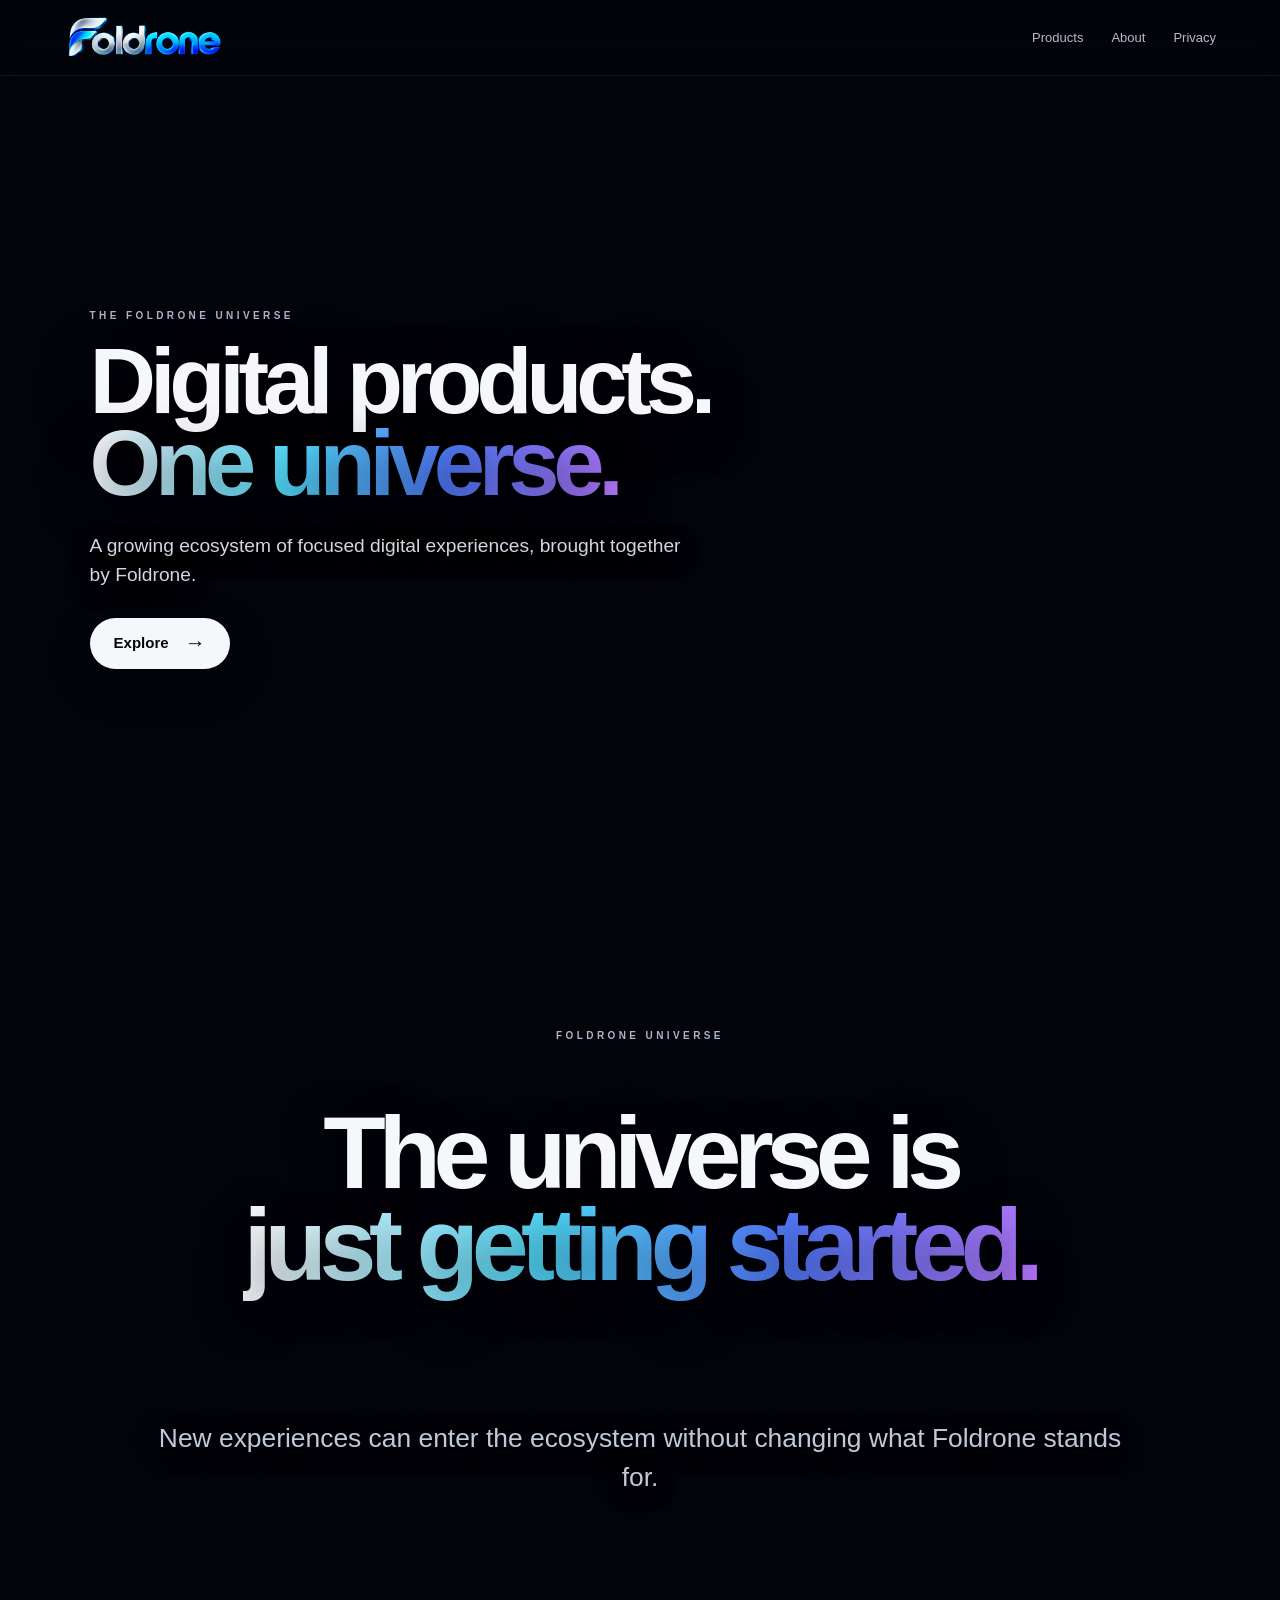
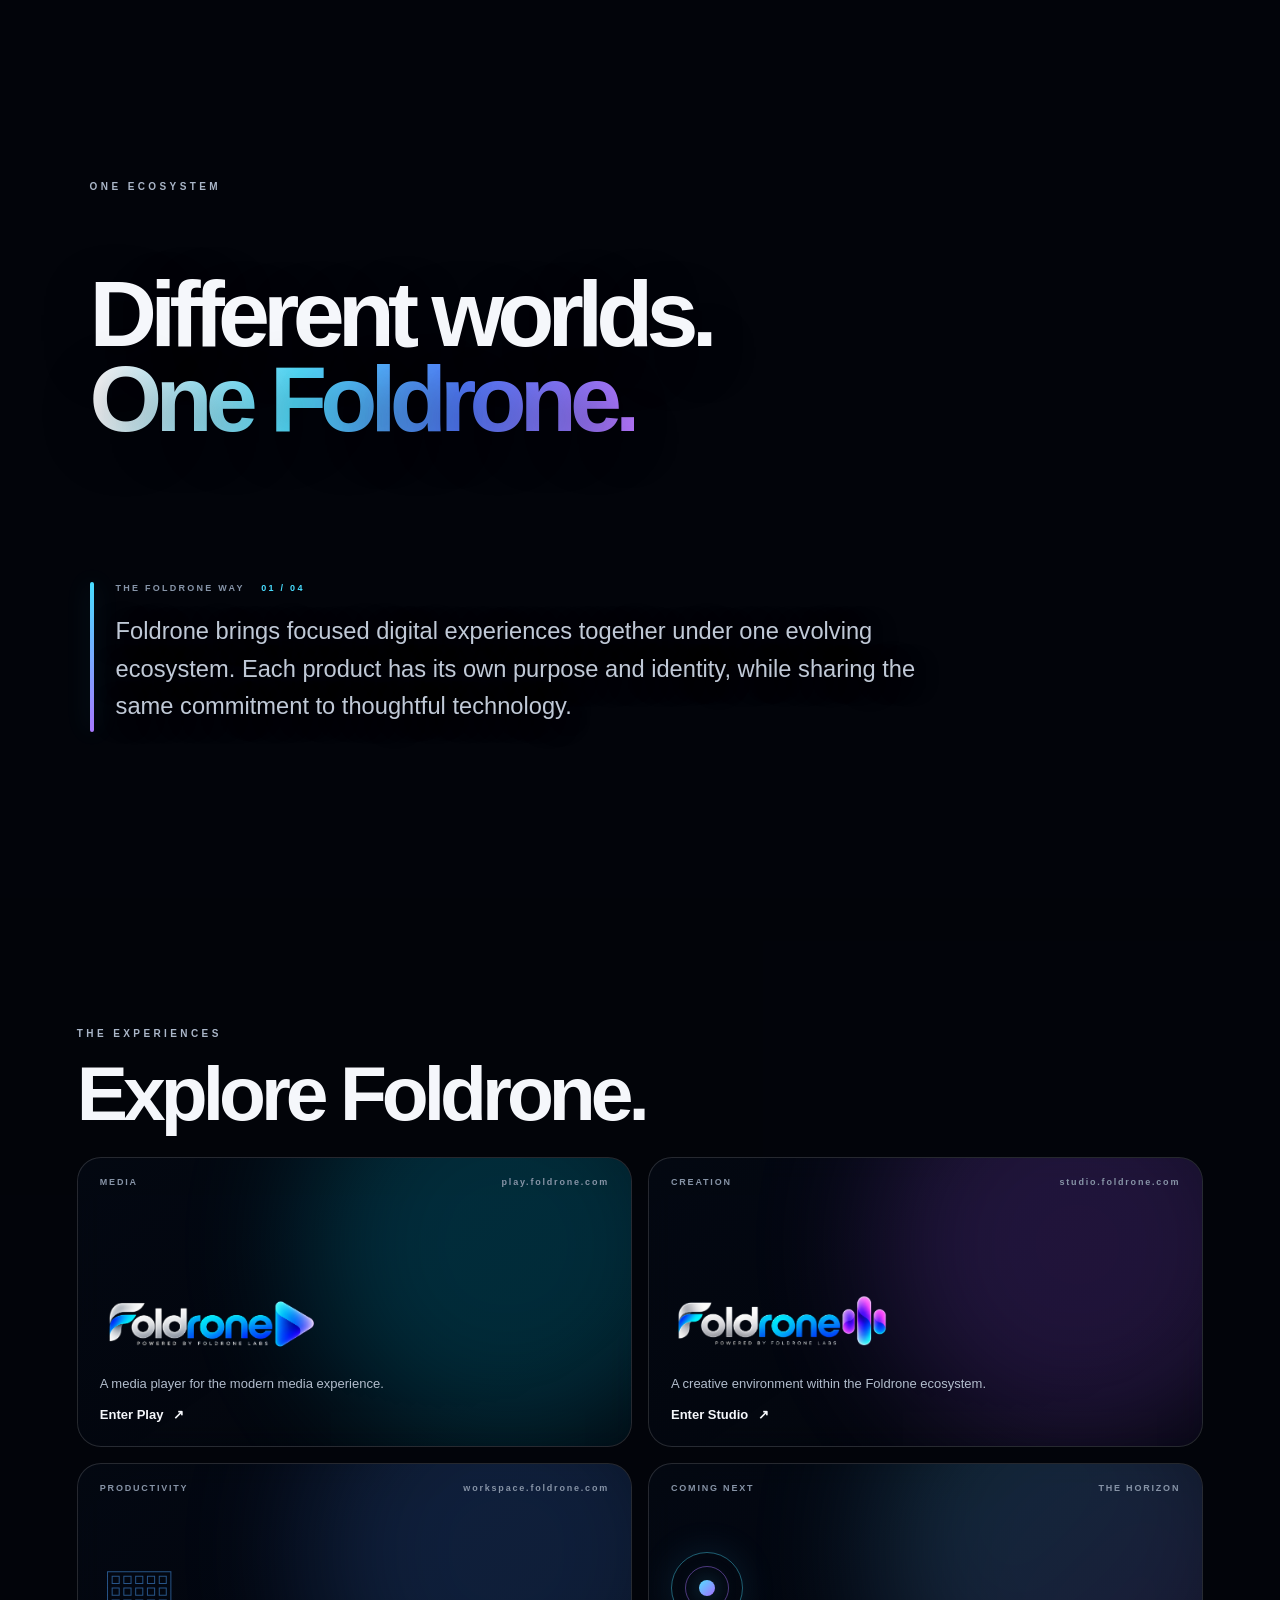
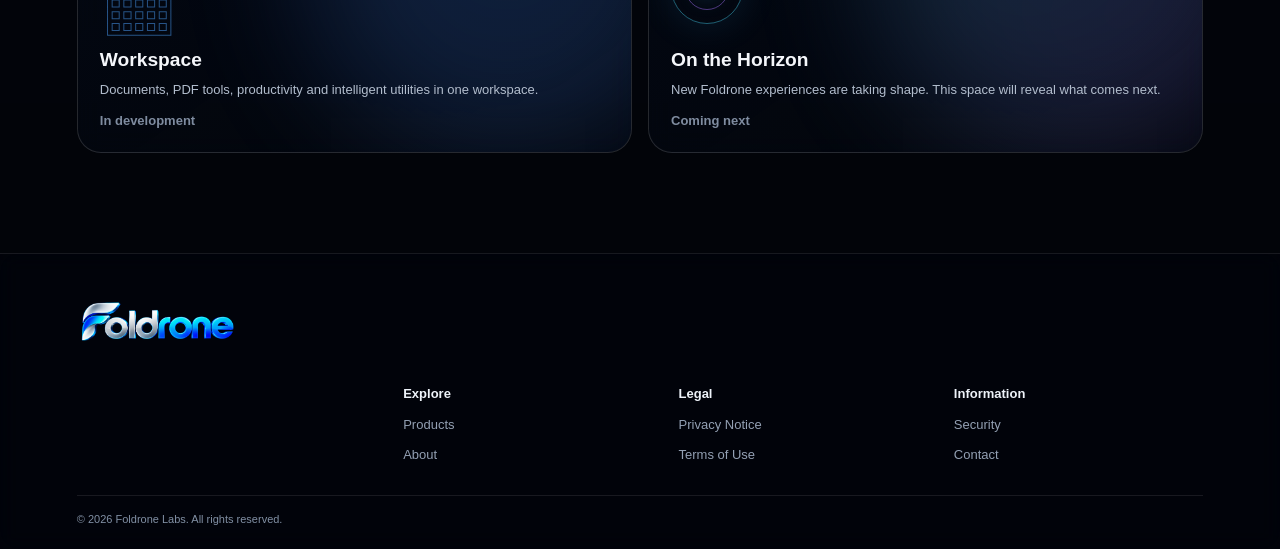
==== commit fff6df88: "Add files via upload" ====
--- a/index.html
+++ b/index.html
@@ -13,8 +13,7 @@
 </head>
 <body class="home-page">
 <div class="universe-bg" aria-hidden="true"></div>
-<div class="ambient-glow ambient-a" aria-hidden="true"></div>
-<div class="ambient-glow ambient-b" aria-hidden="true"></div>
+<div class="universe-vignette" aria-hidden="true"></div>
 <a class="skip" href="#main">Skip to content</a>
 <header class="header">
   <a class="brand" href="/" aria-label="Foldrone home"><img src="/assets/foldrone-wordmark.webp" alt="Foldrone" draggable="false"></a>
@@ -26,18 +25,19 @@
     <div class="mobile-products">
       <button class="mobile-menu-label" type="button" aria-expanded="false" aria-controls="mobile-products-list"><span aria-hidden="true">▸</span> Products</button>
       <div class="mobile-product-grid" id="mobile-products-list">
-        <a href="https://play.foldrone.com">Foldrone Play</a><a href="https://studio.foldrone.com">Foldrone Studio</a>
-        <a href="https://workspace.foldrone.com">Foldrone Workspace</a><a href="https://labs.foldrone.com">Foldrone Labs</a>
+        <a href="https://play.foldrone.com">Foldrone Play</a>
+        <a href="https://studio.foldrone.com">Foldrone Studio</a>
+        <a href="https://workspace.foldrone.com">Foldrone Workspace</a>
       </div>
     </div>
     <a href="/about.html">About</a><a href="/security.html">Security</a><a href="/privacy.html">Privacy</a><a href="/contact.html">Contact</a>
   </nav>
 </header>
 <main id="main">
-  <section class="hero">
+  <section class="hero" aria-labelledby="hero-title">
     <div class="hero-copy">
       <p class="kicker">THE FOLDRONE UNIVERSE</p>
-      <h1>Digital products.<br><span>One universe.</span></h1>
+      <h1 id="hero-title">Digital products.<br><span>One universe.</span></h1>
       <p class="lead">A growing ecosystem of focused digital experiences, brought together by Foldrone.</p>
       <a class="hero-button" href="#products">Explore <span>→</span></a>
     </div>
@@ -48,7 +48,6 @@
       <p class="story-kicker">FOLDRONE UNIVERSE</p>
       <h2 id="story-start-title">The universe is<br><span>just getting started.</span></h2>
       <div class="story-start-message">
-        <div class="signal-orbit" aria-hidden="true"><i></i><b></b></div>
         <p>New experiences can enter the ecosystem without changing what Foldrone stands for.</p>
       </div>
     </div>
@@ -58,15 +57,11 @@
     <div class="story-inner">
       <p class="story-kicker">ONE ECOSYSTEM</p>
       <h2 id="story-ecosystem-title">Different worlds.<br><span>One Foldrone.</span></h2>
-      <div class="ecosystem-wrap">
-        <div class="ecosystem-orbit" aria-hidden="true">
-          <span class="orbit-ring ring-one"></span><span class="orbit-ring ring-two"></span><span class="orbit-ring ring-three"></span>
-          <span class="orbit-core">F</span>
-          <span class="orbit-node node-play">PLAY</span><span class="orbit-node node-studio">STUDIO</span><span class="orbit-node node-workspace">WORKSPACE</span><span class="orbit-node node-labs">LABS</span>
-        </div>
-        <div class="ecosystem-copy">
-          <span class="copy-line" aria-hidden="true"></span>
-          <div><div class="ecosystem-copy-label">THE FOLDRONE WAY <span>01 / 04</span></div><p>Foldrone brings focused digital experiences together under one evolving ecosystem. Each product has its own purpose and identity, while sharing the same commitment to thoughtful technology.</p></div>
+      <div class="ecosystem-copy">
+        <span class="copy-line" aria-hidden="true"></span>
+        <div>
+          <div class="ecosystem-copy-label">THE FOLDRONE WAY <span>01 / 04</span></div>
+          <p>Foldrone brings focused digital experiences together under one evolving ecosystem. Each product has its own purpose and identity, while sharing the same commitment to thoughtful technology.</p>
         </div>
       </div>
     </div>
@@ -76,16 +71,41 @@
     <div class="products-inner">
       <div class="section-head"><p class="story-kicker">THE EXPERIENCES</p><h2 id="products-title">Explore Foldrone.</h2></div>
       <div class="product-grid">
-        <a class="product-card play" href="https://play.foldrone.com"><div class="card-meta"><span>MEDIA</span><span>play.foldrone.com</span></div><img src="/assets/foldrone-play-wordmark.webp" alt="Foldrone Play" class="product-logo" draggable="false"><p>A media player for the modern media experience.</p><span class="card-action">Enter Play <b>↗</b></span></a>
-        <a class="product-card studio" href="https://studio.foldrone.com"><div class="card-meta"><span>CREATION</span><span>studio.foldrone.com</span></div><img src="/assets/foldrone-studio-wordmark.webp" alt="Foldrone Studio" class="product-logo" draggable="false"><p>A creative environment within the Foldrone ecosystem.</p><span class="card-action">Enter Studio <b>↗</b></span></a>
-        <article class="product-card workspace"><div class="card-meta"><span>PRODUCTIVITY</span><span>workspace.foldrone.com</span></div><div class="symbol">▦</div><h3>Workspace</h3><p>Documents, PDF tools, productivity and intelligent utilities in one workspace.</p><span class="card-action muted">In development</span></article>
-        <article class="product-card labs"><div class="card-meta"><span>EXPLORATION</span><span>labs.foldrone.com</span></div><div class="symbol diamond">◇</div><h3>Labs</h3><p>New ideas and future Foldrone experiences.</p><a class="card-action" href="https://labs.foldrone.com">Explore Labs <b>↗</b></a></article>
+        <a class="product-card play" href="https://play.foldrone.com">
+          <div class="card-meta"><span>MEDIA</span><span>play.foldrone.com</span></div>
+          <img src="/assets/foldrone-play-wordmark.webp" alt="Foldrone Play" class="product-logo" draggable="false">
+          <p>A media player for the modern media experience.</p>
+          <span class="card-action">Enter Play <b>↗</b></span>
+        </a>
+        <a class="product-card studio" href="https://studio.foldrone.com">
+          <div class="card-meta"><span>CREATION</span><span>studio.foldrone.com</span></div>
+          <img src="/assets/foldrone-studio-wordmark.webp" alt="Foldrone Studio" class="product-logo" draggable="false">
+          <p>A creative environment within the Foldrone ecosystem.</p>
+          <span class="card-action">Enter Studio <b>↗</b></span>
+        </a>
+        <article class="product-card workspace">
+          <div class="card-meta"><span>PRODUCTIVITY</span><span>workspace.foldrone.com</span></div>
+          <div class="symbol">▦</div><h3>Workspace</h3>
+          <p>Documents, PDF tools, productivity and intelligent utilities in one workspace.</p>
+          <span class="card-action muted">In development</span>
+        </article>
+        <article class="product-card horizon">
+          <div class="card-meta"><span>COMING NEXT</span><span>THE HORIZON</span></div>
+          <div class="horizon-mark" aria-hidden="true"><span></span></div>
+          <h3>On the Horizon</h3>
+          <p>New Foldrone experiences are taking shape. This space will reveal what comes next.</p>
+          <span class="card-action muted">Coming next</span>
+        </article>
       </div>
     </div>
   </section>
 </main>
 <button class="space-control top-control" type="button" aria-label="Return to top" title="Return to top"><svg viewBox="0 0 32 32" aria-hidden="true"><path d="M16 3c4 3 6 8 6 13v3l4 5-7-2-3 6-3-6-7 2 4-5v-3c0-5 2-10 6-13Z"/><circle cx="16" cy="11" r="2"/><path d="M11 26l-3 3M21 26l3 3"/></svg></button>
-<footer class="footer"><a class="footer-brand" href="/" aria-label="Foldrone home"><img src="/assets/foldrone-wordmark.webp" alt="Foldrone" draggable="false"></a><div class="footer-columns"><div><strong>Explore</strong><a href="#products">Products</a><a href="/about.html">About</a></div><div><strong>Legal</strong><a href="/privacy.html">Privacy Notice</a><a href="/terms.html">Terms of Use</a></div><div><strong>Information</strong><a href="/security.html">Security</a><a href="/contact.html">Contact</a></div></div><div class="footer-bottom">© 2026 <a href="https://www.facebook.com/foldronelabs/" rel="noopener noreferrer">Foldrone Labs</a>. All rights reserved.</div></footer>
+<footer class="footer">
+  <a class="footer-brand" href="/" aria-label="Foldrone home"><img src="/assets/foldrone-wordmark.webp" alt="Foldrone" draggable="false"></a>
+  <div class="footer-columns"><div><strong>Explore</strong><a href="#products">Products</a><a href="/about.html">About</a></div><div><strong>Legal</strong><a href="/privacy.html">Privacy Notice</a><a href="/terms.html">Terms of Use</a></div><div><strong>Information</strong><a href="/security.html">Security</a><a href="/contact.html">Contact</a></div></div>
+  <div class="footer-bottom">© 2026 <a href="https://www.facebook.com/foldronelabs/" rel="noopener noreferrer">Foldrone Labs</a>. All rights reserved.</div>
+</footer>
 <script src="/script.js" defer></script>
 </body>
 </html>
--- a/styles.css
+++ b/styles.css
@@ -1,275 +1,68 @@
-*{box-sizing:border-box}html{scroll-behavior:smooth}body{margin:0;min-width:280px;background:#02040a;color:#f4f7fb;font-family:-apple-system,BlinkMacSystemFont,"Segoe UI",Inter,Roboto,Arial,sans-serif;line-height:1.5;overflow-x:hidden}a{color:inherit;text-decoration:none}img{display:block;max-width:100%;-webkit-user-drag:none;user-select:none;-webkit-touch-callout:none}button{font:inherit}.skip{position:fixed;left:12px;top:10px;z-index:100;padding:8px 12px;border-radius:8px;background:#fff;color:#000;transform:translateY(-160%)}.skip:focus{transform:none}
-.universe-bg{position:fixed;inset:0;z-index:-30;background:#02040a url("/assets/foldrone-universe-bg.webp") center top/cover no-repeat}.universe-bg:after{content:"";position:absolute;inset:0;background:linear-gradient(180deg,rgba(0,2,8,.08),rgba(0,2,8,.03) 38%,rgba(0,2,8,.28) 70%,rgba(0,2,8,.9) 100%)}.ambient-glow{position:fixed;z-index:-20;border-radius:50%;pointer-events:none;filter:blur(90px);mix-blend-mode:screen;opacity:0}.ambient-a{width:40vw;height:28vw;left:-12vw;top:20vh;background:rgba(0,220,255,.15);animation:ambientA 18s ease-in-out infinite}.ambient-b{width:38vw;height:28vw;right:-12vw;top:54vh;background:rgba(164,74,255,.13);animation:ambientB 23s ease-in-out infinite -7s}.ambient-stars{position:fixed;inset:0;z-index:-19;pointer-events:none;opacity:.13;background-image:radial-gradient(circle,rgba(255,255,255,.9) 0 1px,transparent 1.5px),radial-gradient(circle,rgba(77,208,255,.7) 0 1px,transparent 1.5px);background-size:430px 430px,680px 680px;background-position:30px 80px,220px 170px;animation:stars 50s linear infinite}
-.header{position:fixed;z-index:50;top:0;left:0;right:0;height:76px;padding:0 clamp(18px,5vw,76px);display:flex;align-items:center;justify-content:space-between;background:linear-gradient(180deg,rgba(1,4,10,.72),rgba(1,4,10,.18));backdrop-filter:blur(16px);-webkit-backdrop-filter:blur(16px);border-bottom:1px solid rgba(255,255,255,.07)}.brand img{width:clamp(122px,13vw,160px)}.desktop-nav{display:flex;gap:28px;color:#aeb8c8;font-size:13px}.desktop-nav a:hover{color:#fff}.menu-button{display:none;width:43px;height:43px;padding:6px;border:0;background:transparent;cursor:pointer}.menu-button span{display:block;height:1.5px;background:#edf2f9;margin:6px 0}.mobile-menu{display:none}
-.hero{min-height:clamp(690px,100svh,980px);position:relative;display:flex;align-items:center;padding:104px clamp(24px,7vw,110px) 80px;overflow:hidden}.hero-copy{position:relative;z-index:3;width:min(650px,70vw);margin-top:-4vh}.kicker{margin:0 0 18px;color:#a6b1c3;font-size:10px;letter-spacing:.32em;font-weight:800}.hero h1{margin:0;font-size:clamp(3.15rem,7vw,7rem);line-height:.9;letter-spacing:-.065em;font-weight:760;text-shadow:0 12px 48px rgba(0,0,0,.55)}.hero h1 span{background:linear-gradient(100deg,#f8f9fc 5%,#42ddff 42%,#557cff 70%,#c276ff 98%);-webkit-background-clip:text;background-clip:text;color:transparent}.lead{max-width:570px;margin:25px 0 0;color:#c0c9d7;font-size:clamp(1rem,1.5vw,1.17rem);text-shadow:0 4px 20px rgba(0,0,0,.5)}.hero-button{display:inline-flex;align-items:center;gap:16px;margin-top:27px;padding:13px 22px;border-radius:999px;background:#f4f6fa;color:#05070b;font-size:14px;font-weight:800;box-shadow:0 12px 38px rgba(0,0,0,.3)}.hero-button span{font-size:19px;line-height:0}
-/* Homepage universe story sections */
-.universe-story{position:relative;overflow:hidden;display:flex;align-items:center;padding:clamp(92px,11vw,170px) clamp(24px,7vw,110px);background:#02040a;isolation:isolate}
-.universe-story:before{content:"";position:absolute;inset:0;z-index:-2;background:radial-gradient(circle at 50% 38%,rgba(39,107,255,.10),transparent 36%),linear-gradient(180deg,#02040a 0%,#030610 50%,#02040a 100%)}
-.universe-story:after{content:"";position:absolute;z-index:-1;left:50%;top:50%;width:min(900px,110vw);height:90%;transform:translate(-50%,-50%);background:radial-gradient(ellipse,rgba(57,119,255,.08),transparent 66%);filter:blur(20px);pointer-events:none}
+:root{--ink:#f5f7fb;--muted:#aeb9ca;--line:rgba(255,255,255,.12);--cyan:#48ddff;--violet:#a878ff;--space:#02040a}
+*{box-sizing:border-box}
+html{scroll-behavior:smooth;background:var(--space)}
+body{margin:0;min-width:280px;background:var(--space);color:var(--ink);font-family:-apple-system,BlinkMacSystemFont,"Segoe UI",Inter,Roboto,Arial,sans-serif;line-height:1.5;overflow-x:hidden}
+a{color:inherit;text-decoration:none}button{font:inherit}img{display:block;max-width:100%;-webkit-user-drag:none;user-select:none;-webkit-touch-callout:none}
+.skip{position:fixed;left:12px;top:10px;z-index:100;padding:8px 12px;border-radius:8px;background:#fff;color:#000;transform:translateY(-160%)}.skip:focus{transform:none}
+
+/* One universe, always present. No black section backgrounds. */
+.universe-bg{position:fixed;inset:0;z-index:-30;background-image:url('/assets/foldrone-universe-bg.webp');background-repeat:no-repeat;background-position:center center;background-size:cover;background-color:#02040a}
+.universe-vignette{position:fixed;inset:0;z-index:-20;pointer-events:none;background:linear-gradient(180deg,rgba(0,2,8,.20),rgba(0,2,8,.04) 28%,rgba(0,2,8,.08) 62%,rgba(0,2,8,.28) 100%)}
+.home-page main,.home-page footer{position:relative;z-index:1}
+
+.header{position:fixed;z-index:80;top:0;left:0;right:0;height:76px;padding:0 clamp(18px,5vw,76px);display:flex;align-items:center;justify-content:space-between;background:linear-gradient(180deg,rgba(1,4,10,.76),rgba(1,4,10,.22));backdrop-filter:blur(16px);-webkit-backdrop-filter:blur(16px);border-bottom:1px solid rgba(255,255,255,.08)}
+.brand img{width:clamp(122px,13vw,160px)}
+.desktop-nav{display:flex;gap:28px;color:#b2bdcd;font-size:13px}.desktop-nav a:hover{color:#fff}
+.menu-button{display:none;width:43px;height:43px;padding:6px;border:0;background:transparent;cursor:pointer}.menu-button span{display:block;height:1.5px;background:#edf2f9;margin:6px 0}
+.mobile-menu{display:none}
+
+.hero{min-height:100svh;position:relative;display:flex;align-items:center;padding:112px clamp(22px,7vw,110px) 80px;overflow:hidden}.hero-copy{width:min(680px,72vw);margin-top:5vh}.kicker,.story-kicker{margin:0 0 18px;color:#aab6c8;font-size:10px;letter-spacing:.34em;font-weight:800}.hero h1{margin:0;font-size:clamp(3.3rem,7.2vw,7.3rem);line-height:.89;letter-spacing:-.068em;font-weight:780;text-shadow:0 14px 50px rgba(0,0,0,.52)}
+.hero h1 span,.story-start h2 span,.story-ecosystem h2 span{background:linear-gradient(100deg,#f7f9fc 3%,#54dfff 38%,#547cff 68%,#b977ff 100%);-webkit-background-clip:text;background-clip:text;color:transparent}
+.lead{max-width:600px;margin:27px 0 0;color:#d0d7e2;font-size:clamp(1rem,1.6vw,1.2rem);text-shadow:0 5px 24px rgba(0,0,0,.56)}
+.hero-button{display:inline-flex;align-items:center;gap:16px;margin-top:28px;padding:14px 24px;border-radius:999px;background:#f5f7fb;color:#05070b;font-size:15px;font-weight:800;box-shadow:0 14px 42px rgba(0,0,0,.32)}.hero-button span{font-size:21px;line-height:0}
+
+/* Story sections are transparent windows over the same universe. */
+.universe-story{position:relative;display:flex;align-items:center;padding:clamp(88px,10vw,150px) clamp(22px,7vw,110px);background:transparent}
 .story-inner{width:min(1160px,100%);margin:auto}
-.story-start{min-height:clamp(510px,65vh,760px);text-align:center}
-.story-start .story-inner{max-width:1160px}
-.story-start h2{margin:0 auto;font-size:clamp(3.25rem,8vw,7.8rem);line-height:.91;letter-spacing:-.072em;font-weight:780;max-width:1050px}
-.story-start h2 span{background:linear-gradient(100deg,#f4f7fc 0%,#50dfff 34%,#557eff 67%,#b874ff 100%);-webkit-background-clip:text;background-clip:text;color:transparent}
-.story-start p{max-width:1040px;margin:clamp(44px,6vw,74px) auto 0;color:#aab5c9;font-size:clamp(1.05rem,2.3vw,1.75rem);line-height:1.45}
-.story-ecosystem{min-height:clamp(580px,72vh,820px);padding-top:clamp(90px,12vw,170px);padding-bottom:clamp(90px,12vw,170px);text-align:left}
-.story-ecosystem .story-inner{max-width:1160px}
-.story-kicker{margin:0 0 72px;color:#a5b1c7;font-size:clamp(.72rem,1.5vw,.95rem);letter-spacing:.38em;font-weight:800}
-.story-ecosystem h2{margin:0;font-size:clamp(3.2rem,7vw,7.1rem);line-height:.93;letter-spacing:-.07em;font-weight:780}
-.story-ecosystem .story-inner>p:last-child{max-width:1030px;margin:clamp(70px,9vw,125px) 0 0;color:#aab5c9;font-size:clamp(1.05rem,2.15vw,1.7rem);line-height:1.48}
-.products{position:relative;padding:74px clamp(16px,6vw,100px) 82px}.products:before{content:"";position:absolute;inset:-4% 0 0;background:linear-gradient(180deg,rgba(2,4,10,.58),rgba(2,4,10,.78) 90%,#02040a);z-index:-1}.section-head{margin-bottom:22px}.section-head h2{margin:0;font-size:clamp(2.35rem,5vw,4.8rem);line-height:.95;letter-spacing:-.06em}.product-grid{max-width:1160px;margin:auto;display:grid;grid-template-columns:repeat(2,minmax(0,1fr));gap:14px}.product-card{position:relative;min-height:292px;padding:21px;border:1px solid rgba(255,255,255,.11);border-radius:22px;overflow:hidden;background:rgba(5,9,16,.67);backdrop-filter:blur(13px);-webkit-backdrop-filter:blur(13px);display:flex;flex-direction:column;justify-content:flex-end;isolation:isolate;transition:transform .3s ease,border-color .3s ease}.product-card:hover{transform:translateY(-3px);border-color:rgba(102,199,255,.3)}.product-card:before{content:"";position:absolute;right:-12%;top:-38%;width:72%;aspect-ratio:1;border-radius:50%;filter:blur(65px);opacity:.17;z-index:-1}.play:before{background:#00d7ff}.studio:before{background:#a957ff}.workspace:before{background:#4d8fff}.labs:before{background:#a364ff}.card-meta{position:absolute;top:18px;left:21px;right:21px;display:flex;justify-content:space-between;gap:14px;color:#8490a2;font-size:9px;letter-spacing:.20em;font-weight:800;white-space:nowrap}.product-logo{width:min(88%,390px);max-height:74px;object-fit:contain;object-position:left center;margin:0 0 15px}.product-card p{margin:0 0 11px;color:#a7b1c1;font-size:13px;max-width:500px}.card-action{font-size:13px;font-weight:800}.card-action b{margin-left:6px}.muted{color:#718096}.symbol{font-size:5.4rem;line-height:.75;margin:0 0 18px;color:transparent;-webkit-text-stroke:1px rgba(76,161,255,.45)}.diamond{-webkit-text-stroke-color:rgba(182,103,255,.48)}.product-card h3{margin:0 0 5px;font-size:1.18rem}
-.cosmic-transition{position:relative;height:min(39vw,470px);min-height:250px;overflow:hidden}.transition-light{position:absolute;left:50%;top:50%;width:min(950px,110vw);height:40%;transform:translate(-50%,-50%) rotate(-7deg);border-radius:50%;background:radial-gradient(ellipse at center,rgba(0,211,255,.12),rgba(152,71,255,.09) 35%,rgba(255,185,60,.04) 52%,transparent 72%);filter:blur(28px);animation:transitionPulse 13s ease-in-out infinite}.cosmic-transition:after{content:"";position:absolute;inset:0;background:linear-gradient(180deg,#02040a 0%,transparent 35%,transparent 70%,#02040a 100%)}
-.footer{position:relative;padding:34px clamp(20px,6vw,100px) 20px;background:rgba(2,4,10,.87);border-top:1px solid rgba(255,255,255,.07)}.footer-brand img{width:clamp(122px,13vw,160px)}.footer-columns{max-width:800px;margin:34px 0 30px auto;display:grid;grid-template-columns:repeat(3,1fr);gap:26px}.footer-columns div{display:flex;flex-direction:column;gap:11px}.footer-columns strong{font-size:13px;color:#eef3fa}.footer-columns a{font-size:13px;color:#7f8ca0}.footer-columns a:hover{color:#fff}.footer-bottom{border-top:1px solid rgba(255,255,255,.07);padding-top:15px;color:#6f7d91;font-size:11px}.footer-bottom a{color:inherit}.footer-bottom a:hover{color:#fff}
-.space-control{position:fixed;z-index:70;width:46px;height:46px;border-radius:50%;border:1px solid rgba(160,213,255,.30);background:rgba(3,8,17,.72);backdrop-filter:blur(14px);-webkit-backdrop-filter:blur(14px);display:grid;place-items:center;color:#e8f7ff;box-shadow:0 10px 30px rgba(0,0,0,.38),0 0 20px rgba(39,170,255,.10)}.space-control svg{width:25px;height:25px;fill:none;stroke:currentColor;stroke-width:1.6;stroke-linecap:round;stroke-linejoin:round}.back-control{left:16px;bottom:18px}.top-control{right:16px;bottom:18px;opacity:0;pointer-events:none;transform:translateY(10px);transition:opacity .25s,transform .25s,background .25s}.top-control.visible{opacity:1;pointer-events:auto;transform:none}.space-control:hover{background:rgba(12,27,46,.88)}.internal-page .back-control{opacity:1;pointer-events:auto}.home-page .back-control,.contact-page .back-control{display:none}
-.legal-page{min-height:100svh;display:flex;flex-direction:column;background:rgba(1,3,8,.9)}.legal-main{width:min(920px,100%);margin:auto;padding:145px 28px 95px;flex:1}.legal-kicker{margin:0 0 22px;color:#a5b0c2;font-size:10px;letter-spacing:.3em;font-weight:800}.legal-main h1{margin:0 0 30px;font-size:clamp(3.2rem,8vw,6.8rem);line-height:.9;letter-spacing:-.065em}.legal-main h2{margin:42px 0 15px;font-size:clamp(1.35rem,3vw,2rem);letter-spacing:-.03em}.legal-main p{margin:0 0 20px;color:#aeb9ca;font-size:clamp(1rem,1.7vw,1.18rem);max-width:820px}.legal-main a{color:#42dcff}.legal-header{position:relative}.legal-header .menu-button{display:block}.legal-footer{background:rgba(2,4,10,.94)}.contact-main{min-height:calc(100svh - 76px);display:flex;align-items:center}
-@keyframes ambientA{0%,100%{opacity:0;transform:translate(-3vw,1vh) scale(.85)}35%{opacity:.4}60%{opacity:.12;transform:translate(8vw,-3vh) scale(1.08)}}@keyframes ambientB{0%,100%{opacity:0;transform:translate(3vw,2vh) scale(.85)}38%{opacity:.25}68%{opacity:.54;transform:translate(-7vw,-4vh) scale(1.1)}}@keyframes stars{0%{transform:translate3d(0,0,0)}50%{transform:translate3d(10px,-8px,0)}100%{transform:translate3d(0,0,0)}}@keyframes transitionPulse{0%,100%{opacity:.25;transform:translate(-50%,-50%) rotate(-7deg) scale(.86)}50%{opacity:.78;transform:translate(-50%,-50%) rotate(-7deg) scale(1.08)}}
-@media (orientation:landscape) and (max-height:700px){.header{height:60px}.hero{min-height:100svh;padding:78px 5vw 45px}.hero-copy{width:min(58vw,650px)}.hero h1{font-size:clamp(2.7rem,7vw,5.3rem)}.lead{font-size:.96rem;margin-top:18px}.hero-button{margin-top:18px;padding:11px 19px}.products{padding-top:58px}.product-card{min-height:255px}.cosmic-transition{min-height:220px}}
-@media (max-width:900px){.desktop-nav{display:none}.menu-button{display:block}.mobile-menu.open{display:block;position:absolute;left:0;right:0;top:calc(100% + 1px);padding:14px 16px 18px;border:1px solid rgba(255,255,255,.13);border-radius:0 0 20px 20px;background:rgba(4,8,16,.94);backdrop-filter:blur(20px);-webkit-backdrop-filter:blur(20px);box-shadow:0 24px 60px rgba(0,0,0,.48)}.mobile-menu>a,.mobile-menu-label{display:block;padding:12px 18px;color:#b7c0cf;font-size:16px}.mobile-menu-label{color:#f0f4fa;padding-top:7px}.mobile-menu-label span{font-size:12px;margin-right:6px}.mobile-product-grid{display:grid;grid-template-columns:repeat(2,minmax(0,1fr));gap:0 8px;padding:0 8px 10px 28px}.mobile-product-grid a{padding:8px 6px;color:#aeb8c8;font-size:14px}.mobile-menu a:hover,.mobile-product-grid a:hover{color:#fff}.hero{min-height:760px;padding:100px 24px 70px;align-items:flex-end}.hero-copy{width:min(680px,92vw);margin:0}.product-grid{grid-template-columns:repeat(2,minmax(0,1fr))}}
-@media (max-width:620px){.header{height:62px;padding:0 17px}.brand img{width:121px}.universe-bg{background-position:center top}.hero{min-height:760px;padding:78px 18px 54px}.hero-copy{width:100%}.kicker{font-size:8px;letter-spacing:.27em;margin-bottom:13px}.hero h1{font-size:clamp(3rem,14vw,4.65rem);line-height:.9}.lead{font-size:.98rem;margin-top:18px;max-width:360px}.hero-button{margin-top:21px}.products{padding:56px 15px 68px}.section-head{margin-bottom:20px}.section-head h2{font-size:2.7rem}.product-grid{display:flex;overflow-x:auto;gap:12px;scroll-snap-type:x mandatory;padding:0 1px 8px;scrollbar-width:none;-webkit-overflow-scrolling:touch}.product-grid::-webkit-scrollbar{display:none}.product-card{flex:0 0 min(86vw,355px);min-height:275px;scroll-snap-align:start;border-radius:19px;padding:19px}.card-meta{left:19px;right:19px;top:17px;font-size:8px}.product-logo{max-height:72px;width:93%;margin-bottom:14px}.product-card p{font-size:12.5px}.symbol{font-size:5.2rem}.cosmic-transition{height:245px;min-height:245px}.transition-light{width:120vw;height:55%}.footer{padding:29px 18px 19px}.footer-columns{grid-template-columns:1fr 1fr;margin:29px 0 26px;gap:24px 18px}.footer-columns div:last-child{grid-column:1/-1}.footer-bottom{font-size:10px}.space-control{width:42px;height:42px;bottom:17px}.back-control{left:13px}.top-control{right:13px}.legal-main{padding:126px 28px 70px}.legal-main h1{font-size:clamp(3rem,15vw,5rem);margin-bottom:25px}.legal-main h2{margin-top:34px}.legal-main p{font-size:1rem}.contact-main{min-height:calc(100svh - 62px)}}
-/* V10 cosmic composition: preserve the supplied artwork and its embedded taglines. */
-.hero{background-image:url("/assets/foldrone-universe-bg.webp");background-repeat:no-repeat;background-position:center top;background-size:cover;}
-.cosmic-transition{background-image:url("/assets/foldrone-universe-bg.webp");background-repeat:no-repeat;background-position:center bottom;background-size:cover;}
-@media (max-width:620px){
-  .universe-bg{background-image:none;background-color:#02040a;}
-  .hero{background-size:100% auto;background-position:center top;}
-  .cosmic-transition{background-size:100% auto;background-position:center bottom;}
-  .hero-copy{position:relative;}
-}
+.story-start{min-height:clamp(570px,76svh,820px);text-align:center}.story-start .story-inner{max-width:1120px}.story-start .story-kicker{margin-bottom:clamp(42px,5vw,66px)}
+.story-start h2{margin:0 auto;font-size:clamp(3.25rem,8vw,7.8rem);line-height:.9;letter-spacing:-.073em;font-weight:790;max-width:1080px;text-shadow:0 14px 50px rgba(0,0,0,.42)}
+.story-start-message{margin:clamp(86px,10vw,150px) auto 0;max-width:980px}.story-start-message p{margin:0;color:#c0c9d7;font-size:clamp(1.05rem,2.25vw,1.65rem);line-height:1.48;text-shadow:0 5px 25px rgba(0,0,0,.55)}
 
-@media (max-width:620px){
-  .universe-story{padding-left:22px;padding-right:22px}
-  .story-start{min-height:560px;text-align:left}
-  .story-start h2{font-size:clamp(3.05rem,14vw,4.9rem);line-height:.92}
-  .story-start p{margin-top:42px;font-size:1.05rem;max-width:350px}
-  .story-ecosystem{min-height:620px;padding-top:80px;padding-bottom:86px}
-  .story-kicker{margin-bottom:48px;font-size:.7rem;letter-spacing:.32em}
-  .story-ecosystem h2{font-size:clamp(3rem,13.5vw,4.8rem);line-height:.93}
-  .story-ecosystem .story-inner>p:last-child{margin-top:58px;font-size:1.04rem;line-height:1.52}
-}
-@media (prefers-reduced-motion:reduce){html{scroll-behavior:auto}.ambient-glow,.ambient-stars,.transition-light{animation:none!important}}
+.story-ecosystem{min-height:clamp(650px,86svh,930px);padding-top:clamp(100px,12vw,175px);padding-bottom:clamp(110px,13vw,190px)}.story-ecosystem .story-kicker{margin-bottom:clamp(48px,6vw,80px)}
+.story-ecosystem h2{margin:0;font-size:clamp(3.2rem,7.3vw,7.4rem);line-height:.91;letter-spacing:-.073em;font-weight:790;text-shadow:0 14px 50px rgba(0,0,0,.42)}
+.ecosystem-copy{margin-top:clamp(90px,11vw,155px);max-width:980px;display:grid;grid-template-columns:4px minmax(0,1fr);gap:22px;align-items:start}.copy-line{width:4px;min-height:150px;border-radius:99px;background:linear-gradient(180deg,#48ddff,#a878ff);box-shadow:0 0 25px rgba(72,221,255,.18)}
+.ecosystem-copy-label{margin-bottom:18px;color:#8795a9;font-size:9px;letter-spacing:.25em;font-weight:800}.ecosystem-copy-label span{margin-left:12px;color:var(--cyan)}.ecosystem-copy p{margin:0;max-width:860px;color:#c0c9d7;font-size:clamp(1.05rem,2vw,1.48rem);line-height:1.58;text-shadow:0 5px 24px rgba(0,0,0,.5)}
 
-/* V12 refinements: story composition, same-menu product accordion, internal navigation controls. */
-.story-start{min-height:clamp(610px,76vh,880px);padding-top:clamp(130px,15vw,220px);padding-bottom:clamp(120px,14vw,210px)}
-.story-start-kicker{margin-bottom:clamp(44px,5vw,72px)}
-.story-start-aura{position:absolute;left:50%;top:44%;width:min(720px,95vw);height:min(520px,70vw);transform:translate(-50%,-50%);background:radial-gradient(ellipse,rgba(45,112,255,.12),rgba(65,190,255,.045) 34%,transparent 70%);filter:blur(12px);pointer-events:none;z-index:-1}
-.story-start-message{position:relative;margin:clamp(82px,10vw,145px) auto 0;max-width:1080px;display:flex;align-items:center;justify-content:center;gap:18px}
-.story-start-message p{margin:0;color:#aab5c9;font-size:clamp(1.05rem,2.3vw,1.72rem);line-height:1.48;letter-spacing:-.015em}
-.message-orbit{width:18px;height:18px;position:relative;flex:0 0 18px;border:1px solid rgba(75,211,255,.55);border-radius:50%;box-shadow:0 0 24px rgba(55,195,255,.25)}
-.message-orbit:before{content:"";position:absolute;inset:-7px;border:1px solid rgba(124,112,255,.2);border-radius:50%;transform:rotate(30deg) scaleX(1.7)}
-.message-orbit i{position:absolute;width:5px;height:5px;left:6px;top:6px;border-radius:50%;background:#55dfff;box-shadow:0 0 12px #55dfff}
-.story-ecosystem{min-height:clamp(700px,82vh,960px);padding-top:clamp(100px,12vw,180px);padding-bottom:clamp(110px,13vw,190px)}
-.ecosystem-panel{margin-top:clamp(70px,8vw,118px);display:grid;grid-template-columns:minmax(270px,.72fr) minmax(0,1.28fr);gap:clamp(28px,6vw,90px);align-items:center;min-height:330px;padding:clamp(26px,4vw,52px);border:1px solid rgba(111,173,255,.14);border-radius:32px;background:linear-gradient(135deg,rgba(7,13,27,.72),rgba(5,8,18,.38));box-shadow:inset 0 1px rgba(255,255,255,.04),0 35px 90px rgba(0,0,0,.2);backdrop-filter:blur(18px);-webkit-backdrop-filter:blur(18px);overflow:hidden;position:relative}
-.ecosystem-panel:after{content:"";position:absolute;inset:auto -10% -55% 30%;height:75%;background:radial-gradient(ellipse,rgba(54,122,255,.16),transparent 68%);filter:blur(20px);pointer-events:none}
-.ecosystem-orbit{position:relative;width:min(330px,70vw);aspect-ratio:1;margin:auto;display:grid;place-items:center}
-.orbit-ring{position:absolute;border:1px solid rgba(86,178,255,.15);border-radius:50%;transform:rotate(-20deg) skewX(-8deg)}
-.ring-one{inset:5%;animation:orbitFloat 12s ease-in-out infinite}
-.ring-two{inset:18%;border-color:rgba(157,103,255,.16);transform:rotate(55deg) skewX(-12deg);animation:orbitFloat 16s ease-in-out infinite reverse}
-.ring-three{inset:31%;border-color:rgba(69,223,255,.14);transform:rotate(-65deg) skewX(-8deg);animation:orbitFloat 20s ease-in-out infinite}
-.orbit-core{width:72px;height:72px;border-radius:24px;display:grid;place-items:center;font-size:32px;font-weight:850;background:linear-gradient(135deg,#f4f7fb,#55dcff 52%,#9e70ff);color:#07101c;box-shadow:0 0 55px rgba(67,207,255,.2)}
-.orbit-node{position:absolute;padding:6px 9px;border-radius:999px;border:1px solid rgba(255,255,255,.11);background:rgba(5,10,20,.82);color:#aeb9cb;font-size:8px;letter-spacing:.18em;font-weight:800;backdrop-filter:blur(8px)}
-.node-play{top:5%;left:50%;transform:translateX(-50%)}.node-studio{right:1%;top:49%;transform:translateY(-50%)}.node-workspace{bottom:4%;left:50%;transform:translateX(-50%)}.node-labs{left:0;top:49%;transform:translateY(-50%)}
-.ecosystem-copy{position:relative;z-index:2;display:grid;grid-template-columns:4px minmax(0,1fr);gap:22px;align-items:start}
-.copy-line{width:4px;min-height:110px;border-radius:999px;background:linear-gradient(180deg,#46dcff,#5d7cff,#b66dff);box-shadow:0 0 24px rgba(74,180,255,.2)}
-.ecosystem-copy p{margin:0;color:#aab5c9;font-size:clamp(1.05rem,2.1vw,1.6rem);line-height:1.55;max-width:720px}
-@keyframes orbitFloat{0%,100%{transform:rotate(-20deg) skewX(-8deg) scale(1)}50%{transform:rotate(-15deg) skewX(-8deg) scale(1.025)}}
-.ring-two{animation-name:orbitFloatTwo}.ring-three{animation-name:orbitFloatThree}@keyframes orbitFloatTwo{0%,100%{transform:rotate(55deg) skewX(-12deg) scale(1)}50%{transform:rotate(61deg) skewX(-12deg) scale(1.03)}}@keyframes orbitFloatThree{0%,100%{transform:rotate(-65deg) skewX(-8deg) scale(1)}50%{transform:rotate(-59deg) skewX(-8deg) scale(1.035)}}
-/* Internal page back control lives in the top-right header, aligned with the menu button. */
-.internal-back{position:fixed;z-index:55;top:15px;right:68px;width:43px;height:43px;border:1px solid rgba(255,255,255,.16);border-radius:10px;background:rgba(4,9,17,.72);backdrop-filter:blur(16px);-webkit-backdrop-filter:blur(16px);display:grid;place-items:center;color:#edf6ff;box-shadow:0 10px 30px rgba(0,0,0,.28),inset 0 1px rgba(255,255,255,.05);transition:.2s ease}
-.internal-back svg{width:25px;height:25px;fill:none;stroke:currentColor;stroke-width:1.45;stroke-linecap:round;stroke-linejoin:round}.internal-back:hover{background:rgba(15,31,52,.9);border-color:rgba(90,205,255,.34);transform:translateY(-1px)}
-/* Same hamburger panel. Products expand inside it instead of creating another menu. */
-.mobile-products{position:relative}.mobile-menu-label{width:100%;border:0;background:transparent;text-align:left;cursor:pointer}.mobile-menu-label span{display:inline-block;width:12px;transition:transform .22s ease}.mobile-products.expanded .mobile-menu-label span{transform:rotate(90deg)}
-.mobile-product-grid{max-height:0;overflow:hidden;opacity:0;transition:max-height .28s ease,opacity .2s ease,padding .28s ease;margin:0}.mobile-products.expanded .mobile-product-grid{max-height:220px;opacity:1;padding-bottom:10px}
-/* Floating spacecraft appears at the end of every page, then vanishes once the visitor scrolls away from the bottom. */
-.top-control{right:16px;bottom:18px}
-@media (max-width:620px){
- .story-start{min-height:690px;padding-top:130px;padding-bottom:120px;text-align:center}
- .story-start-kicker{margin-bottom:46px}
- .story-start h2{font-size:clamp(3.05rem,14vw,4.9rem);line-height:.91;text-align:center}
- .story-start-message{margin-top:86px;gap:13px;align-items:flex-start}
- .story-start-message p{font-size:1.06rem;line-height:1.52;text-align:center}
- .message-orbit{margin-top:6px;flex-basis:15px;width:15px;height:15px}
- .message-orbit i{left:5px;top:5px}
- .desktop-break{display:none}
- .story-ecosystem{min-height:860px;padding-top:90px;padding-bottom:100px}
- .story-kicker{margin-bottom:46px}
- .story-ecosystem h2{font-size:clamp(3rem,13.5vw,4.8rem)}
- .ecosystem-panel{margin-top:62px;grid-template-columns:1fr;gap:38px;padding:24px 18px 30px;border-radius:26px}
- .ecosystem-orbit{width:min(285px,78vw)}
- .ecosystem-copy{gap:15px}
- .copy-line{min-height:145px}
- .ecosystem-copy p{font-size:1.04rem;line-height:1.55}
- .internal-back{top:9px;right:67px;width:43px;height:43px}
- .top-control{right:13px;bottom:17px}
-}
-@media (prefers-reduced-motion:reduce){.ring-one,.ring-two,.ring-three{animation:none!important}}
+.products{position:relative;padding:clamp(85px,10vw,130px) clamp(18px,6vw,100px) 100px;background:rgba(2,4,10,.08)}.products-inner{max-width:1160px;margin:auto}.section-head{margin-bottom:28px}.section-head .story-kicker{margin-bottom:16px}.section-head h2{margin:0;font-size:clamp(2.7rem,6vw,5.6rem);line-height:.94;letter-spacing:-.065em}
+.product-grid{display:grid;grid-template-columns:repeat(2,minmax(0,1fr));gap:16px}.product-card{position:relative;min-height:290px;padding:22px;border:1px solid rgba(255,255,255,.14);border-radius:24px;overflow:hidden;background:linear-gradient(145deg,rgba(5,11,23,.62),rgba(3,7,15,.38));backdrop-filter:blur(13px);-webkit-backdrop-filter:blur(13px);display:flex;flex-direction:column;justify-content:flex-end;isolation:isolate;transition:transform .3s ease,border-color .3s ease,background .3s ease}.product-card:hover{transform:translateY(-4px);border-color:rgba(102,215,255,.34);background:linear-gradient(145deg,rgba(6,16,31,.72),rgba(3,7,15,.46))}.product-card:before{content:"";position:absolute;right:-15%;top:-42%;width:75%;aspect-ratio:1;border-radius:50%;filter:blur(65px);opacity:.18;z-index:-1}.play:before{background:#00d7ff}.studio:before{background:#a957ff}.workspace:before{background:#4d8fff}.horizon:before{background:linear-gradient(135deg,#45ddff,#a66cff)}
+.card-meta{position:absolute;top:18px;left:22px;right:22px;display:flex;justify-content:space-between;gap:12px;color:#8794a7;font-size:9px;letter-spacing:.20em;font-weight:800;white-space:nowrap}.product-logo{width:min(88%,390px);max-height:74px;object-fit:contain;object-position:left center;margin:0 0 15px}.product-card p{margin:0 0 11px;color:#b2bdcd;font-size:13px;max-width:540px}.card-action{font-size:13px;font-weight:800}.card-action b{margin-left:6px}.muted{color:#7f8ca0}.symbol{font-size:5.2rem;line-height:.75;margin:0 0 18px;color:transparent;-webkit-text-stroke:1px rgba(76,161,255,.5)}.product-card h3{margin:0 0 5px;font-size:1.2rem}.horizon-mark{width:72px;height:72px;margin:0 0 22px;border:1px solid rgba(73,220,255,.42);border-radius:50%;position:relative;box-shadow:0 0 38px rgba(62,190,255,.12)}.horizon-mark:before,.horizon-mark:after{content:"";position:absolute;border:1px solid rgba(169,111,255,.45);border-radius:50%}.horizon-mark:before{inset:13px}.horizon-mark:after{inset:27px;background:linear-gradient(135deg,#52e0ff,#a56dff);border:0;box-shadow:0 0 22px rgba(83,220,255,.35)}
 
-/* V13: continuous cosmic composition, tighter rhythm, cinematic contact page. */
-.home-page .universe-bg{
-  position:fixed;
-  inset:0;
-  z-index:-30;
-  background:#02040a url("/assets/foldrone-universe-bg.webp") center top/cover no-repeat;
-}
-.home-page .universe-bg:after{
-  background:linear-gradient(180deg,rgba(0,2,8,.04) 0%,rgba(0,2,8,.10) 34%,rgba(0,2,8,.26) 66%,rgba(0,2,8,.82) 100%);
-}
-.home-page .hero{background:none;min-height:min(92svh,900px);padding-top:96px;padding-bottom:62px}
-.home-page .universe-story{background:linear-gradient(180deg,rgba(2,4,10,.22),rgba(2,4,10,.46));}
-.home-page .universe-story:before{background:radial-gradient(circle at 50% 40%,rgba(39,107,255,.09),transparent 42%),linear-gradient(180deg,rgba(2,4,10,.16),rgba(3,6,16,.34) 50%,rgba(2,4,10,.22));}
-.home-page .universe-story:after{opacity:.55}
-.home-page .story-start{min-height:clamp(500px,64vh,700px);padding-top:clamp(90px,9vw,130px);padding-bottom:clamp(70px,9vw,120px)}
-.home-page .story-start-kicker{margin-bottom:clamp(34px,4vw,56px)}
-.home-page .story-start-message{margin-top:clamp(58px,7vw,92px)}
-.home-page .story-ecosystem{min-height:clamp(600px,74vh,800px);padding-top:clamp(78px,9vw,120px);padding-bottom:clamp(78px,9vw,120px)}
-.home-page .ecosystem-panel{margin-top:clamp(42px,5vw,70px);min-height:300px;padding:30px clamp(22px,3vw,42px);background:linear-gradient(135deg,rgba(4,10,24,.76),rgba(4,8,17,.45));}
-.home-page .ecosystem-copy{grid-template-columns:4px minmax(0,1fr);padding-top:34px}
-.ecosystem-copy-label{position:absolute;top:0;left:26px;color:#7e8ba0;font-size:8px;letter-spacing:.24em;font-weight:800}
-.ecosystem-copy-label span{margin-left:12px;color:#43d8ff}
-.home-page .products{padding-top:62px;padding-bottom:62px;background:linear-gradient(180deg,rgba(2,4,10,.18),rgba(2,4,10,.72));}
-.home-page .products:before{background:linear-gradient(180deg,rgba(2,4,10,.20),rgba(2,4,10,.58) 92%,rgba(2,4,10,.82));}
-.home-page .cosmic-transition{display:none}
-.home-page .footer{background:rgba(2,4,10,.66)}
+.footer{position:relative;padding:40px clamp(20px,6vw,100px) 22px;background:rgba(2,4,10,.20);border-top:1px solid rgba(255,255,255,.09);backdrop-filter:blur(10px);-webkit-backdrop-filter:blur(10px)}.footer-brand img{width:clamp(122px,13vw,160px)}.footer-columns{max-width:800px;margin:34px 0 30px auto;display:grid;grid-template-columns:repeat(3,1fr);gap:26px}.footer-columns div{display:flex;flex-direction:column;gap:11px}.footer-columns strong{font-size:13px;color:#eef3fa}.footer-columns a{font-size:13px;color:#93a0b4}.footer-columns a:hover{color:#fff}.footer-bottom{border-top:1px solid rgba(255,255,255,.09);padding-top:15px;color:#8190a5;font-size:11px}.footer-bottom a{color:inherit}.footer-bottom a:hover{color:#fff}
 
-/* Contact: intentional composition instead of a giant centered text row. */
-.contact-page .universe-bg{background-position:center top;background-size:cover}
-.contact-page .legal-page{background:linear-gradient(180deg,rgba(1,3,8,.38),rgba(1,3,8,.78));}
-.contact-main{width:min(1120px,100%);margin:0 auto;min-height:calc(100svh - 76px)!important;padding:clamp(120px,14vw,170px) clamp(22px,6vw,72px) 90px;display:block!important;}
-.contact-shell{min-height:calc(100svh - 250px);display:grid;grid-template-columns:minmax(0,1.05fr) minmax(300px,.95fr);align-items:center;gap:clamp(44px,7vw,100px);}
-.contact-intro h1{margin:0;font-size:clamp(3.8rem,7vw,7rem);line-height:.88;letter-spacing:-.07em;font-weight:780;}
-.contact-intro h1 span{background:linear-gradient(100deg,#f5f7fb,#43ddff 44%,#8e72ff 86%);-webkit-background-clip:text;background-clip:text;color:transparent;}
-.contact-lead{max-width:560px;margin:32px 0 0;color:#aeb9ca;font-size:clamp(1.05rem,1.8vw,1.3rem);line-height:1.55;}
-.contact-links{display:grid;gap:12px;}
-.contact-card{position:relative;min-height:154px;padding:24px 26px;border:1px solid rgba(255,255,255,.12);border-radius:24px;background:linear-gradient(135deg,rgba(6,14,27,.82),rgba(3,7,15,.54));backdrop-filter:blur(18px);-webkit-backdrop-filter:blur(18px);box-shadow:inset 0 1px rgba(255,255,255,.05),0 24px 60px rgba(0,0,0,.24);display:flex;flex-direction:column;justify-content:center;overflow:hidden;transition:transform .25s,border-color .25s;}
-.contact-card:before{content:"";position:absolute;width:180px;height:180px;right:-70px;top:-90px;border-radius:50%;background:radial-gradient(circle,rgba(45,209,255,.20),transparent 68%);}
-.contact-card:nth-child(2):before{background:radial-gradient(circle,rgba(145,90,255,.20),transparent 68%)}
-.contact-card:hover{transform:translateY(-3px);border-color:rgba(77,211,255,.32)}
-.contact-index{position:absolute;top:20px;right:22px;color:#68778d;font-size:9px;letter-spacing:.2em;font-weight:800;}
-.contact-card-label{color:#77869b;font-size:9px;letter-spacing:.24em;font-weight:800;margin-bottom:8px;}
-.contact-card strong{font-size:clamp(1.05rem,2vw,1.35rem);font-weight:700;color:#f4f7fb;word-break:break-word;}
-.contact-card .contact-arrow{position:absolute;right:23px;bottom:20px;color:#45dfff;font-size:18px;}
-.contact-page .legal-footer{background:rgba(2,4,10,.68)}
+/* Space controls: back/home is top-right on internal pages; spacecraft appears only at page bottom. */
+.space-control{position:fixed;z-index:100;width:46px;height:46px;border-radius:50%;border:1px solid rgba(160,213,255,.34);background:rgba(3,8,17,.58);backdrop-filter:blur(14px);-webkit-backdrop-filter:blur(14px);display:grid;place-items:center;color:#e8f7ff;box-shadow:0 10px 30px rgba(0,0,0,.38),0 0 20px rgba(39,170,255,.10);cursor:pointer}.space-control svg{width:25px;height:25px;fill:none;stroke:currentColor;stroke-width:1.6;stroke-linecap:round;stroke-linejoin:round}.top-control{right:16px;bottom:18px;opacity:0;pointer-events:none;transform:translateY(10px);transition:opacity .25s,transform .25s}.top-control.visible{opacity:1;pointer-events:auto;transform:none}.space-control:hover{background:rgba(12,27,46,.86)}
+.internal-back{position:fixed;z-index:101;top:15px;right:70px;width:43px;height:43px;border:1px solid rgba(160,213,255,.30);border-radius:10px;background:rgba(3,8,17,.48);backdrop-filter:blur(12px);-webkit-backdrop-filter:blur(12px);display:grid;place-items:center;color:#e8f7ff;box-shadow:0 8px 24px rgba(0,0,0,.25)}.internal-back svg{width:25px;height:25px;fill:none;stroke:currentColor;stroke-width:1.5;stroke-linecap:round;stroke-linejoin:round}.internal-back:hover{background:rgba(12,27,46,.86)}
+.home-page .internal-back{display:none}
 
-@media (max-width:620px){
-  .home-page .universe-bg{background-size:cover;background-position:center top;}
-  .home-page .hero{min-height:88svh;padding:78px 18px 42px;}
-  .home-page .story-start{min-height:520px;padding-top:78px;padding-bottom:74px;text-align:center;}
-  .home-page .story-start-message{margin-top:62px;}
-  .home-page .story-ecosystem{min-height:690px;padding-top:70px;padding-bottom:76px;}
-  .home-page .ecosystem-panel{margin-top:40px;min-height:0;padding:26px 16px 24px;gap:24px;}
-  .home-page .ecosystem-orbit{width:min(250px,76vw);}
-  .home-page .ecosystem-copy{padding-top:30px;}
-  .ecosystem-copy-label{left:18px;}
-  .home-page .products{padding-top:48px;padding-bottom:54px;}
-  .contact-main{padding:112px 18px 62px!important;min-height:calc(100svh - 62px)!important;}
-  .contact-shell{min-height:0;display:block;}
-  .contact-intro h1{font-size:clamp(3.3rem,15vw,5.2rem);line-height:.9;}
-  .contact-lead{margin-top:24px;font-size:1rem;}
-  .contact-links{margin-top:42px;gap:11px;}
-  .contact-card{min-height:135px;padding:22px;border-radius:20px;}
-  .internal-back{right:67px;}
-}
+/* Internal pages keep the same universe visible instead of switching to black. */
+.legal-page{min-height:100svh;display:flex;flex-direction:column;background:transparent}.legal-main{width:min(920px,100%);margin:auto;padding:150px 28px 110px;flex:1}.legal-kicker{margin:0 0 22px;color:#aab6c8;font-size:10px;letter-spacing:.3em;font-weight:800}.legal-main h1{margin:0 0 30px;font-size:clamp(3.2rem,8vw,6.8rem);line-height:.9;letter-spacing:-.065em;text-shadow:0 14px 50px rgba(0,0,0,.45)}.legal-main h2{margin:42px 0 15px;font-size:clamp(1.35rem,3vw,2rem);letter-spacing:-.03em}.legal-main p{margin:0 0 20px;color:#c0c9d7;font-size:clamp(1rem,1.7vw,1.18rem);max-width:820px;text-shadow:0 5px 24px rgba(0,0,0,.55)}.legal-main a{color:#42dcff}.legal-footer{background:rgba(2,4,10,.20)}
 
-/* =========================================================
-   V14: Foldrone visual reset
-   One continuous universe, no isolated black islands.
-   ========================================================= */
-.home-page{background:#02040a;position:relative;isolation:isolate}
-.home-page .universe-bg{position:absolute;z-index:-10;top:0;left:0;right:0;height:min(155vw,2200px);background:#02040a url('/assets/foldrone-universe-bg.webp') center top/100% auto no-repeat}
-.home-page .universe-bg:after{content:"";position:absolute;inset:0;background:linear-gradient(180deg,rgba(0,2,8,.02) 0%,rgba(0,2,8,.03) 34%,rgba(2,4,10,.18) 52%,rgba(2,4,10,.58) 78%,#02040a 100%)}
-.home-page .ambient-glow,.home-page .ambient-stars{display:none}
-.home-page main{position:relative;z-index:1}
-.home-page .hero{min-height:clamp(720px,94svh,900px);padding:104px clamp(22px,7vw,110px) 74px;background:transparent;align-items:center}
-.home-page .hero-copy{margin-top:4vh}
-.home-page .hero h1{font-size:clamp(3.2rem,7vw,7rem)}
-.home-page .lead{max-width:590px}
-.home-page .universe-story{background:transparent;isolation:isolate}
-.home-page .universe-story:before{background:radial-gradient(circle at 50% 40%,rgba(45,105,255,.10),transparent 36%),linear-gradient(180deg,transparent,rgba(2,4,10,.10) 55%,rgba(2,4,10,.22))}
-.home-page .universe-story:after{opacity:.35}
-.home-page .story-start{min-height:clamp(510px,66vh,700px);padding:86px clamp(22px,7vw,110px) 92px;text-align:center}
-.home-page .story-start-kicker{margin-bottom:54px}
-.home-page .story-start h2{max-width:1050px}
-.home-page .story-start-message{position:relative;margin:86px auto 0;max-width:880px;display:flex;align-items:center;justify-content:center;gap:16px}
-.home-page .story-start-message p{margin:0;max-width:780px;color:#aeb9ca;font-size:clamp(1.02rem,2vw,1.42rem);line-height:1.55}
-.signal-orbit{position:relative;width:18px;height:18px;flex:0 0 18px;border:1px solid rgba(75,218,255,.55);border-radius:50%;box-shadow:0 0 22px rgba(52,195,255,.18)}
-.signal-orbit:before{content:"";position:absolute;inset:4px;border:1px solid rgba(164,105,255,.7);border-radius:50%}
-.signal-orbit i{position:absolute;width:4px;height:4px;border-radius:50%;background:#53ddff;top:6px;left:6px;box-shadow:0 0 12px #53ddff}
-.signal-orbit b{position:absolute;width:4px;height:4px;border-radius:50%;background:#a46dff;top:-2px;left:7px}
-.home-page .story-ecosystem{min-height:clamp(610px,76vh,820px);padding:96px clamp(22px,7vw,110px) 100px}
-.home-page .story-ecosystem h2 span{background:linear-gradient(100deg,#f4f7fc,#4bdcff 42%,#9b70ff 100%);-webkit-background-clip:text;background-clip:text;color:transparent}
-.home-page .ecosystem-wrap{margin-top:64px;display:grid;grid-template-columns:minmax(280px,.8fr) minmax(0,1.2fr);gap:clamp(32px,7vw,100px);align-items:center}
-.home-page .ecosystem-orbit{width:min(360px,34vw);aspect-ratio:1;margin:auto}
-.home-page .ecosystem-copy{padding:30px 0 0;grid-template-columns:4px minmax(0,1fr)}
-.home-page .ecosystem-copy p{font-size:clamp(1rem,1.8vw,1.32rem);max-width:650px}
-.home-page .ecosystem-copy-label{position:relative;top:auto;left:auto;margin-bottom:18px;color:#8290a5;font-size:8px;letter-spacing:.24em;font-weight:800}
-.home-page .ecosystem-copy-label span{margin-left:10px;color:#48d9ff}
-.home-page .products{padding:80px clamp(18px,6vw,100px) 92px;background:linear-gradient(180deg,transparent 0%,rgba(2,4,10,.30) 18%,rgba(2,4,10,.78) 100%)}
-.home-page .products:before{display:none}
-.home-page .products-inner{max-width:1160px;margin:0 auto}
-.home-page .section-head{margin-bottom:30px}
-.home-page .section-head .story-kicker{margin:0 0 16px}
-.home-page .section-head h2{font-size:clamp(2.8rem,6vw,5.6rem)}
-.home-page .product-card{background:linear-gradient(145deg,rgba(5,12,23,.72),rgba(3,7,14,.52));min-height:270px}
-.home-page .footer{background:rgba(2,4,10,.90)}
-
-/* Internal pages: stable top grid, cinematic but readable content. */
-.internal-page .universe-bg,.contact-page .universe-bg{position:fixed;inset:0;z-index:-20;background:#02040a url('/assets/foldrone-universe-bg.webp') center top/cover no-repeat}
-.internal-page .universe-bg:after,.contact-page .universe-bg:after{content:"";position:absolute;inset:0;background:linear-gradient(180deg,rgba(0,2,8,.26),rgba(0,2,8,.68) 70%,rgba(0,2,8,.94))}
-.internal-page .ambient-glow,.internal-page .ambient-stars,.contact-page .ambient-glow,.contact-page .ambient-stars{display:none}
-.internal-page .legal-page,.contact-page .legal-page{background:transparent}
-.internal-page .legal-header,.contact-page .legal-header{position:fixed;left:0;right:0;top:0;z-index:60}
-.internal-page .legal-main{padding-top:150px;padding-bottom:110px}
-.internal-page .legal-footer,.contact-page .legal-footer{background:rgba(2,4,10,.88)}
-.internal-back{top:15px;right:70px;width:43px;height:43px;border-radius:10px}
-
-/* Contact: compact mobile-first stack, never a squeezed desktop row. */
-.contact-main{width:min(1120px,100%);margin:0 auto;min-height:100svh!important;padding:140px clamp(20px,6vw,72px) 90px!important;display:flex!important;align-items:center}
-.contact-shell{width:100%;display:grid;grid-template-columns:minmax(0,1.1fr) minmax(300px,.9fr);align-items:center;gap:clamp(42px,7vw,100px)}
-.contact-intro .legal-kicker{margin-bottom:18px}
-.contact-intro h1{font-size:clamp(3.7rem,7.5vw,7.2rem);line-height:.88;letter-spacing:-.07em}
-.contact-intro h1 span{background:linear-gradient(100deg,#f5f7fb,#48dcff 42%,#9b70ff 88%);-webkit-background-clip:text;background-clip:text;color:transparent}
-.contact-lead{max-width:570px;margin:28px 0 0;color:#aeb9ca;font-size:clamp(1rem,1.8vw,1.25rem);line-height:1.55}
-.contact-links{display:grid;gap:14px}
-.contact-card{min-height:148px;padding:24px;border-radius:22px;background:linear-gradient(145deg,rgba(6,15,29,.84),rgba(3,7,15,.60));border:1px solid rgba(255,255,255,.12);box-shadow:inset 0 1px rgba(255,255,255,.06),0 20px 55px rgba(0,0,0,.30)}
-.contact-card strong{font-size:clamp(1rem,2vw,1.28rem)}
+/* Contact: simple, spacious, mobile-first. */
+.contact-main{width:min(1120px,100%);margin:0 auto;min-height:100svh;padding:150px clamp(20px,6vw,72px) 90px;display:flex;align-items:center}.contact-shell{width:100%;display:grid;grid-template-columns:minmax(0,1.05fr) minmax(300px,.95fr);align-items:center;gap:clamp(42px,7vw,100px)}.contact-intro .legal-kicker{margin-bottom:18px}.contact-intro h1{margin:0;font-size:clamp(3.7rem,7.5vw,7.2rem);line-height:.88;letter-spacing:-.07em;text-shadow:0 14px 50px rgba(0,0,0,.45)}.contact-intro h1 span{background:linear-gradient(100deg,#f5f7fb,#48dcff 42%,#9b70ff 88%);-webkit-background-clip:text;background-clip:text;color:transparent}.contact-lead{max-width:590px;margin:28px 0 0;color:#c0c9d7;font-size:clamp(1rem,1.8vw,1.25rem);line-height:1.55;text-shadow:0 5px 24px rgba(0,0,0,.55)}.contact-links{display:grid;gap:14px}.contact-card{min-height:148px;padding:24px;border-radius:22px;background:linear-gradient(145deg,rgba(6,15,29,.62),rgba(3,7,15,.38));border:1px solid rgba(255,255,255,.13);box-shadow:inset 0 1px rgba(255,255,255,.06),0 20px 55px rgba(0,0,0,.26);backdrop-filter:blur(12px);-webkit-backdrop-filter:blur(12px);position:relative}.contact-index{position:absolute;top:20px;right:22px;color:#718096;font-size:9px;letter-spacing:.2em;font-weight:800}.contact-card-label{display:block;color:#8492a6;font-size:9px;letter-spacing:.24em;font-weight:800;margin-bottom:8px}.contact-card strong{font-size:clamp(1rem,2vw,1.28rem);font-weight:700;color:#f4f7fb;word-break:break-word}.contact-arrow{position:absolute;right:23px;bottom:20px;color:#45dfff;font-size:18px}
 
 @media (max-width:900px){
- .home-page .hero{min-height:760px;padding:92px 24px 66px;align-items:flex-end}
- .home-page .hero-copy{margin:0}
- .home-page .ecosystem-wrap{grid-template-columns:1fr;gap:38px}
- .home-page .ecosystem-orbit{width:min(330px,74vw)}
- .home-page .ecosystem-copy{max-width:720px;margin:0 auto}
- .contact-shell{grid-template-columns:1fr;gap:40px}
- .contact-intro h1{max-width:720px}
+ .desktop-nav{display:none}.menu-button{display:block}.mobile-menu.open{display:block;position:absolute;left:0;right:0;top:calc(100% + 1px);padding:14px 16px 18px;border:1px solid rgba(255,255,255,.13);border-radius:0 0 20px 20px;background:rgba(4,8,16,.82);backdrop-filter:blur(20px);-webkit-backdrop-filter:blur(20px);box-shadow:0 24px 60px rgba(0,0,0,.48)}.mobile-menu>a,.mobile-menu-label{display:block;padding:12px 18px;color:#b7c0cf;font-size:16px}.mobile-menu-label{width:100%;border:0;background:transparent;text-align:left;color:#f0f4fa;padding-top:7px;cursor:pointer}.mobile-menu-label span{display:inline-block;width:12px;transition:transform .22s ease}.mobile-products.expanded .mobile-menu-label span{transform:rotate(90deg)}.mobile-product-grid{display:grid;grid-template-columns:repeat(2,minmax(0,1fr));gap:0 8px;max-height:0;overflow:hidden;opacity:0;padding:0 8px 0 28px;transition:max-height .28s ease,opacity .2s ease,padding .28s ease}.mobile-products.expanded .mobile-product-grid{max-height:180px;opacity:1;padding-bottom:10px}.mobile-product-grid a{padding:8px 6px;color:#aeb8c8;font-size:14px}.mobile-menu a:hover,.mobile-product-grid a:hover{color:#fff}
+ .hero{padding:100px 24px 70px;align-items:flex-end}.hero-copy{width:min(680px,92vw);margin:0}.product-grid{grid-template-columns:repeat(2,minmax(0,1fr))}.contact-shell{grid-template-columns:1fr;gap:40px}.contact-intro h1{max-width:720px}
 }
 @media (max-width:620px){
- .home-page .universe-bg{height:900px;background-size:auto 900px;background-position:center top}
- .home-page .universe-bg:after{background:linear-gradient(180deg,rgba(0,2,8,.02),rgba(0,2,8,.05) 38%,rgba(2,4,10,.30) 70%,#02040a 100%)}
- .home-page .hero{min-height:690px;padding:76px 18px 48px;align-items:flex-end}
- .home-page .hero h1{font-size:clamp(3.05rem,14vw,4.7rem);line-height:.89}
- .home-page .lead{font-size:.98rem;margin-top:18px}
- .home-page .story-start{min-height:560px;padding:72px 18px 86px}
- .home-page .story-start-kicker{margin-bottom:50px}
- .home-page .story-start h2{font-size:clamp(3rem,13.8vw,4.8rem);line-height:.91}
- .home-page .story-start-message{margin-top:88px;gap:12px}
- .home-page .story-start-message p{font-size:1rem;line-height:1.52}
- .home-page .story-ecosystem{min-height:700px;padding:76px 18px 84px}
- .home-page .story-kicker{margin-bottom:40px;font-size:.68rem;letter-spacing:.34em}
- .home-page .story-ecosystem h2{font-size:clamp(3rem,13.5vw,4.8rem);line-height:.92}
- .home-page .ecosystem-wrap{margin-top:48px;gap:32px}
- .home-page .ecosystem-orbit{width:min(280px,78vw)}
- .home-page .ecosystem-copy{padding-top:0;gap:13px}
- .home-page .ecosystem-copy p{font-size:1rem;line-height:1.55}
- .home-page .products{padding:58px 15px 70px}
- .home-page .section-head{margin-bottom:24px}
- .home-page .section-head h2{font-size:2.85rem}
- .home-page .product-grid{gap:12px}
- .home-page .product-card{min-height:268px}
- .contact-main{padding:116px 18px 68px!important;align-items:flex-start}
- .contact-shell{display:block}
- .contact-intro h1{font-size:clamp(3.15rem,15vw,5.1rem);line-height:.9}
- .contact-lead{margin-top:22px;font-size:1rem}
- .contact-links{margin-top:36px;gap:12px}
- .contact-card{min-height:132px;padding:22px;border-radius:20px}
- .internal-back{top:9px;right:67px;width:43px;height:43px}
+ .header{height:64px;padding:0 17px}.brand img{width:121px}.universe-bg{background-position:center center}.universe-vignette{background:linear-gradient(180deg,rgba(0,2,8,.18),rgba(0,2,8,.02) 35%,rgba(0,2,8,.14) 72%,rgba(0,2,8,.25) 100%)}
+ .hero{min-height:88svh;padding:82px 18px 52px}.hero-copy{width:100%}.kicker{font-size:8px;letter-spacing:.28em;margin-bottom:13px}.hero h1{font-size:clamp(3rem,14vw,4.75rem);line-height:.89}.lead{font-size:.98rem;margin-top:18px;max-width:360px}.hero-button{margin-top:22px;padding:13px 21px}
+ .story-start{min-height:640px;padding:82px 18px 94px}.story-start .story-kicker{margin-bottom:48px}.story-start h2{font-size:clamp(3rem,13.8vw,4.85rem);line-height:.91}.story-start-message{margin-top:100px}.story-start-message p{font-size:1.03rem;line-height:1.52;max-width:350px;margin:auto}
+ .story-ecosystem{min-height:760px;padding:84px 18px 98px}.story-ecosystem .story-kicker{margin-bottom:44px;font-size:.69rem}.story-ecosystem h2{font-size:clamp(3rem,13.5vw,4.8rem);line-height:.92}.ecosystem-copy{margin-top:88px;grid-template-columns:4px minmax(0,1fr);gap:14px}.ecosystem-copy-label{font-size:8px;margin-bottom:14px}.ecosystem-copy p{font-size:1rem;line-height:1.56}
+ .products{padding:66px 15px 76px;background:rgba(2,4,10,.08)}.section-head{margin-bottom:24px}.section-head h2{font-size:2.9rem}.product-grid{grid-template-columns:1fr;gap:12px}.product-card{min-height:260px;padding:21px;border-radius:21px}.card-meta{left:21px;right:21px}.product-logo{max-width:84%;max-height:64px}.horizon-mark{width:64px;height:64px}
+ .footer{padding:34px 20px 20px;background:rgba(2,4,10,.18)}.footer-columns{margin:30px 0;grid-template-columns:repeat(2,1fr);gap:28px}.footer-bottom{font-size:10px}
+ .internal-back{top:10px;right:67px;width:42px;height:42px}.top-control{right:13px;bottom:17px}.space-control{width:44px;height:44px}
+ .legal-main{padding:124px 20px 90px}.legal-main h1{font-size:clamp(3.15rem,14vw,5.2rem)}.legal-main p{font-size:1rem}.contact-main{padding:118px 18px 72px;align-items:flex-start}.contact-shell{display:block}.contact-intro h1{font-size:clamp(3.2rem,15vw,5.1rem);line-height:.9}.contact-lead{margin-top:22px;font-size:1rem}.contact-links{margin-top:38px;gap:12px}.contact-card{min-height:132px;padding:22px;border-radius:20px}
 }
-@media (prefers-reduced-motion:reduce){.home-page .universe-bg{scroll-behavior:auto}.signal-orbit *,.ambient-glow,.ambient-stars{animation:none!important}}
+@media (orientation:landscape) and (max-height:700px){.header{height:60px}.hero{min-height:100svh;padding:78px 5vw 48px}.hero-copy{width:min(58vw,650px)}.hero h1{font-size:clamp(2.7rem,7vw,5.3rem)}.story-start{min-height:620px}.story-ecosystem{min-height:700px}.product-card{min-height:250px}}
+@media (prefers-reduced-motion:reduce){html{scroll-behavior:auto}.product-card,.top-control,.mobile-product-grid,.mobile-menu-label span{transition:none!important}}
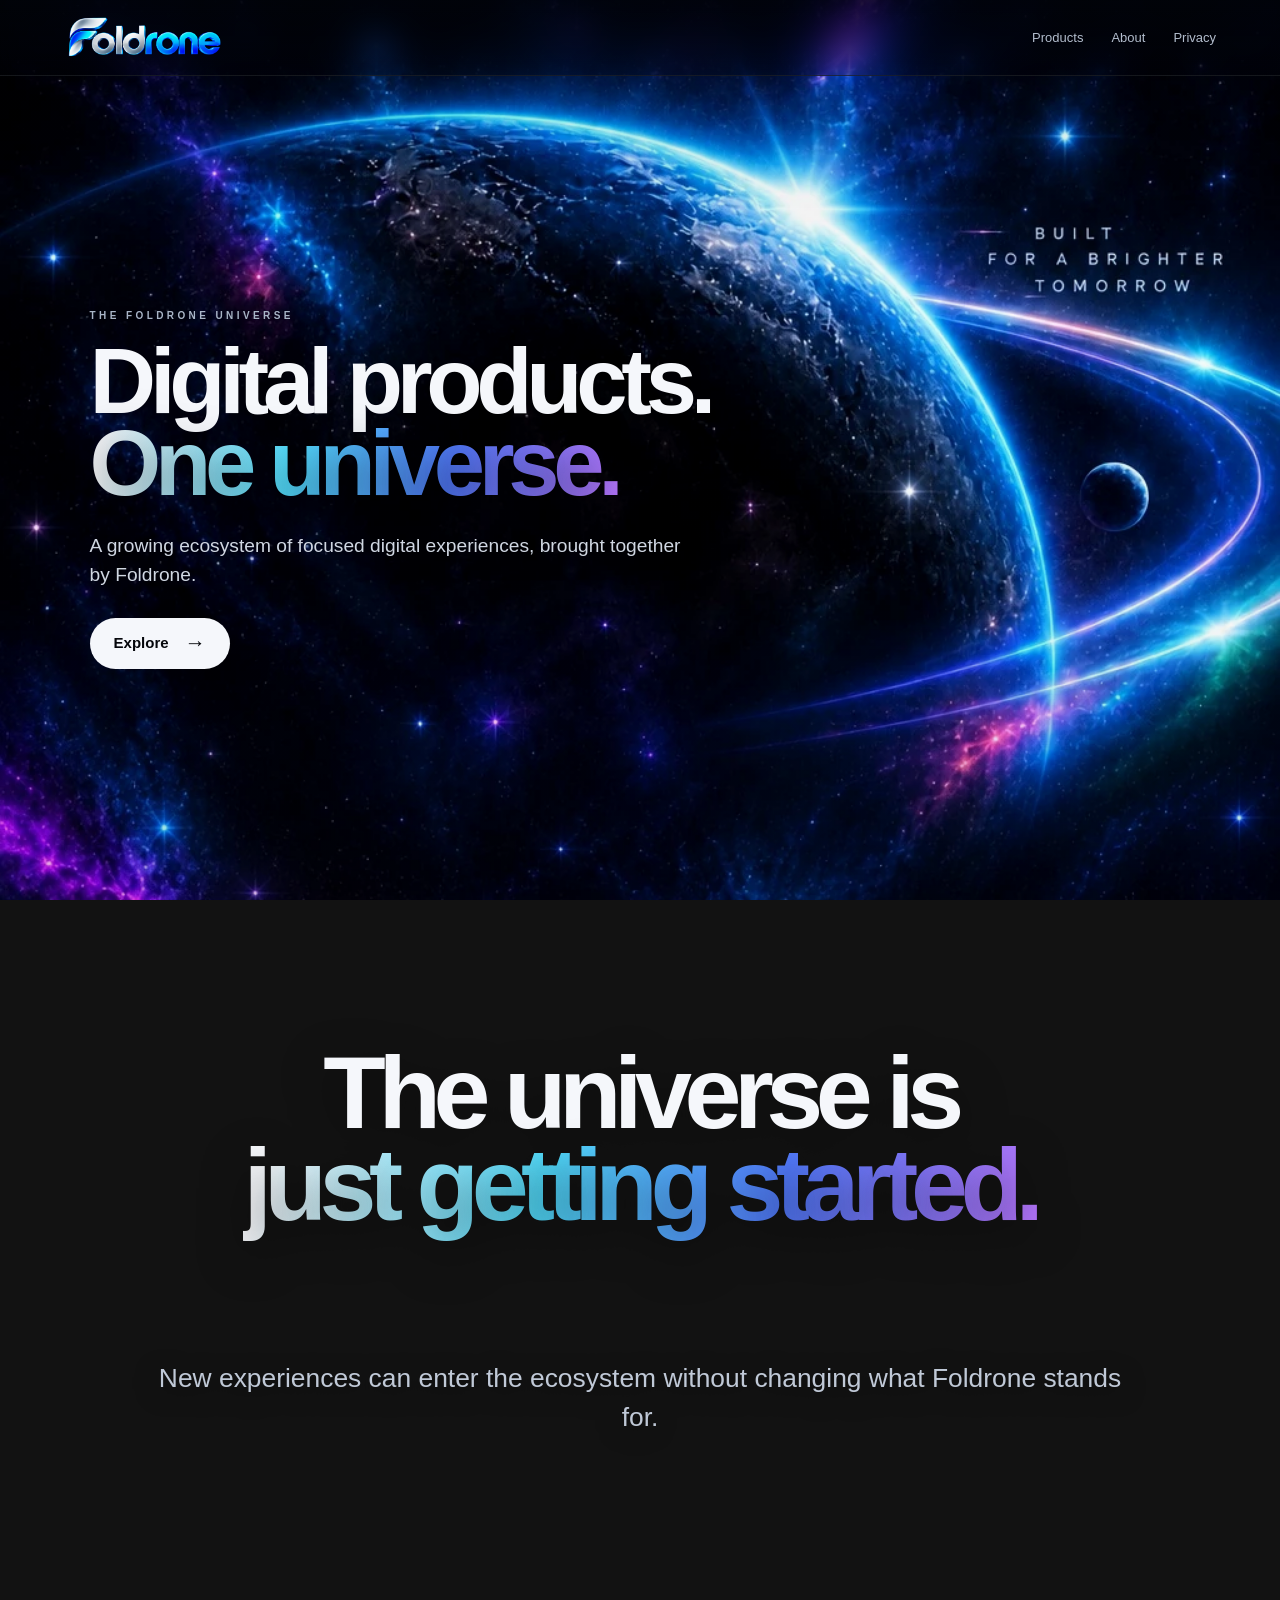
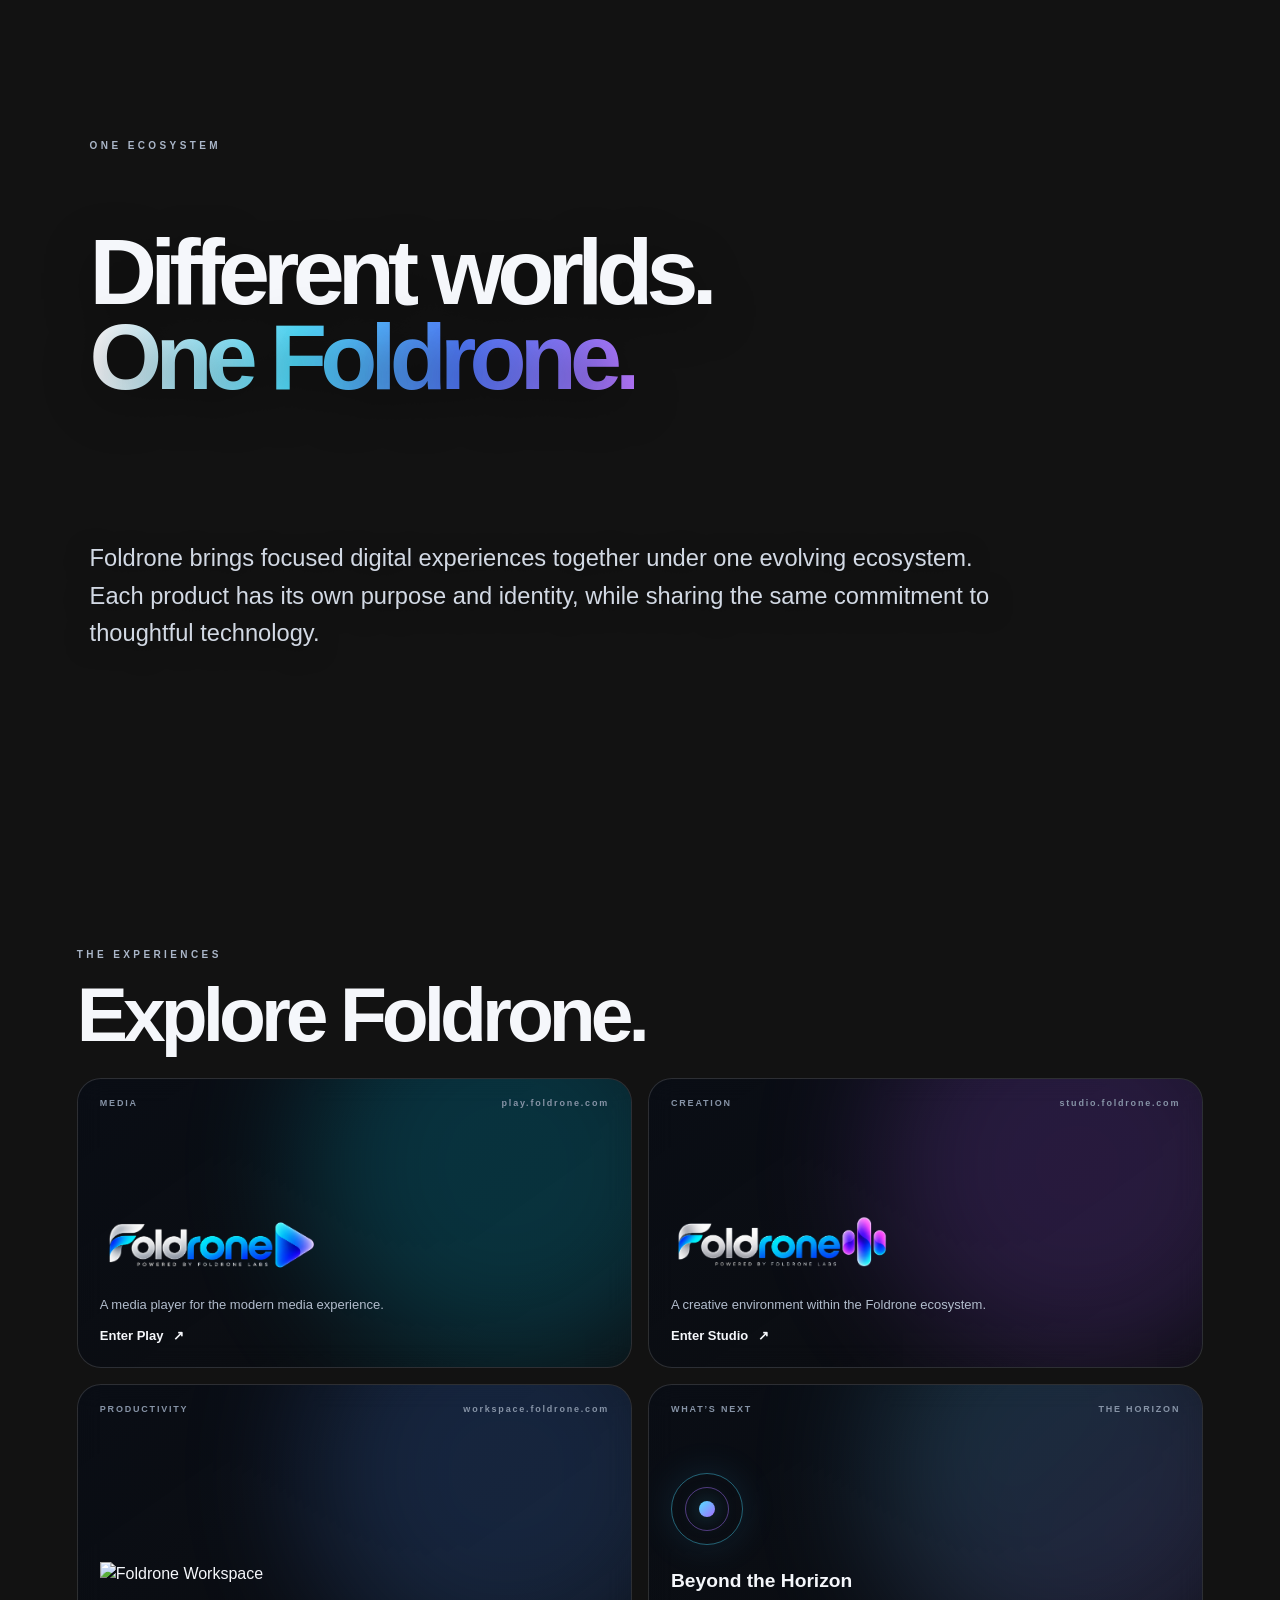
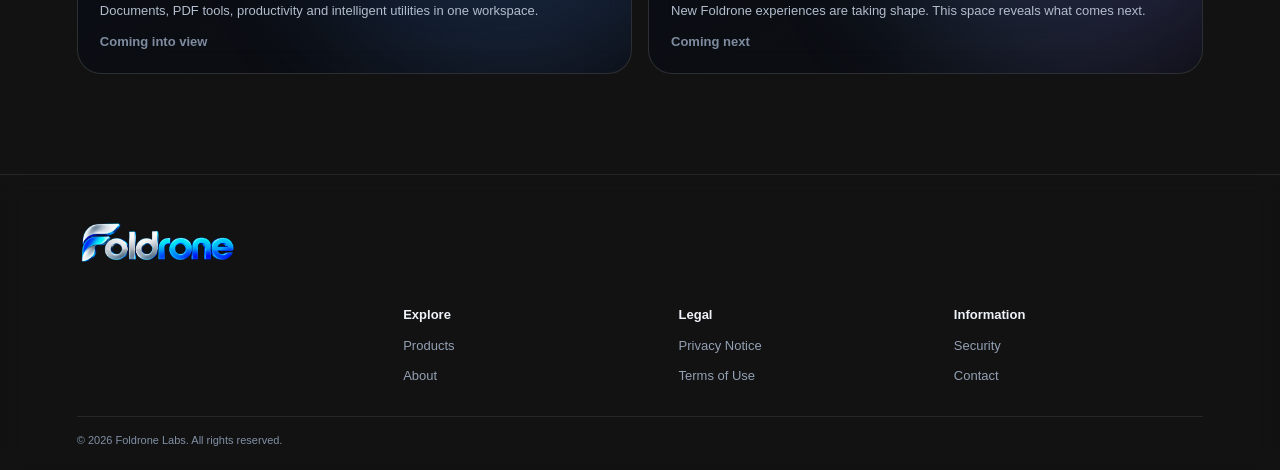
==== commit 23abb5a4: "Add files via upload" ====
--- a/index.html
+++ b/index.html
@@ -7,6 +7,7 @@
 <meta name="color-scheme" content="dark">
 <meta name="description" content="Foldrone. Digital products. One universe.">
 <link rel="icon" href="/assets/foldrone-wordmark.webp">
+<link rel="preload" as="image" href="/assets/foldrone-universe-bg.webp" fetchpriority="high">
 <link rel="manifest" href="/manifest.webmanifest">
 <link rel="stylesheet" href="/styles.css">
 <title>Foldrone | The Foldrone Universe</title>
@@ -45,7 +46,6 @@
 
   <section class="universe-story story-start" aria-labelledby="story-start-title">
     <div class="story-inner">
-      <p class="story-kicker">FOLDRONE UNIVERSE</p>
       <h2 id="story-start-title">The universe is<br><span>just getting started.</span></h2>
       <div class="story-start-message">
         <p>New experiences can enter the ecosystem without changing what Foldrone stands for.</p>
@@ -57,13 +57,7 @@
     <div class="story-inner">
       <p class="story-kicker">ONE ECOSYSTEM</p>
       <h2 id="story-ecosystem-title">Different worlds.<br><span>One Foldrone.</span></h2>
-      <div class="ecosystem-copy">
-        <span class="copy-line" aria-hidden="true"></span>
-        <div>
-          <div class="ecosystem-copy-label">THE FOLDRONE WAY <span>01 / 04</span></div>
-          <p>Foldrone brings focused digital experiences together under one evolving ecosystem. Each product has its own purpose and identity, while sharing the same commitment to thoughtful technology.</p>
-        </div>
-      </div>
+      <div class="ecosystem-copy"><p>Foldrone brings focused digital experiences together under one evolving ecosystem. Each product has its own purpose and identity, while sharing the same commitment to thoughtful technology.</p></div>
     </div>
   </section>
 
@@ -85,15 +79,15 @@
         </a>
         <article class="product-card workspace">
           <div class="card-meta"><span>PRODUCTIVITY</span><span>workspace.foldrone.com</span></div>
-          <div class="symbol">▦</div><h3>Workspace</h3>
+          <img src="/assets/foldrone-workspace-logo.webp" alt="Foldrone Workspace" class="product-logo workspace-logo" draggable="false">
           <p>Documents, PDF tools, productivity and intelligent utilities in one workspace.</p>
-          <span class="card-action muted">In development</span>
+          <span class="card-action muted">Coming into view</span>
         </article>
         <article class="product-card horizon">
-          <div class="card-meta"><span>COMING NEXT</span><span>THE HORIZON</span></div>
+          <div class="card-meta"><span>WHAT’S NEXT</span><span>THE HORIZON</span></div>
           <div class="horizon-mark" aria-hidden="true"><span></span></div>
-          <h3>On the Horizon</h3>
-          <p>New Foldrone experiences are taking shape. This space will reveal what comes next.</p>
+          <h3>Beyond the Horizon</h3>
+          <p>New Foldrone experiences are taking shape. This space reveals what comes next.</p>
           <span class="card-action muted">Coming next</span>
         </article>
       </div>
--- a/styles.css
+++ b/styles.css
@@ -1,14 +1,14 @@
 :root{--ink:#f5f7fb;--muted:#aeb9ca;--line:rgba(255,255,255,.12);--cyan:#48ddff;--violet:#a878ff;--space:#02040a}
 *{box-sizing:border-box}
-html{scroll-behavior:smooth;background:var(--space)}
-body{margin:0;min-width:280px;background:var(--space);color:var(--ink);font-family:-apple-system,BlinkMacSystemFont,"Segoe UI",Inter,Roboto,Arial,sans-serif;line-height:1.5;overflow-x:hidden}
+html{scroll-behavior:smooth;background:transparent}
+body{margin:0;min-width:280px;background:transparent;color:var(--ink);font-family:-apple-system,BlinkMacSystemFont,"Segoe UI",Inter,Roboto,Arial,sans-serif;line-height:1.5;overflow-x:hidden}
 a{color:inherit;text-decoration:none}button{font:inherit}img{display:block;max-width:100%;-webkit-user-drag:none;user-select:none;-webkit-touch-callout:none}
 .skip{position:fixed;left:12px;top:10px;z-index:100;padding:8px 12px;border-radius:8px;background:#fff;color:#000;transform:translateY(-160%)}.skip:focus{transform:none}
 
 /* One universe, always present. No black section backgrounds. */
-.universe-bg{position:fixed;inset:0;z-index:-30;background-image:url('/assets/foldrone-universe-bg.webp');background-repeat:no-repeat;background-position:center center;background-size:cover;background-color:#02040a}
-.universe-vignette{position:fixed;inset:0;z-index:-20;pointer-events:none;background:linear-gradient(180deg,rgba(0,2,8,.20),rgba(0,2,8,.04) 28%,rgba(0,2,8,.08) 62%,rgba(0,2,8,.28) 100%)}
-.home-page main,.home-page footer{position:relative;z-index:1}
+.universe-bg{position:fixed;inset:0;z-index:0;background-image:url('/assets/foldrone-universe-bg.webp');background-repeat:no-repeat;background-position:center 42%;background-size:cover;background-color:#02040a;transform:translateZ(0);will-change:transform}
+.universe-vignette{position:fixed;inset:0;z-index:1;pointer-events:none;background:linear-gradient(180deg,rgba(0,2,8,.10),rgba(0,2,8,.015) 35%,rgba(0,2,8,.035) 70%,rgba(0,2,8,.12) 100%)}
+.home-page main,.home-page footer,.legal-page{position:relative;z-index:2}
 
 .header{position:fixed;z-index:80;top:0;left:0;right:0;height:76px;padding:0 clamp(18px,5vw,76px);display:flex;align-items:center;justify-content:space-between;background:linear-gradient(180deg,rgba(1,4,10,.76),rgba(1,4,10,.22));backdrop-filter:blur(16px);-webkit-backdrop-filter:blur(16px);border-bottom:1px solid rgba(255,255,255,.08)}
 .brand img{width:clamp(122px,13vw,160px)}
@@ -30,14 +30,13 @@
 
 .story-ecosystem{min-height:clamp(650px,86svh,930px);padding-top:clamp(100px,12vw,175px);padding-bottom:clamp(110px,13vw,190px)}.story-ecosystem .story-kicker{margin-bottom:clamp(48px,6vw,80px)}
 .story-ecosystem h2{margin:0;font-size:clamp(3.2rem,7.3vw,7.4rem);line-height:.91;letter-spacing:-.073em;font-weight:790;text-shadow:0 14px 50px rgba(0,0,0,.42)}
-.ecosystem-copy{margin-top:clamp(90px,11vw,155px);max-width:980px;display:grid;grid-template-columns:4px minmax(0,1fr);gap:22px;align-items:start}.copy-line{width:4px;min-height:150px;border-radius:99px;background:linear-gradient(180deg,#48ddff,#a878ff);box-shadow:0 0 25px rgba(72,221,255,.18)}
-.ecosystem-copy-label{margin-bottom:18px;color:#8795a9;font-size:9px;letter-spacing:.25em;font-weight:800}.ecosystem-copy-label span{margin-left:12px;color:var(--cyan)}.ecosystem-copy p{margin:0;max-width:860px;color:#c0c9d7;font-size:clamp(1.05rem,2vw,1.48rem);line-height:1.58;text-shadow:0 5px 24px rgba(0,0,0,.5)}
+.ecosystem-copy{margin-top:clamp(90px,11vw,155px);max-width:980px}.ecosystem-copy p{margin:0;max-width:900px;color:#d2d9e4;font-size:clamp(1.05rem,2vw,1.48rem);line-height:1.58;text-shadow:0 5px 24px rgba(0,0,0,.52)}
 
-.products{position:relative;padding:clamp(85px,10vw,130px) clamp(18px,6vw,100px) 100px;background:rgba(2,4,10,.08)}.products-inner{max-width:1160px;margin:auto}.section-head{margin-bottom:28px}.section-head .story-kicker{margin-bottom:16px}.section-head h2{margin:0;font-size:clamp(2.7rem,6vw,5.6rem);line-height:.94;letter-spacing:-.065em}
-.product-grid{display:grid;grid-template-columns:repeat(2,minmax(0,1fr));gap:16px}.product-card{position:relative;min-height:290px;padding:22px;border:1px solid rgba(255,255,255,.14);border-radius:24px;overflow:hidden;background:linear-gradient(145deg,rgba(5,11,23,.62),rgba(3,7,15,.38));backdrop-filter:blur(13px);-webkit-backdrop-filter:blur(13px);display:flex;flex-direction:column;justify-content:flex-end;isolation:isolate;transition:transform .3s ease,border-color .3s ease,background .3s ease}.product-card:hover{transform:translateY(-4px);border-color:rgba(102,215,255,.34);background:linear-gradient(145deg,rgba(6,16,31,.72),rgba(3,7,15,.46))}.product-card:before{content:"";position:absolute;right:-15%;top:-42%;width:75%;aspect-ratio:1;border-radius:50%;filter:blur(65px);opacity:.18;z-index:-1}.play:before{background:#00d7ff}.studio:before{background:#a957ff}.workspace:before{background:#4d8fff}.horizon:before{background:linear-gradient(135deg,#45ddff,#a66cff)}
+.products{position:relative;padding:clamp(85px,10vw,130px) clamp(18px,6vw,100px) 100px;background:transparent}.products-inner{max-width:1160px;margin:auto}.section-head{margin-bottom:28px}.section-head .story-kicker{margin-bottom:16px}.section-head h2{margin:0;font-size:clamp(2.7rem,6vw,5.6rem);line-height:.94;letter-spacing:-.065em}
+.product-grid{display:grid;grid-template-columns:repeat(2,minmax(0,1fr));gap:16px}.product-card{position:relative;min-height:290px;padding:22px;border:1px solid rgba(255,255,255,.14);border-radius:24px;overflow:hidden;background:linear-gradient(145deg,rgba(5,11,23,.62),rgba(3,7,15,.38));backdrop-filter:blur(13px);-webkit-backdrop-filter:blur(13px);display:flex;flex-direction:column;justify-content:flex-end;isolation:isolate;transition:transform .3s ease,border-color .3s ease,background .3s ease}.product-card:hover{transform:translateY(-4px);border-color:rgba(102,215,255,.34);background:linear-gradient(145deg,rgba(6,16,31,.72),rgba(3,7,15,.46))}.product-card:before{content:"";position:absolute;right:-15%;top:-42%;width:75%;aspect-ratio:1;border-radius:50%;filter:blur(65px);opacity:.18;z-index:-1}.play:before{background:#00d7ff}.studio:before{background:#a957ff}.workspace:before{background:#4d8fff}.workspace-logo{width:min(92%,430px);max-height:92px;object-position:left center}.horizon:before{background:linear-gradient(135deg,#45ddff,#a66cff)}
 .card-meta{position:absolute;top:18px;left:22px;right:22px;display:flex;justify-content:space-between;gap:12px;color:#8794a7;font-size:9px;letter-spacing:.20em;font-weight:800;white-space:nowrap}.product-logo{width:min(88%,390px);max-height:74px;object-fit:contain;object-position:left center;margin:0 0 15px}.product-card p{margin:0 0 11px;color:#b2bdcd;font-size:13px;max-width:540px}.card-action{font-size:13px;font-weight:800}.card-action b{margin-left:6px}.muted{color:#7f8ca0}.symbol{font-size:5.2rem;line-height:.75;margin:0 0 18px;color:transparent;-webkit-text-stroke:1px rgba(76,161,255,.5)}.product-card h3{margin:0 0 5px;font-size:1.2rem}.horizon-mark{width:72px;height:72px;margin:0 0 22px;border:1px solid rgba(73,220,255,.42);border-radius:50%;position:relative;box-shadow:0 0 38px rgba(62,190,255,.12)}.horizon-mark:before,.horizon-mark:after{content:"";position:absolute;border:1px solid rgba(169,111,255,.45);border-radius:50%}.horizon-mark:before{inset:13px}.horizon-mark:after{inset:27px;background:linear-gradient(135deg,#52e0ff,#a56dff);border:0;box-shadow:0 0 22px rgba(83,220,255,.35)}
 
-.footer{position:relative;padding:40px clamp(20px,6vw,100px) 22px;background:rgba(2,4,10,.20);border-top:1px solid rgba(255,255,255,.09);backdrop-filter:blur(10px);-webkit-backdrop-filter:blur(10px)}.footer-brand img{width:clamp(122px,13vw,160px)}.footer-columns{max-width:800px;margin:34px 0 30px auto;display:grid;grid-template-columns:repeat(3,1fr);gap:26px}.footer-columns div{display:flex;flex-direction:column;gap:11px}.footer-columns strong{font-size:13px;color:#eef3fa}.footer-columns a{font-size:13px;color:#93a0b4}.footer-columns a:hover{color:#fff}.footer-bottom{border-top:1px solid rgba(255,255,255,.09);padding-top:15px;color:#8190a5;font-size:11px}.footer-bottom a{color:inherit}.footer-bottom a:hover{color:#fff}
+.footer{position:relative;padding:40px clamp(20px,6vw,100px) 22px;background:transparent;border-top:1px solid rgba(255,255,255,.09);backdrop-filter:blur(10px);-webkit-backdrop-filter:blur(10px)}.footer-brand img{width:clamp(122px,13vw,160px)}.footer-columns{max-width:800px;margin:34px 0 30px auto;display:grid;grid-template-columns:repeat(3,1fr);gap:26px}.footer-columns div{display:flex;flex-direction:column;gap:11px}.footer-columns strong{font-size:13px;color:#eef3fa}.footer-columns a{font-size:13px;color:#93a0b4}.footer-columns a:hover{color:#fff}.footer-bottom{border-top:1px solid rgba(255,255,255,.09);padding-top:15px;color:#8190a5;font-size:11px}.footer-bottom a{color:inherit}.footer-bottom a:hover{color:#fff}
 
 /* Space controls: back/home is top-right on internal pages; spacecraft appears only at page bottom. */
 .space-control{position:fixed;z-index:100;width:46px;height:46px;border-radius:50%;border:1px solid rgba(160,213,255,.34);background:rgba(3,8,17,.58);backdrop-filter:blur(14px);-webkit-backdrop-filter:blur(14px);display:grid;place-items:center;color:#e8f7ff;box-shadow:0 10px 30px rgba(0,0,0,.38),0 0 20px rgba(39,170,255,.10);cursor:pointer}.space-control svg{width:25px;height:25px;fill:none;stroke:currentColor;stroke-width:1.6;stroke-linecap:round;stroke-linejoin:round}.top-control{right:16px;bottom:18px;opacity:0;pointer-events:none;transform:translateY(10px);transition:opacity .25s,transform .25s}.top-control.visible{opacity:1;pointer-events:auto;transform:none}.space-control:hover{background:rgba(12,27,46,.86)}
@@ -45,22 +44,26 @@
 .home-page .internal-back{display:none}
 
 /* Internal pages keep the same universe visible instead of switching to black. */
-.legal-page{min-height:100svh;display:flex;flex-direction:column;background:transparent}.legal-main{width:min(920px,100%);margin:auto;padding:150px 28px 110px;flex:1}.legal-kicker{margin:0 0 22px;color:#aab6c8;font-size:10px;letter-spacing:.3em;font-weight:800}.legal-main h1{margin:0 0 30px;font-size:clamp(3.2rem,8vw,6.8rem);line-height:.9;letter-spacing:-.065em;text-shadow:0 14px 50px rgba(0,0,0,.45)}.legal-main h2{margin:42px 0 15px;font-size:clamp(1.35rem,3vw,2rem);letter-spacing:-.03em}.legal-main p{margin:0 0 20px;color:#c0c9d7;font-size:clamp(1rem,1.7vw,1.18rem);max-width:820px;text-shadow:0 5px 24px rgba(0,0,0,.55)}.legal-main a{color:#42dcff}.legal-footer{background:rgba(2,4,10,.20)}
+.legal-page{min-height:100svh;display:flex;flex-direction:column;background:transparent}.legal-main{width:min(920px,100%);margin:auto;padding:150px 28px 110px;flex:1}.legal-kicker{margin:0 0 22px;color:#aab6c8;font-size:10px;letter-spacing:.3em;font-weight:800}.legal-main h1{margin:0 0 30px;font-size:clamp(3.2rem,8vw,6.8rem);line-height:.9;letter-spacing:-.065em;text-shadow:0 14px 50px rgba(0,0,0,.45)}.legal-main h2{margin:42px 0 15px;font-size:clamp(1.35rem,3vw,2rem);letter-spacing:-.03em}.legal-main p{margin:0 0 20px;color:#c0c9d7;font-size:clamp(1rem,1.7vw,1.18rem);max-width:820px;text-shadow:0 5px 24px rgba(0,0,0,.55)}.legal-main a{color:#42dcff}.legal-footer{background:transparent}
 
 /* Contact: simple, spacious, mobile-first. */
 .contact-main{width:min(1120px,100%);margin:0 auto;min-height:100svh;padding:150px clamp(20px,6vw,72px) 90px;display:flex;align-items:center}.contact-shell{width:100%;display:grid;grid-template-columns:minmax(0,1.05fr) minmax(300px,.95fr);align-items:center;gap:clamp(42px,7vw,100px)}.contact-intro .legal-kicker{margin-bottom:18px}.contact-intro h1{margin:0;font-size:clamp(3.7rem,7.5vw,7.2rem);line-height:.88;letter-spacing:-.07em;text-shadow:0 14px 50px rgba(0,0,0,.45)}.contact-intro h1 span{background:linear-gradient(100deg,#f5f7fb,#48dcff 42%,#9b70ff 88%);-webkit-background-clip:text;background-clip:text;color:transparent}.contact-lead{max-width:590px;margin:28px 0 0;color:#c0c9d7;font-size:clamp(1rem,1.8vw,1.25rem);line-height:1.55;text-shadow:0 5px 24px rgba(0,0,0,.55)}.contact-links{display:grid;gap:14px}.contact-card{min-height:148px;padding:24px;border-radius:22px;background:linear-gradient(145deg,rgba(6,15,29,.62),rgba(3,7,15,.38));border:1px solid rgba(255,255,255,.13);box-shadow:inset 0 1px rgba(255,255,255,.06),0 20px 55px rgba(0,0,0,.26);backdrop-filter:blur(12px);-webkit-backdrop-filter:blur(12px);position:relative}.contact-index{position:absolute;top:20px;right:22px;color:#718096;font-size:9px;letter-spacing:.2em;font-weight:800}.contact-card-label{display:block;color:#8492a6;font-size:9px;letter-spacing:.24em;font-weight:800;margin-bottom:8px}.contact-card strong{font-size:clamp(1rem,2vw,1.28rem);font-weight:700;color:#f4f7fb;word-break:break-word}.contact-arrow{position:absolute;right:23px;bottom:20px;color:#45dfff;font-size:18px}
 
+
+@media (min-width:901px){
+ .universe-bg{background-size:100% auto;background-position:center top}
+}
 @media (max-width:900px){
  .desktop-nav{display:none}.menu-button{display:block}.mobile-menu.open{display:block;position:absolute;left:0;right:0;top:calc(100% + 1px);padding:14px 16px 18px;border:1px solid rgba(255,255,255,.13);border-radius:0 0 20px 20px;background:rgba(4,8,16,.82);backdrop-filter:blur(20px);-webkit-backdrop-filter:blur(20px);box-shadow:0 24px 60px rgba(0,0,0,.48)}.mobile-menu>a,.mobile-menu-label{display:block;padding:12px 18px;color:#b7c0cf;font-size:16px}.mobile-menu-label{width:100%;border:0;background:transparent;text-align:left;color:#f0f4fa;padding-top:7px;cursor:pointer}.mobile-menu-label span{display:inline-block;width:12px;transition:transform .22s ease}.mobile-products.expanded .mobile-menu-label span{transform:rotate(90deg)}.mobile-product-grid{display:grid;grid-template-columns:repeat(2,minmax(0,1fr));gap:0 8px;max-height:0;overflow:hidden;opacity:0;padding:0 8px 0 28px;transition:max-height .28s ease,opacity .2s ease,padding .28s ease}.mobile-products.expanded .mobile-product-grid{max-height:180px;opacity:1;padding-bottom:10px}.mobile-product-grid a{padding:8px 6px;color:#aeb8c8;font-size:14px}.mobile-menu a:hover,.mobile-product-grid a:hover{color:#fff}
  .hero{padding:100px 24px 70px;align-items:flex-end}.hero-copy{width:min(680px,92vw);margin:0}.product-grid{grid-template-columns:repeat(2,minmax(0,1fr))}.contact-shell{grid-template-columns:1fr;gap:40px}.contact-intro h1{max-width:720px}
 }
 @media (max-width:620px){
- .header{height:64px;padding:0 17px}.brand img{width:121px}.universe-bg{background-position:center center}.universe-vignette{background:linear-gradient(180deg,rgba(0,2,8,.18),rgba(0,2,8,.02) 35%,rgba(0,2,8,.14) 72%,rgba(0,2,8,.25) 100%)}
+ .header{height:64px;padding:0 17px}.brand img{width:121px}.universe-bg{background-position:center 38%;background-size:cover}.universe-vignette{background:linear-gradient(180deg,rgba(0,2,8,.08),rgba(0,2,8,.01) 35%,rgba(0,2,8,.025) 72%,rgba(0,2,8,.08) 100%)}
  .hero{min-height:88svh;padding:82px 18px 52px}.hero-copy{width:100%}.kicker{font-size:8px;letter-spacing:.28em;margin-bottom:13px}.hero h1{font-size:clamp(3rem,14vw,4.75rem);line-height:.89}.lead{font-size:.98rem;margin-top:18px;max-width:360px}.hero-button{margin-top:22px;padding:13px 21px}
- .story-start{min-height:640px;padding:82px 18px 94px}.story-start .story-kicker{margin-bottom:48px}.story-start h2{font-size:clamp(3rem,13.8vw,4.85rem);line-height:.91}.story-start-message{margin-top:100px}.story-start-message p{font-size:1.03rem;line-height:1.52;max-width:350px;margin:auto}
- .story-ecosystem{min-height:760px;padding:84px 18px 98px}.story-ecosystem .story-kicker{margin-bottom:44px;font-size:.69rem}.story-ecosystem h2{font-size:clamp(3rem,13.5vw,4.8rem);line-height:.92}.ecosystem-copy{margin-top:88px;grid-template-columns:4px minmax(0,1fr);gap:14px}.ecosystem-copy-label{font-size:8px;margin-bottom:14px}.ecosystem-copy p{font-size:1rem;line-height:1.56}
- .products{padding:66px 15px 76px;background:rgba(2,4,10,.08)}.section-head{margin-bottom:24px}.section-head h2{font-size:2.9rem}.product-grid{grid-template-columns:1fr;gap:12px}.product-card{min-height:260px;padding:21px;border-radius:21px}.card-meta{left:21px;right:21px}.product-logo{max-width:84%;max-height:64px}.horizon-mark{width:64px;height:64px}
- .footer{padding:34px 20px 20px;background:rgba(2,4,10,.18)}.footer-columns{margin:30px 0;grid-template-columns:repeat(2,1fr);gap:28px}.footer-bottom{font-size:10px}
+ .story-start{min-height:640px;padding:82px 18px 94px}.story-start h2{font-size:clamp(3rem,13.8vw,4.85rem);line-height:.91}.story-start-message{margin-top:100px}.story-start-message p{font-size:1.03rem;line-height:1.52;max-width:350px;margin:auto}
+ .story-ecosystem{min-height:760px;padding:84px 18px 98px}.story-ecosystem .story-kicker{margin-bottom:44px;font-size:.69rem}.story-ecosystem h2{font-size:clamp(3rem,13.5vw,4.8rem);line-height:.92}.ecosystem-copy{margin-top:88px}.ecosystem-copy p{font-size:1rem;line-height:1.56}
+ .products{padding:66px 15px 76px;background:transparent}.section-head{margin-bottom:24px}.section-head h2{font-size:2.9rem}.product-grid{grid-template-columns:1fr;gap:12px}.product-card{min-height:260px;padding:21px;border-radius:21px}.card-meta{left:21px;right:21px}.product-logo{max-width:84%;max-height:64px}.horizon-mark{width:64px;height:64px}
+ .footer{padding:34px 20px 20px;background:transparent}.footer-columns{margin:30px 0;grid-template-columns:repeat(2,1fr);gap:28px}.footer-bottom{font-size:10px}
  .internal-back{top:10px;right:67px;width:42px;height:42px}.top-control{right:13px;bottom:17px}.space-control{width:44px;height:44px}
  .legal-main{padding:124px 20px 90px}.legal-main h1{font-size:clamp(3.15rem,14vw,5.2rem)}.legal-main p{font-size:1rem}.contact-main{padding:118px 18px 72px;align-items:flex-start}.contact-shell{display:block}.contact-intro h1{font-size:clamp(3.2rem,15vw,5.1rem);line-height:.9}.contact-lead{margin-top:22px;font-size:1rem}.contact-links{margin-top:38px;gap:12px}.contact-card{min-height:132px;padding:22px;border-radius:20px}
 }
